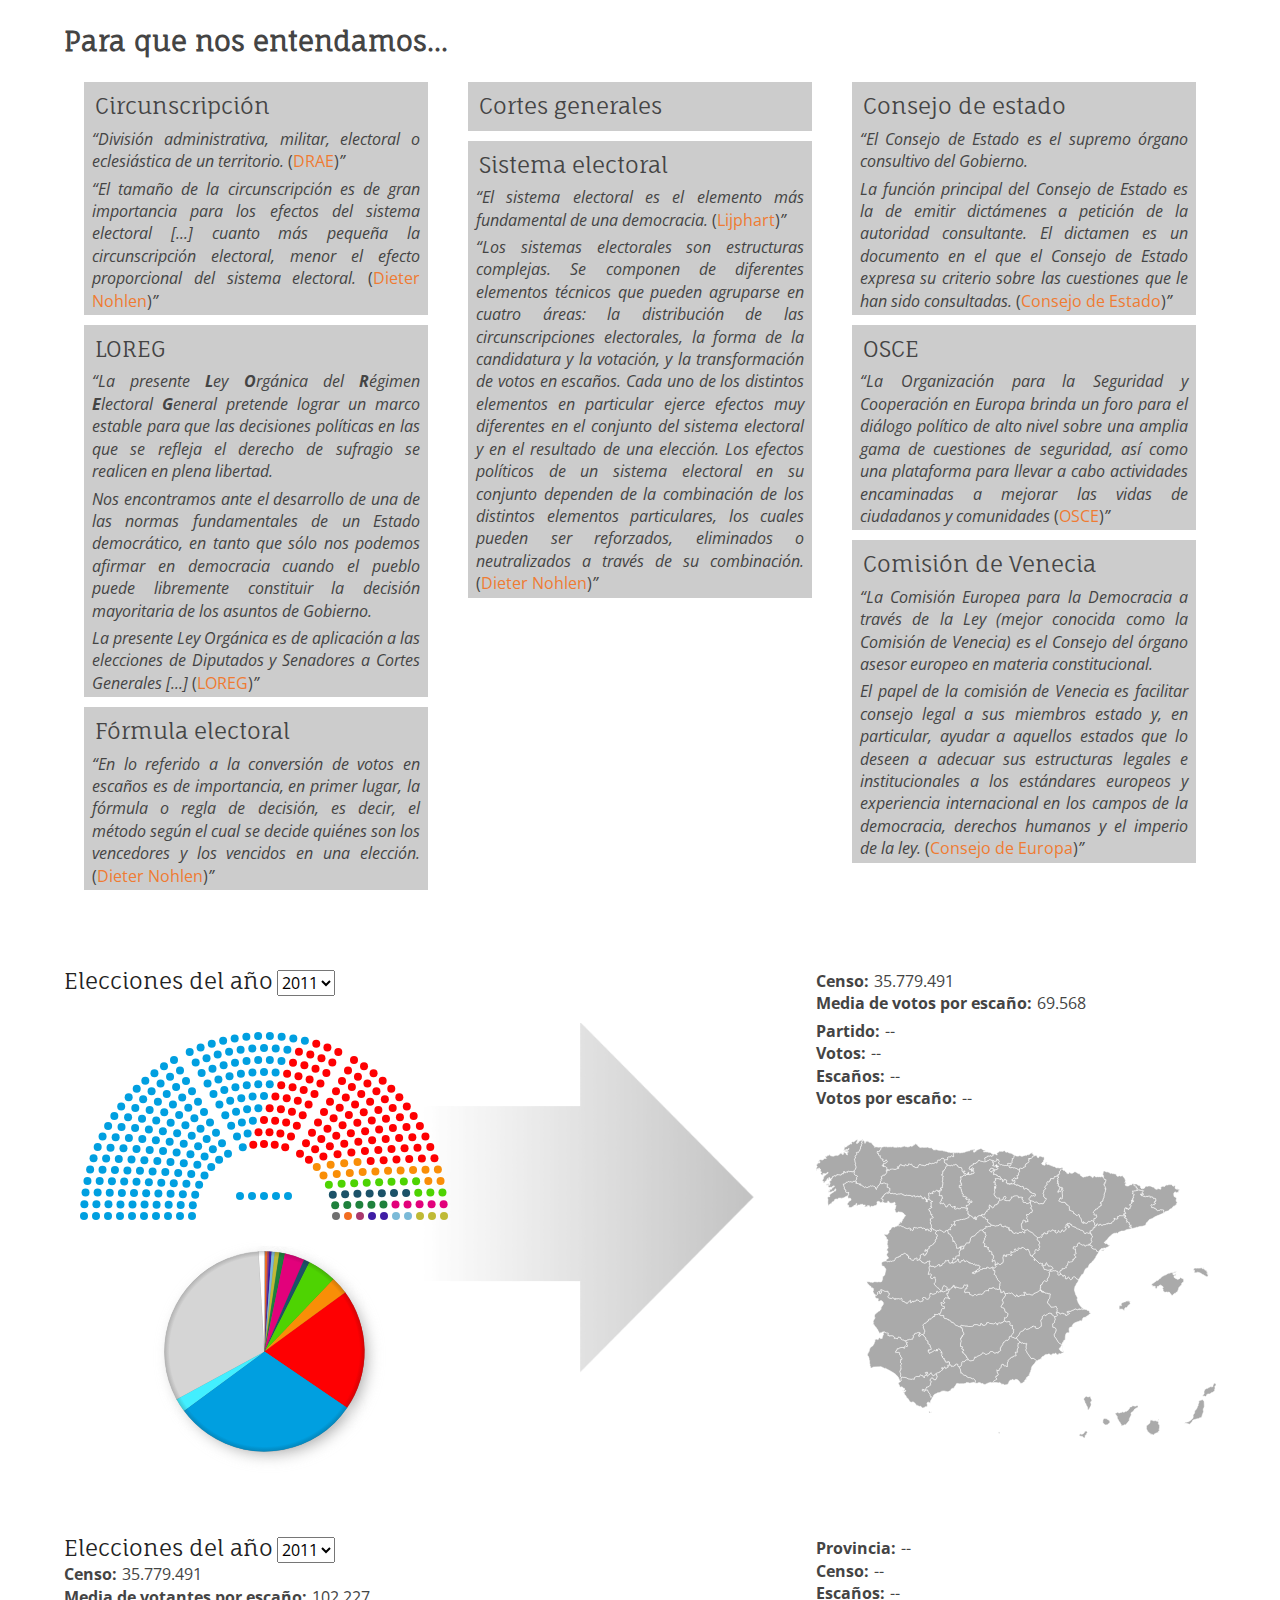
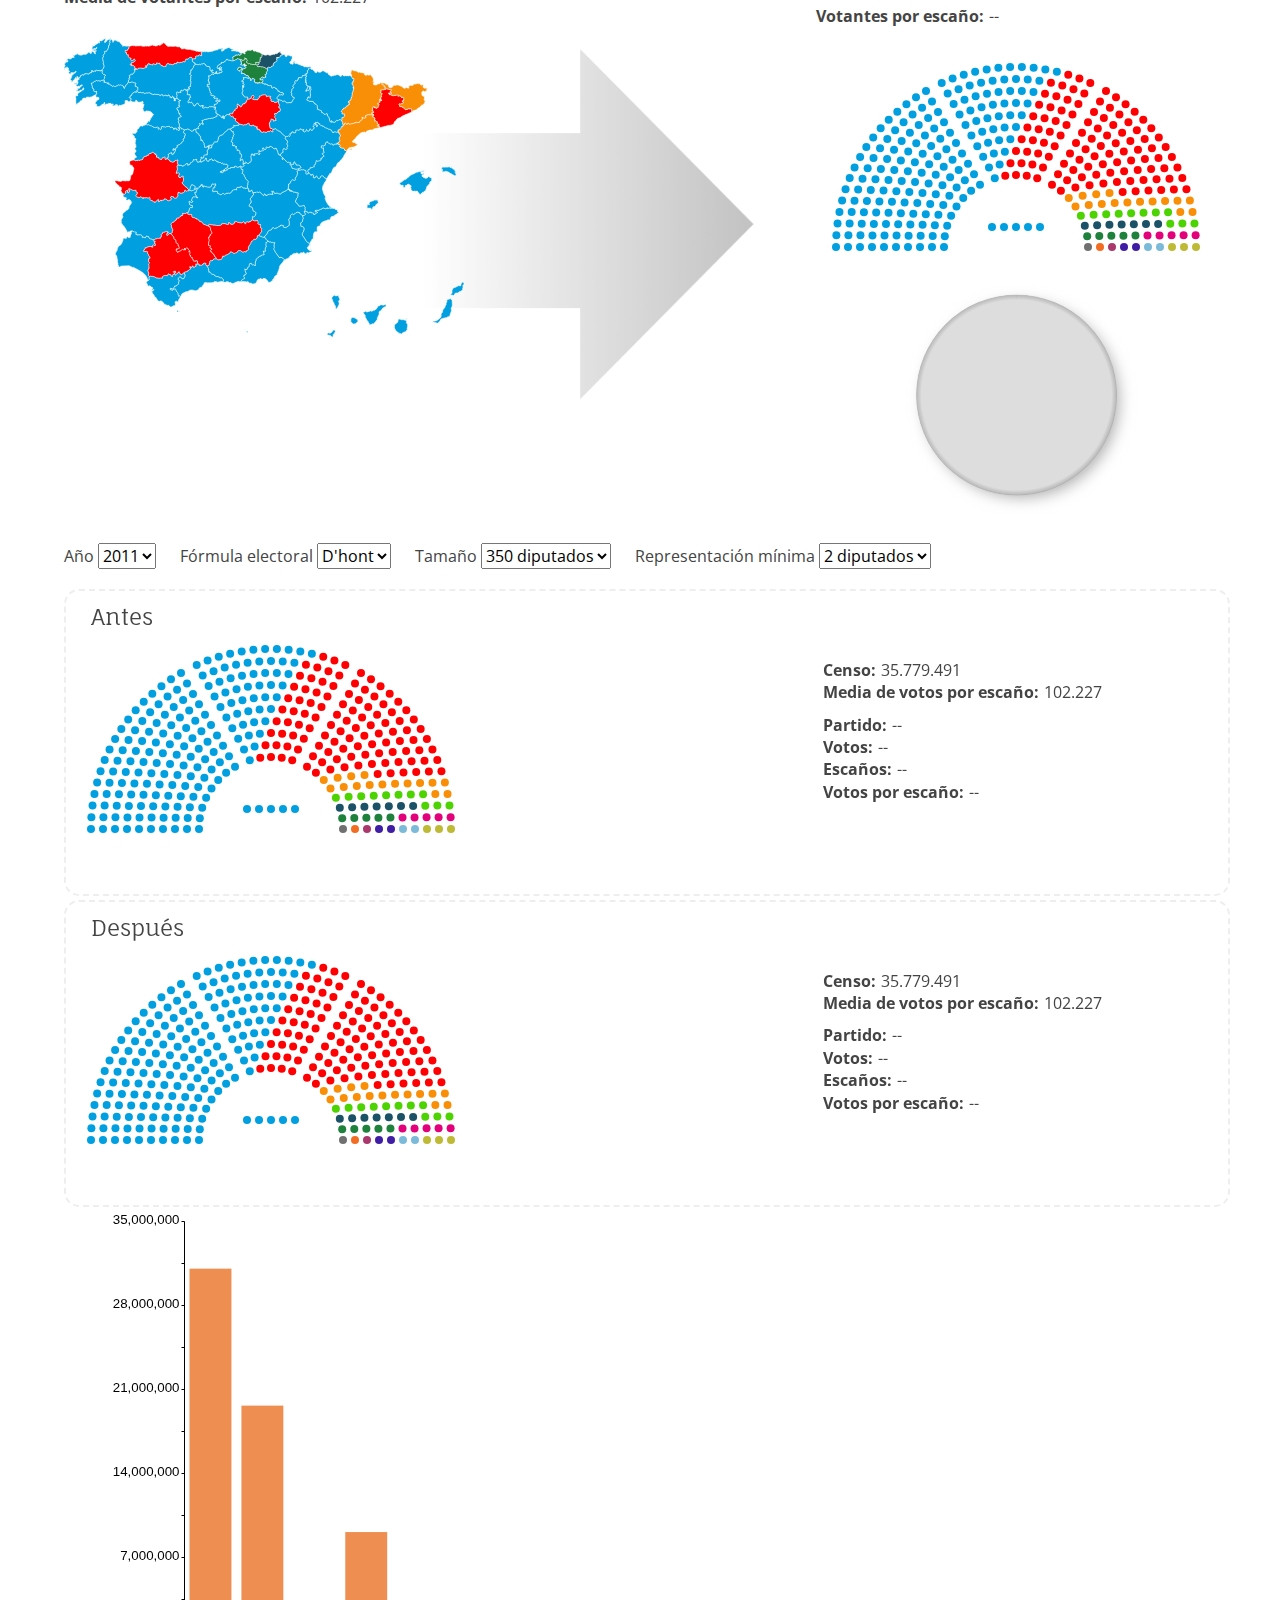
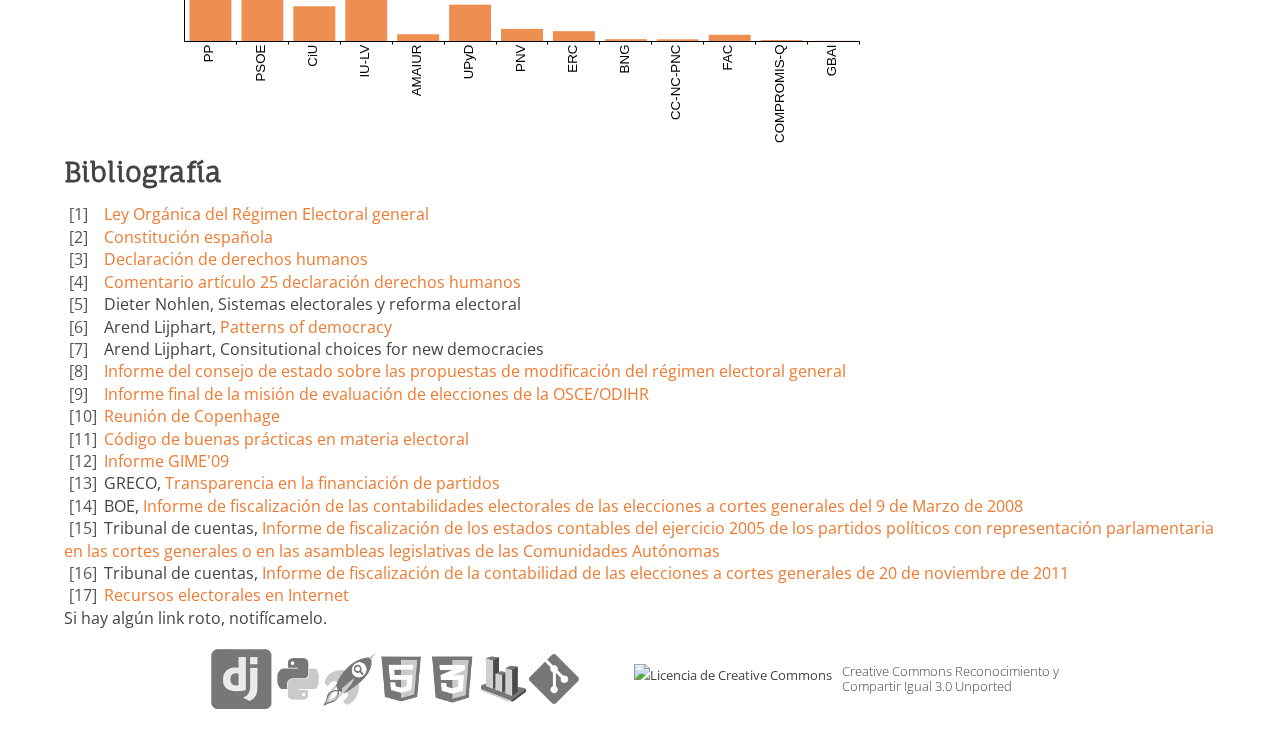
==== index.html @ 12ca4803 "Definitions and bibliography done" ====
<!DOCTYPE html>
<html lang="es">
    <head>
        <title>LOREG</title>
        <meta charset="utf-8">
        <!--<link rel="stylesheet" href="css/GGS.css">-->
        <link rel="stylesheet" href="css/normalize.css">
        <link rel="stylesheet" href="css/base.css">
        <link href='http://fonts.googleapis.com/css?family=Open+Sans:400,700,400italic,300' rel='stylesheet' type='text/css'>
        <link href='http://fonts.googleapis.com/css?family=Fauna+One' rel='stylesheet' type='text/css'>
    </head>
    <body>
        <div class="warning hidden">
            <a class="close"><img src="images/aspa.png"></a>
            <p>
                El navegador que estás usando no parece ser lo suficientemente moderno, 
                te recomiendo que instales la última versión de 
                <a href="https://www.mozilla.org/es-ES/firefox/fx/"> Firefox </a>, 
                un navegador libre que te permitirá experimentar la web con su máxima expresión.
            </p>
        </div>
        <div class="wrapper">
            <article id="title">

            </article>

            <article>
                <h2>Para que nos entendamos...</h2>
                <div id="definitions">
                    <div id="column1" class="column">
                        <div id="circunscripcion" class="definition">
                            <h3>Circunscripción</h3>
                            <div class="paragraph">
                                <q>División administrativa, militar, electoral o eclesiástica de un territorio. <a href="http://buscon.rae.es/drae/srv/search?val=circunscripciones">DRAE</a></q>
                                <q>El tamaño de la circunscripción es de gran importancia para los efectos del sistema electoral [...] cuanto más pequeña la circunscripción electoral, menor el efecto proporcional del sistema electoral. <a href="#bnohlen">Dieter Nohlen</a></q>
                            </div>
                        </div>
                        <div id="loreg" class="definition">
                            <h3>LOREG</h3>
                            <div class="paragraph reset">
                                <blockquote>
                                    <p>La presente <b>L</b>ey <b>O</b>rgánica del <b>R</b>égimen <b>E</b>lectoral <b>G</b>eneral pretende lograr un marco estable para que las decisiones políticas en las que se refleja el derecho de sufragio se realicen en plena libertad.</p>
                                    <p>Nos encontramos ante el desarrollo de una de las normas fundamentales de un Estado democrático, en tanto que sólo nos podemos afirmar en democracia cuando el pueblo puede libremente constituir la decisión mayoritaria de los asuntos de Gobierno.</p>
                                    <p>La presente Ley Orgánica es de aplicación a las elecciones de Diputados y Senadores a Cortes Generales [...] <a href="#bloreg">LOREG</a></p>
                                </blockquote>
                            </div>
                        </div>
                        <div id="felectoral" class="definition reset">
                            <h3>Fórmula electoral</h3>
                            <div class="paragraph">
                                <q>En lo referido a la conversión de votos en escaños es de importancia, en primer lugar, la fórmula o regla de decisión, es decir, el método según el cual se decide quiénes son los vencedores y los vencidos en una elección. <a href="#bnohlen">Dieter Nohlen</a></q>
                            </div>
                        </div>
                    </div>
                    <div id="column2" class="column">
                        <div id="cortes" class="definition">
                            <h3>Cortes generales</h3>
                            <div class="paragraph closed">
                                <blockquote>
                                    <p>Las Cortes Generales representan al pueblo español y están formadas por el Congreso de los Diputados y el Senado.</p>
                                    <p>Las Cortes Generales ejercen la potestad legislativa del Estado, aprueban sus Presupuestos, controlan la acción del Gobierno y tienen las demás competencias que les atribuya la Constitución. <a href="#bconstitucion">Constitución española</a></p>
                                </blockquote>
                            </div>
                        </div>
                        <div id="selectoral" class="definition">
                            <h3>Sistema electoral</h3>
                            <div class="paragraph">
                                <q>El sistema electoral es el elemento más fundamental de una democracia. <a href="#blijphart">Lijphart</a></q>
                                <q>Los sistemas electorales son estructuras complejas. Se componen de diferentes elementos técnicos que pueden agruparse en cuatro áreas: la distribución de las circunscripciones electorales, la forma de la candidatura y la votación, y la transformación de votos en escaños. Cada uno de los distintos elementos en particular ejerce efectos muy diferentes en el conjunto del sistema electoral y en el resultado de una elección. Los efectos políticos de un sistema electoral en su conjunto dependen de la combinación de los distintos elementos particulares, los cuales pueden ser reforzados, eliminados o neutralizados a través de su combinación. <a href="#bnohlen">Dieter Nohlen</a></q>
                            </div>
                        </div>
                    </div>
                    <div id="column3" class="column">
                        <div id="consejo" class="definition">
                            <h3>Consejo de estado</h3>
                            <div class="paragraph">
                                <blockquote>
                                    <p>El Consejo de Estado es el supremo órgano consultivo del Gobierno.</p>
                                    <p>La función principal del Consejo de Estado es la de emitir dictámenes a petición de la autoridad consultante. El dictamen es un documento en el que el Consejo de Estado expresa su criterio sobre las cuestiones que le han sido consultadas. <a href="#bconsejo">Consejo de Estado</a></p>
                                </blockquote>
                            </div>
                        </div>
                        <div id="osce" class="definition">
                            <h3>OSCE</h3>
                            <div class="paragraph">
                                <q>La Organización para la Seguridad y Cooperación en Europa brinda un foro para el diálogo político de alto nivel sobre una amplia gama de cuestiones de seguridad, así como una plataforma para llevar a cabo actividades encaminadas a mejorar las vidas de ciudadanos y comunidades <a href="#bosce">OSCE</a></q>
                            </div>
                        </div>
                        <div id="venecia" class="definition">
                            <h3>Comisión de Venecia</h3>
                            <div class="paragraph">
                                <blockquote>
                                    <p>La Comisión Europea para la Democracia a través de la Ley (mejor conocida como la Comisión de Venecia) es el Consejo del órgano asesor europeo en materia constitucional.</p>
                                    <p>El papel de la comisión de Venecia es facilitar consejo legal a sus miembros estado y, en particular, ayudar a aquellos estados que lo deseen a adecuar sus estructuras legales e institucionales a los estándares europeos y experiencia internacional en los campos de la democracia, derechos humanos y el imperio de la ley. <a href="#bvenecia">Consejo de Europa</a></p>
                                </blockquote>
                            </div>
                        </div>
                    </div>
                </div>
            </article>

            <article id="developmentNation" class="clearfix">
                <div class="left">
                    <div class="text">
                        <h3 class="title">Elecciones del año</h3>
                        <select class="year">
                            <option value="2011">2011</option>
                            <option value="2008">2008</option>
                            <option value="2004">2004</option>
                            <option value="2000">2000</option>
                            <option value="1996">1996</option>
                            <option value="1993">1993</option>
                            <option value="1989">1989</option>
                            <option value="1986">1986</option>
                            <option value="1982">1982</option>
                            <option value="1979">1979</option>
                            <option value="1977">1977</option>
                        </select>
                    </div>
                    <canvas class="congress"></canvas>
                    <canvas class="pie" id="developmentNationPie" width=400 height=250></canvas>
                </div>
                <div class="right">
                    <div class="text">
                        <h4>Censo:<span class="census">--</span></h4>
                        <h4 style="margin-bottom: 5px">Media de votos por escaño:<span class="average">--</span></h4>
                        <h4>Partido:<span class="party">--</span></h4>
                        <h4>Votos:<span class="votes">--</span></h4>
                        <h4>Escaños:<span class="seats">--</span></h4>
                        <h4>Votos por escaño:<span class="votesxseats">--</span></h4>
                    </div>
                    <canvas class="map"></canvas>
                </div>
            </article>

            <article id="developmentProvinces" class="clearfix">
                <div class="left">
                    <div class="text">
                        <h3 class="title">Elecciones del año</h3>
                        <select class="year">
                            <option value="2011">2011</option>
                            <option value="2008">2008</option>
                            <option value="2004">2004</option>
                            <option value="2000">2000</option>
                            <option value="1996">1996</option>
                            <option value="1993">1993</option>
                            <option value="1989">1989</option>
                            <option value="1986">1986</option>
                            <option value="1982">1982</option>
                            <option value="1979">1979</option>
                            <option value="1977">1977</option>
                        </select>
                        <h4>Censo:<span class="census">--</span></h4>
                        <h4 style="margin-bottom: 5px">Media de votantes por escaño:<span class="average">--</span></h4>
                    </div>
                    <canvas class="map"></canvas>
                </div>
                <div class="right">
                    <div class="text">
                        <h4>Provincia:<span class="province">--</span></h4>
                        <h4>Censo:<span class="pcensus">--</span></h4>
                        <h4>Escaños:<span class="seats">--</span></h4>
                        <h4>Votantes por escaño:<span class="votesxseats">--</span></h4>
                    </div>
                    <canvas class="congress"></canvas>
                    <canvas class="pie" id="developmentProvincesPie" width=400 height=275></canvas>
                </div>
            </article>

            <article id="alternatives">
                <form>
                    <span>
                        <label>Año</label>
                        <select class="year">
                            <option value="2011">2011</option>
                            <option value="2008">2008</option>
                            <option value="2004">2004</option>
                            <option value="2000">2000</option>
                            <option value="1996">1996</option>
                            <option value="1993">1993</option>
                            <option value="1989">1989</option>
                            <option value="1986">1986</option>
                            <option value="1982">1982</option>
                            <option value="1979">1979</option>
                            <option value="1977">1977</option>
                        </select>
                    </span>
                    <span>
                        <label>Fórmula electoral</label>
                        <select class="formula">
                            <option value="dhont">D'hont</option>
                            <option value="hare">Hare</option>
                            <option value="ugr">UGR</option>
                        </select>
                    </span>
                    <span>
                        <label>Tamaño</label>
                        <select class="size">
                            <option value="350">350 diputados</option>
                            <option value="400">400 diputados</option>
                        </select>
                    </span>
                    <span>
                        <label for="prueba">Representación mínima</label>
                        <select id="prueba" class="min">
                            <option value="2">2 diputados</option>
                            <option value="1">1 diputado</option>
                        </select>
                    </span>
                </form>
                <div class="before clearfix">
                    <h3>Antes</h3>
                    <canvas class="before"></canvas>
                    <div class="text">
                        <h4>Censo:<span class="census">--</span></h4>
                        <h4 style="margin-bottom: 10px">Media de votos por escaño:<span class="average">--</span></h4>
                        <h4>Partido:<span class="party">--</span></h4>
                        <h4>Votos:<span class="votes">--</span></h4>
                        <h4>Escaños:<span class="seats">--</span></h4>
                        <h4>Votos por escaño:<span class="votesxseat">--</span></h4>
                    </div>
                </div>
                <div class="after clearfix">
                    <h3>Después</h3>
                    <canvas class="after"></canvas>
                    <div class="text">
                        <h4>Censo:<span class="census">--</span></h4>
                        <h4 style="margin-bottom: 10px">Media de votos por escaño:<span class="average">--</span></h4>
                        <h4>Partido:<span class="party">--</span></h4>
                        <h4>Votos:<span class="votes">--</span></h4>
                        <h4>Escaños:<span class="seats">--</span></h4>
                        <h4>Votos por escaño:<span class="votesxseat">--</span></h4>
                    </div>
                </div>
            </article>

            <article>
                <canvas id="subsidy" width=800 height=550></canvas>
            </article>

            <h2 class="bibliography">Bibliografía</h2>
            <ol class="bibliography">
                <li id="bloreg"><span></span><a href="http://www.juntaelectoralcentral.es/jelect/normativa/LOREG2011-01-29.pdf">Ley Orgánica del Régimen Electoral general</a></li>
                <li id="bconstitucion"><span></span><a href="http://www.congreso.es/consti/constitucion/indice/">Constitución española</a></li>
                <li id="bdhumanos"><span></span><a href="http://www.un.org/es/documents/udhr/">Declaración de derechos humanos</a></li>
                <li id="bart25"><span></span><a href="http://www.unhchr.ch/tbs/doc.nsf/0/d0b7f023e8d6d9898025651e004bc0eb">Comentario artículo 25 declaración derechos humanos</a></li>
                <li id="bnohlen"><span></span><p>Dieter Nohlen, Sistemas electorales y reforma electoral</p></li>
                <li id="blijphart"><span></span><p style="display: inline">Arend Lijphart, </p><a href="http://wikisum.com/w/Lijphart:_Patterns_of_democracy">Patterns of democracy</a></li>
                <li><span></span><p>Arend Lijphart, Consitutional choices for new democracies</p></a></li>
                <li id="bconsejo"><span></span><a href="http://www.consejo-estado.es/pdf/REGIMEN-ELECTORAL.PDF">Informe del consejo de estado sobre las propuestas de modificación del régimen electoral general</a></li>
                <li id="bosce"><span></span><a href="http://www.osce.org/es/odihr/88488">Informe final de la misión de evaluación de elecciones de la OSCE/ODIHR</a></li>
                <li id="bcophenague"><span></span><a href="http://www.osce.org/es/odihr/elections/14304">Reunión de Copenhage</a></li>
                <li id="bvenecia"><span></span><a href="http://www.venice.coe.int/webforms/documents/?pdf=CDL-AD%282002%29023rev-spa">Código de buenas prácticas en materia electoral</a></li>
                <li id="bugr"><span></span><a href="http://www.ugr.es/~sistemaelectoral/documentos/InformeGIME09.pdf">Informe GIME'09</a></li>
                <li id="bgreco"><span></span><p style="display:inline">GRECO, </p><a href="http://www.coe.int/t/dghl/monitoring/greco/evaluations/round3/GrecoRC3%282011%295_Spain_EN.pdf">Transparencia en la financiación de partidos</a></li>
                <li id="bboe"><span></span><p style="display:inline">BOE, </p><a href="https://www.boe.es/boe/dias/2010/06/02/pdfs/BOE-A-2010-8806.pdf">Informe de fiscalización de las contabilidades electorales de las elecciones a cortes generales del 9 de Marzo de 2008</a></li>
                <li id="b2008"><span></span><p style="display:inline">Tribunal de cuentas, </p><a href="http://www.tcu.es/uploads/I785.pdf">Informe de fiscalización de los estados contables del ejercicio 2005 de los partidos políticos con representación parlamentaria en las cortes generales o en las asambleas legislativas de las Comunidades Autónomas</a></li>
                <li id="b22N"><span></span><p style="display: inline">Tribunal de cuentas, </p><a href="http://www.tcu.es/uploads/I967.pdf">Informe de fiscalización de la contabilidad de las elecciones a cortes generales de 20 de noviembre de 2011</a></li>
                <li id="elecciones"><span></span><a href="http://electionresources.org/">Recursos electorales en Internet</a></li>
            </ol>

            Si hay algún link roto, notifícamelo.

            <div class="footer">
                <img id="powered" src="images/powered.png" />
                <a rel="license" href="http://creativecommons.org/licenses/by-sa/3.0/deed.es_ES">
                    <img alt="Licencia de Creative Commons" src="http://i.creativecommons.org/l/by-sa/3.0/88x31.png" />
                    <span>Creative Commons Reconocimiento y Compartir Igual 3.0 Unported</span>
                </a>
            </div>
        </div>
        <script src="js/tinyColor.js"></script>
        <script src="js/RGraph.common.core.js"></script>
        <script src="js/RGraph.common.dynamic.js"></script>
        <script src="js/RGraph.common.tooltips.js"></script>
        <script src="js/RGraph.pie.js"></script>
        <script src="js/RGraph.bar.js"></script>
        <script src="js/events.js"></script>
        <script src="js/graphics.js"></script>
        <script src="js/base.js"></script>
        <!--<script src="/js/GGS.js"></script>-->
    </body>
</html>
---- css/GGS.css ----
/*
*
*  Golden Grid System (1.01)	<http://goldengridsystem.com/>
*  by Joni Korpi 				<http://jonikorpi.com/>
*  licensed under MIT			<http://opensource.org/licenses/mit-license.php>
*	
*/
/*
*
*  Margin, padding, and border resets
*  except for form elements
*
*/
body,
div,
h1,
h2,
h3,
h4,
h5,
h6,
p,
blockquote,
pre,
dl,
dt,
dd,
ol,
ul,
li,
fieldset,
form,
label,
legend,
th,
td,
article,
aside,
figure,
footer,
header,
hgroup,
menu,
nav,
section {
  margin: 0;
  padding: 0;
  border: 0;
}
/*
*
*  Consistency fixes
*  adopted from http://necolas.github.com/normalize.css/
*
*/
html {
  height: 100%;
  -webkit-text-size-adjust: 100%;
  -ms-text-size-adjust: 100%;
}
body {
  min-height: 100%;
  font-size: 100%;
  position: absolute;
}
article,
aside,
details,
figcaption,
figure,
footer,
header,
hgroup,
nav,
section,
audio,
canvas,
video {
  display: block;
}
sub, sup {
  font-size: 75%;
  line-height: 0;
  position: relative;
  vertical-align: baseline;
}
sup {
  top: -0.5em;
}
sub {
  bottom: -0.25em;
}
pre {
  white-space: pre;
  white-space: pre-wrap;
  word-wrap: break-word;
}
b, strong {
  font-weight: bold;
}
abbr[title] {
  border-bottom: 1px dotted;
}
input,
textarea,
button,
select {
  margin: 0;
  font-size: 100%;
  line-height: normal;
  vertical-align: baseline;
}
button,
html input[type="button"],
input[type="reset"],
input[type="submit"] {
  cursor: pointer;
  -webkit-appearance: button;
}
input[type="checkbox"], input[type="radio"] {
  -webkit-box-sizing: border-box;
  -moz-box-sizing: border-box;
  -o-box-sizing: border-box;
  -ms-box-sizing: border-box;
  box-sizing: border-box;
}
textarea {
  overflow: auto;
}
table {
  border-collapse: collapse;
  border-spacing: 0;
}
/*
*
*  Simple fluid media
*
*/
figure {
  position: relative;
}
figure img,
figure object,
figure embed,
figure video {
  max-width: 100%;
  display: block;
}
img {
  border: 0;
  -ms-interpolation-mode: bicubic;
}
/*
*
*	Zoomable baseline grid
*	type size presets
*
*/
body {
  /* 16px / 24px */

  font-size: 1em;
  line-height: 1.5em;
}
.small {
  /* 13px / 18px */

  font-size: 0.8125em;
  line-height: 1.3846153846153846em;
}
.normal, h3 {
  /* 16px / 24px */

  font-size: 1em;
  line-height: 1.5em;
  /* 24 */

}
.large, h2, h1 {
  /* 26 / 36px */

  font-size: 1.625em;
  line-height: 1.3846153846153846em;
}
.huge {
  /* 42px / 48px */

  font-size: 2.625em;
  line-height: 1.1428571428571428em;
}
.massive {
  /* 68px / 72px */

  font-size: 4.25em;
  line-height: 1.0588235294117647em;
}
.gigantic {
  /* 110px / 120px */

  font-size: 6.875em;
  line-height: 1.0909090909090908em;
}
/*
*
*  Four-column grid active
*  ----------------------------------------
*  Margin   | #  1   2   3   4   |   Margin
*  5.55555% | %  25  50  75  100 | 5.55555%
*
*/
header, #twoway {
  margin: 0 5.555555555555555%;
}
h1, h2 {
  margin: 0.9230769230769231em 0 1.3846153846153846em;
}
h2 {
  font-weight: normal;
}
h3 {
  margin: 1.5em 0 1.5em;
}
/*
*  Simple elastic gutters
*  Note: box-sizing will not work in IE6-7
*/
.wrapper {
  padding: 0 0.75em;
  -webkit-box-sizing: border-box;
  -moz-box-sizing: border-box;
  box-sizing: border-box;
}
/*
*
*  Fixes for IE6-8
*  http://jonikorpi.com/leaving-old-IE-behind/
*
*/
.ie body {
  width: 40em;
  margin: 0 auto;
  font-size: 1.0625em;
}
.ie h1 {
  /* 42px / 48px */

  font-size: 2.625em;
  line-height: 1.1428571428571428em;
  margin: 1.1428571428571428em 0 0.5714285714285714em;
}
/* @media screen and (min-width: 640px) */
@media screen and (min-width: 40em) {
  body {
    /* Zoom baseline grid to 17/16 = 1.0625 */
  
    font-size: 1.0625em;
  }
  h1 {
    /* 42px / 48px */
  
    font-size: 2.625em;
    line-height: 1.1428571428571428em;
    margin: 1.1428571428571428em 0 0.5714285714285714em;
  }
}
/*
*
*  Eight-column grid active
*  ----------------------------------------------------------------------
*  Margin   | #  1     2     3     4     5     6     7     8   |   Margin
*  5.55555% | %  12.5  25.0  37.5  50.0  62.5  75.0  87.5  100 | 5.55555%
*	
*
*/
/* @media screen and (min-width: 720px) */
@media screen and (min-width: 45em) {
  body {
    /* Reset baseline grid to 16/16 = 1 */
  
    font-size: 1em;
  }
  #twoway .wrapper {
    float: left;
    width: 50%;
  }
}
/* @media screen and (min-width: 888px) */
@media screen and (min-width: 55.5em) {
  body {
    /* Zoom baseline grid to 17/16 = 1.0625 */
  
    font-size: 1.0625em;
  }
}
/* @media screen and (min-width: 984px) */
@media screen and (min-width: 61.5em) {
  body {
    /* Reset baseline grid to 16/16 = 1.0 */
  
    font-size: 1em;
  }
  header, #twoway {
    margin: 0 16.666666666666664%;
  }
}
/* @media screen and (min-width: 1200px) */
@media screen and (min-width: 75em) {
  body {
    /* Zoom baseline grid to 17/16 = 1.0625 */
  
    font-size: 1.0625em;
  }
}
/* @media screen and (min-width: 1392px) */
@media screen and (min-width: 87em) {
  body {
    /* Reset baseline grid to 16/16 = 1.0 */
  
    font-size: 1em;
  }
  header, #twoway {
    margin: 0 27.77777777777778%;
  }
}
/* @media screen and (min-width: 1680px) */
@media screen and (min-width: 105em) {
  body {
    /* Zoom baseline grid to 17/16 = 1.0625 */
  
    font-size: 1.0625em;
  }
}
/*
*
*  Sixteen-column grid active
*  ----------------------------------------------------------------------------------------------------------------------
*  Margin   | #  1     2     3     4     5     6     7     8     9     10    11    12    13    14    15    16  |   Margin
*  5.55555% | %  6.25  12.5  18.75 25.0  31.25 37.5  43.75 50.0  56.25 62.5  68.75 75.0  81.25 87.5  93.75 100 | 5.55555%
*	
*
*/
/* @media screen and (min-width: 1872px) */
@media screen and (min-width: 117em) {
  header, #twoway {
    margin: 0 5.555555555555555%;
  }
  header .wrapper {
    width: 37.5%;
    margin-left: 25%;
  }
  #twoway .wrapper {
    width: 25%;
  }
  #twoway .wrapper:first-child {
    margin-left: 25%;
  }
}
/* @media screen and (min-width: 2080px) */
@media screen and (min-width: 130em) {
  body {
    /* Zoom baseline grid to 18/16 = 1.125 */
  
    font-size: 1.125em;
    max-width: 160em;
  }
}
---- css/base.css ----
@font-face{
    font-family:Round;
    src: url('fonts/RoundStyleBasic.ttf');
}

*::-moz-selection{
    background: #F27627;
    color: white;
}

::selection{
    background: #F27627;
    color: white;
}

.clearfix:after {
    content: ".";
    display: block;
    clear: both;
    visibility: hidden;
    line-height: 0;
    height: 0;
}

.clearfix {
    display: inline-block;
}

body, h1, h2, h3, h4, h5, h6, p, blockquote, pre, a, abbr, acronym, address, cite, 
code, del, dfn, em, img, q, s, samp, small, strike, strong, sub, sup, tt, var, 
dd, dl, dt, li, ol, ul, fieldset, form, label, legend, button, table, caption, 
tbody, tfoot, thead, tr, th, td{
    font-family: 'Open Sans', sans-serif;
}

p, div, span, strong, mark, pre, input, textarea, h1, h2, h3, h4, h5, h6, h7, article h2 a, summary, .definition a:before, .definition a:after{
    color: #444;
    font-weight: normal;
}

.hidden{
    display: none;
}

body{
    line-height: 1.2em;
    position: absolute;
    font-size: 0.9em;
    width: 100%;
}

p{
    margin: 5px 0 0 0;
    text-indent: 30px;
}

blockquote, q{
    display: block;
    font-style: italic;
}

button{
    display: block;
    margin-top: 10px;
    border-radius: 15px;
    padding: 5px 10px;
    background: linear-gradient(to bottom, #EEE, #CCC) repeat scroll 0 0 transparent;
    box-shadow: 0 0 5px #aaa;
    border: none;
}

button:hover{
    background: linear-gradient(to bottom, #EEE, #BBB) repeat scroll 0 0 transparent;
    box-shadow: 0 0 5px #aaa inset;
}

button:active{
    background: #ddd;
}

textarea{
    resize: none;
}

a{
    text-decoration: none;
    color: #ef7b32;
    cursor: pointer;
}

a:hover{
    color: #734D35;
}

bold{
    font-weight: bold;
}

h1, h2, h3, h4, h5, h6, h7, article h2 a{
    font-weight: bold;
}

h2, h3, h2 a{
    font-family: 'Fauna One', serif;
}

h2{
    font-size: 1.4em;
    text-align: left;
}

h3{
    font-size: 1.2em;
    margin: 10px 0;
    font-weight: normal;
}

h3 a{
    color: #444;
}

h5{
    font-size: 1em;
}

ul{
    list-style: circle inside;
    margin: 0;
}

.wrapper{
    margin: 0 auto;
    width: 95%;
    position: static;
}

.text{
    margin: 10px 0;
}

.title{
    display: inline;
    margin-bottom: 5px;
    color: #222;
}

.text h4 span{
    padding-left: 5px;
}

#definitions{
    display: flex;
    display: -webkit-flex;
    flex-direction: row;
    -webkit-flex-direction: row;
    justify-content: center;
    -webkit-justify-content: center;
}

#definitions .column{
    width: 100%;
    margin: 20px;
}

#definitions .definition{
    background: #ccc;
    text-align: justify;
    padding: 3px;
    margin: 10px 0;
    overflow: hidden;
    cursor: pointer;
}

.definition p{
    text-indent: 0;
    text-margin: 4px;
}

.definition a:before{
    content: "(";
}

.definition a:after{
    content: ")";
}

.definition a{
    font-style: normal;
}

blockquote p{
    text-margin: 0;
}

blockquote p:first-child:before{
    content: open-quote;
}

blockquote p:last-child:after{
    content: close-quote;
}

#definitions .definition:hover{
    background: #bbb;
}

#definitions .definition:active{
    background: #999;
}

#definitions h3{
    padding-left: 8px;
}

/* For the transition i've to use max-height */
#definitions .paragraph{
    height: 100%;
    text-indent: 0;
    padding: 0 5px 0 5px;
    max-height: 250px;
    transition: max-height 2s;
}

#definitions #loreg .paragraph{
    max-height: 420px;
}

#definitions #venecia .paragraph{
    max-height: 460px;
}

#definitions #selectoral .paragraph{
    max-height: 500px;
}

#definitions .closed, #definitions #loreg .closed, #definitions #selectoral .closed, #definitions #venecia .closed{
    max-height: 0;
    transition: max-height 2s;
}

.definition q{
    margin-top: 5px;
}

#developmentNation, #developmentProvinces{
    width: 100%;
}

#developmentProvinces{
    clear: both;
    margin-top: 30px;
}

#alternatives form{
    text-align: left;
    margin-bottom: 20px;
}

#alternatives form span{
    display: block;
    width: 100%;
    position:relative;
    line-height: 2em;
}

#alternatives select{
    margin-right: 20px;
    position: absolute;
    top: 0;
    right: 0;
}

#alternatives h3{
    text-align: left;
    margin-left: 20px;
}

#alternatives > div{
    width: 100%;
    border: 2px dashed #EEE;
    padding: 5px;
    border-radius: 15px;
}

#alternatives > div:hover{
    border: 2px dashed #CCC;
}

h2.bibliography{
    margin-bottom: 20px;
}

ol.bibliography{
    list-style: inside none;
    counter-reset: item 0;
}

.bibliography li:target{
    background: #FAFFAD;
}

.bibliography span{
    color: #555;
    position: absolute;
    padding-left: 5px;
}

.bibliography span:before{
    content: "[" counter(item) "] ";
    counter-increment: item 1;
}

.bibliography li :nth-child(2){
    padding-left: 40px;
    text-indent: 0;
    margin: 0;
}

div.footer{
    clear: both;
    margin: 0;
    text-align: left;
    display: flex;
    display: -webkit-flex;
    flex-direction: column;
    -webkit-flex-direction: column;
    justify-content: center;
    -webkit-justify-content: center;
    align-items: center;
    -webkit-align-items: center;
}

div.footer a{
    color: #444;
    font-size: 13px;
    text-align: left;
    display: flex;
    display: -webkit-flex;
    flex-direction: row;
    -webkit-flex-direction: row;
    justify-content: center;
    -webkit-justify-content: center;
}

div.footer a span{
    width: 230px;
    padding-left: 10px;
    line-height: 1.2em;
    font-weight: 300;
}

div.footer a img{
    height: 31px;
}

div.footer #powered{
    height: 60px;
    margin: 0 0 30px 0;
}

@media all and (min-width: 500px){
    .wrapper{
        margin-top: 30px;
        padding: 0 20px;
    }

    div.footer{
        margin: 20px;
    }
}

@media all and (min-width: 650px){
    #alternatives .text{
        text-align: left;
    }

    #alternatives canvas{
        float: left;
        clear: both;
    }
}

@media all and (min-width: 800px){
    h2{
        font-size: 1.7em;
    }

    h3{
        font-size: 1.4em;
    }

    body, h5 {
        line-height: 1.4em;
        font-size: 1em;
    }

    h5{
        font-size: 1.1em;
    }

    div.footer{
        flex-direction: row;
        -webkit-flex-direction: row;
    }

    div.footer #powered{
        margin: 0 50px 0 0;
    }
}

@media all and (min-width: 880px){
    #developmentNation, #developmentProvinces{
        background: url("../images/arrow.png") 70% 60% no-repeat;
        background-size: auto 250px;
    }

    .left{
        float: left;
    }

    .right{
        float: right;
    }

    .text{
        margin-bottom: 30px;
        text-align: left;
        margin-top: 20px;
        display: block;
    }

    article canvas{
        display: block;
    }

    #developmentNation .text{
        margin-top: 50px;
    }

    #alternatives .text{
        display: inline;
        float: right;
        width: 400px;
    }

    #alternatives form span{
        display: inline;
        width: 100%;
        position:relative;
        line-height: 1em;
    }

    #alternatives select{
        margin-right: 20px;
        position: static;
    }
}

@media all and (min-width: 1025px){
    .wrapper{
        width: 86%;
    }
}

@media all and (min-width: 1200px){
    .wrapper{
       width: 90%
    }

    #developmentNation, #developmentProvinces{
        background: url("../images/arrow.png") 60% 50% no-repeat;
        background-size: auto 350px;
    }
}

@media all and (min-width: 1600px){
    .wrapper{
       width: 70%;
    }
}
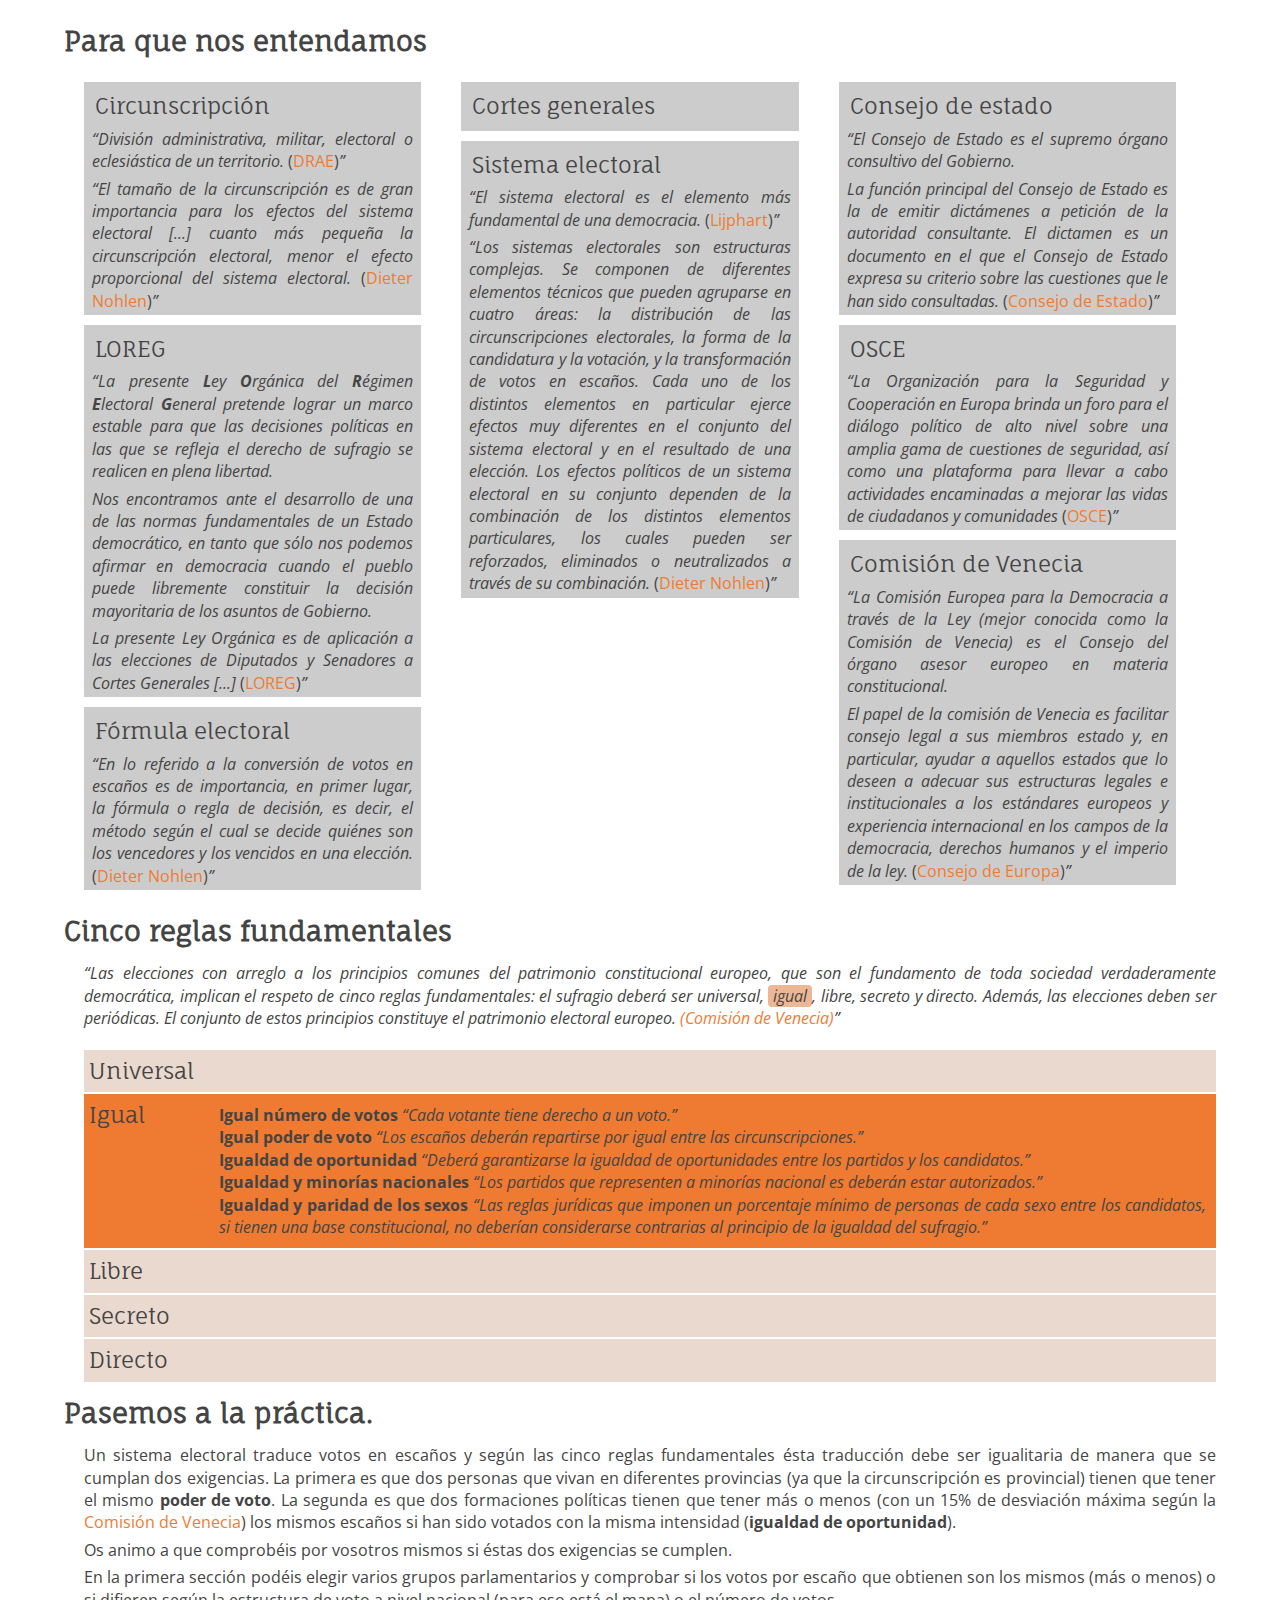
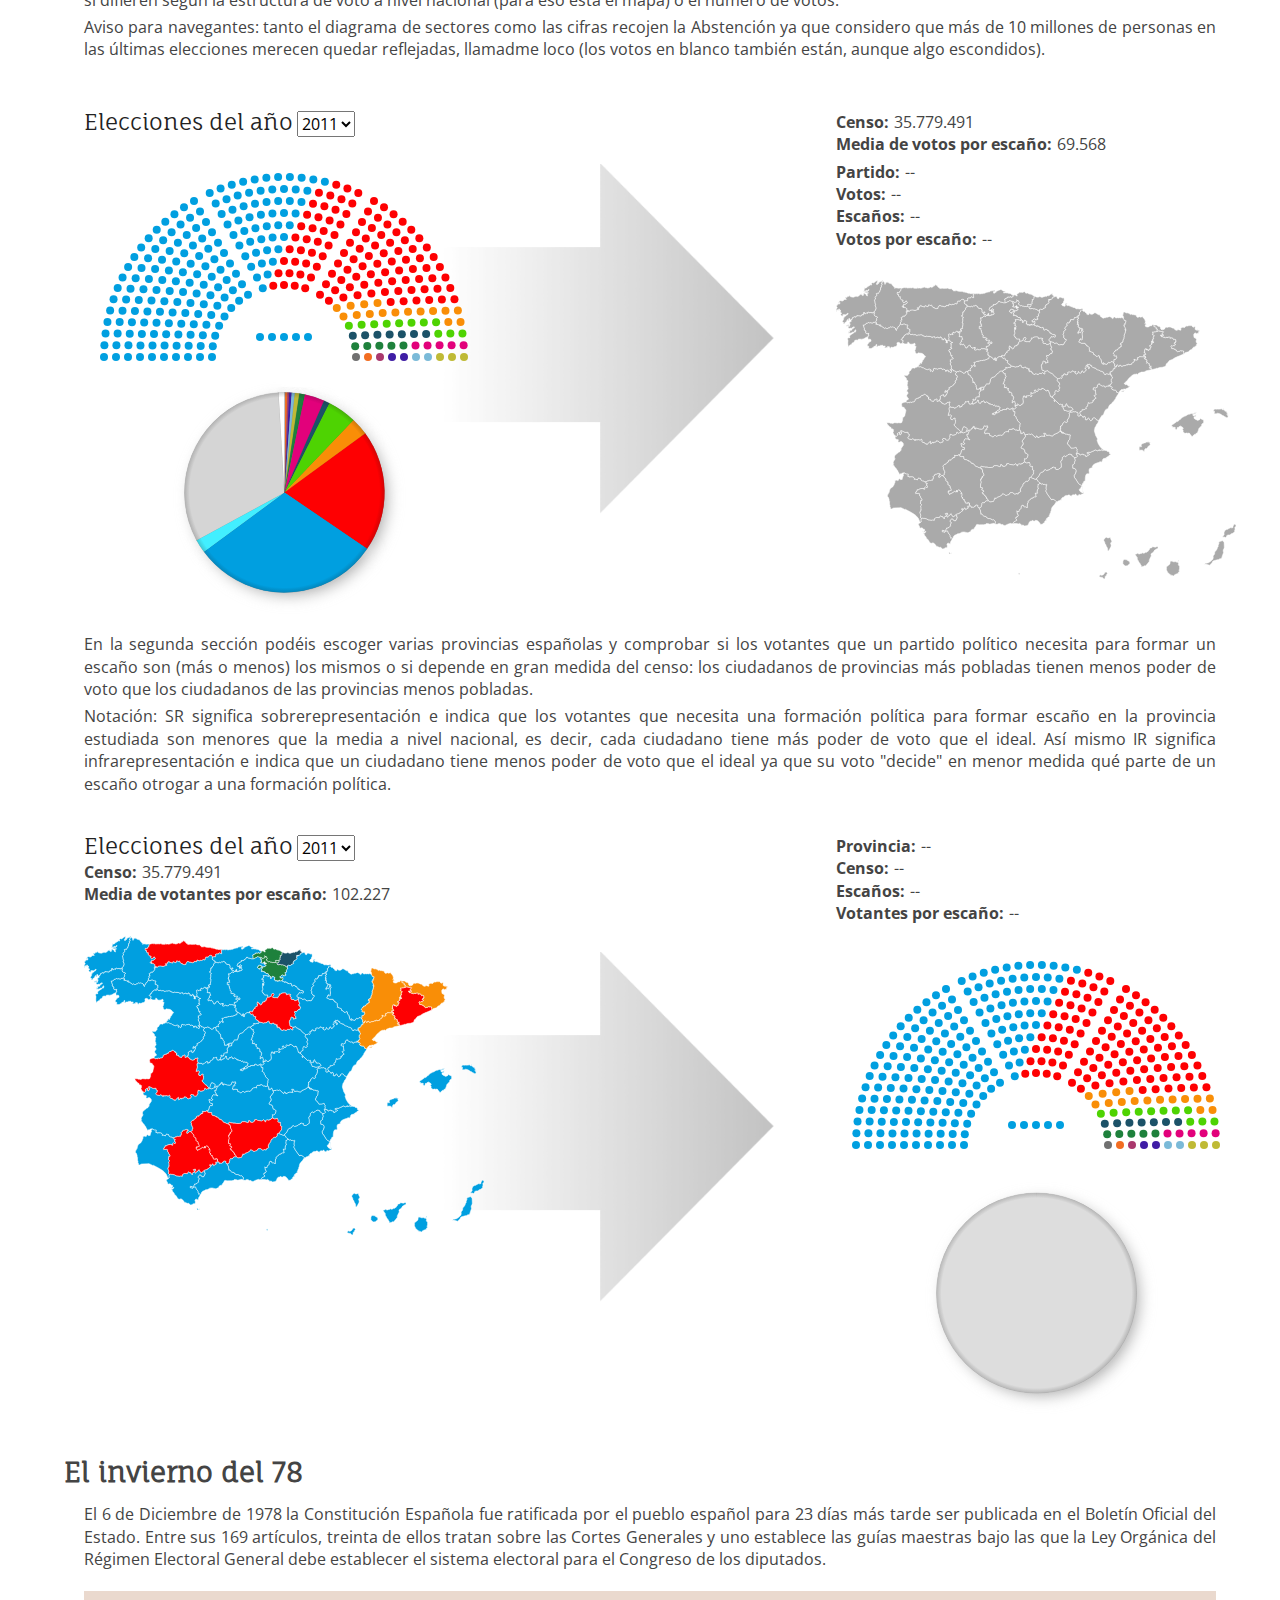
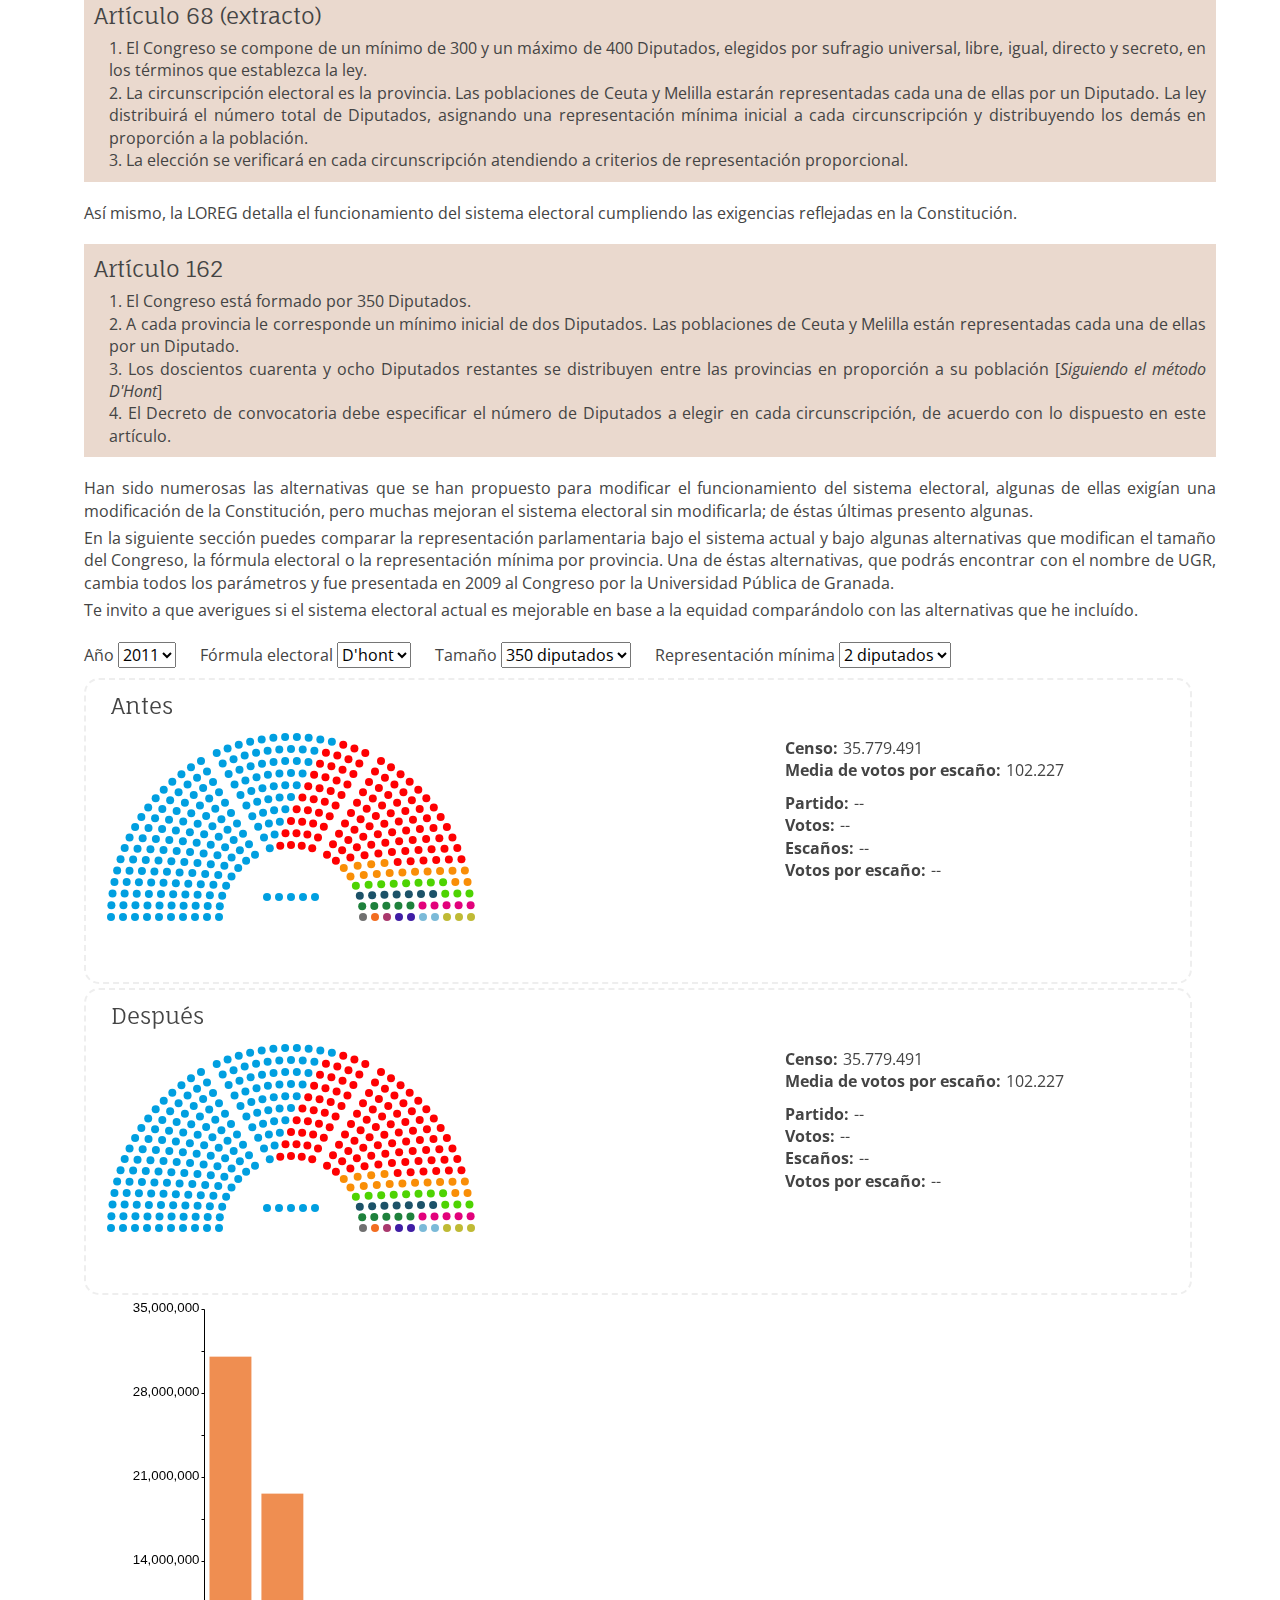
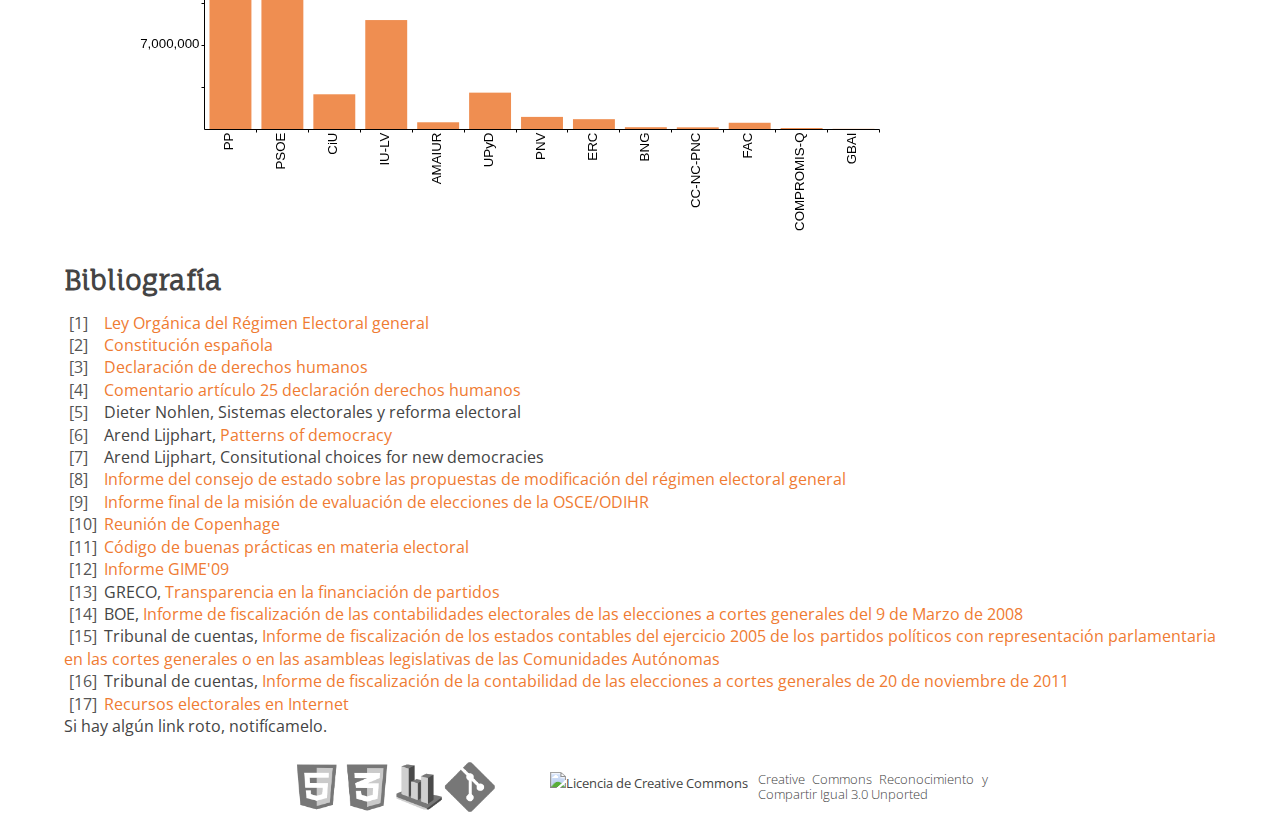
==== commit a2a57cf7: "Show me the data completed plus a unified function to setup the canvases" ====
--- a/index.html
+++ b/index.html
@@ -20,12 +20,12 @@
             </p>
         </div>
         <div class="wrapper">
-            <article id="title">
-
-            </article>
-
-            <article>
-                <h2>Para que nos entendamos...</h2>
+            <section id="title">
+
+            </section>
+
+            <section style="clear: both">
+                <h2>Para que nos entendamos</h2>
                 <div id="definitions">
                     <div id="column1" class="column">
                         <div id="circunscripcion" class="definition">
@@ -97,77 +97,145 @@
                         </div>
                     </div>
                 </div>
-            </article>
-
-            <article id="developmentNation" class="clearfix">
-                <div class="left">
-                    <div class="text">
-                        <h3 class="title">Elecciones del año</h3>
-                        <select class="year">
-                            <option value="2011">2011</option>
-                            <option value="2008">2008</option>
-                            <option value="2004">2004</option>
-                            <option value="2000">2000</option>
-                            <option value="1996">1996</option>
-                            <option value="1993">1993</option>
-                            <option value="1989">1989</option>
-                            <option value="1986">1986</option>
-                            <option value="1982">1982</option>
-                            <option value="1979">1979</option>
-                            <option value="1977">1977</option>
-                        </select>
-                    </div>
-                    <canvas class="congress"></canvas>
-                    <canvas class="pie" id="developmentNationPie" width=400 height=250></canvas>
-                </div>
-                <div class="right">
-                    <div class="text">
-                        <h4>Censo:<span class="census">--</span></h4>
-                        <h4 style="margin-bottom: 5px">Media de votos por escaño:<span class="average">--</span></h4>
-                        <h4>Partido:<span class="party">--</span></h4>
-                        <h4>Votos:<span class="votes">--</span></h4>
-                        <h4>Escaños:<span class="seats">--</span></h4>
-                        <h4>Votos por escaño:<span class="votesxseats">--</span></h4>
-                    </div>
-                    <canvas class="map"></canvas>
-                </div>
-            </article>
-
-            <article id="developmentProvinces" class="clearfix">
-                <div class="left">
-                    <div class="text">
-                        <h3 class="title">Elecciones del año</h3>
-                        <select class="year">
-                            <option value="2011">2011</option>
-                            <option value="2008">2008</option>
-                            <option value="2004">2004</option>
-                            <option value="2000">2000</option>
-                            <option value="1996">1996</option>
-                            <option value="1993">1993</option>
-                            <option value="1989">1989</option>
-                            <option value="1986">1986</option>
-                            <option value="1982">1982</option>
-                            <option value="1979">1979</option>
-                            <option value="1977">1977</option>
-                        </select>
-                        <h4>Censo:<span class="census">--</span></h4>
-                        <h4 style="margin-bottom: 5px">Media de votantes por escaño:<span class="average">--</span></h4>
-                    </div>
-                    <canvas class="map"></canvas>
-                </div>
-                <div class="right">
-                    <div class="text">
-                        <h4>Provincia:<span class="province">--</span></h4>
-                        <h4>Censo:<span class="pcensus">--</span></h4>
-                        <h4>Escaños:<span class="seats">--</span></h4>
-                        <h4>Votantes por escaño:<span class="votesxseats">--</span></h4>
-                    </div>
-                    <canvas class="congress"></canvas>
-                    <canvas class="pie" id="developmentProvincesPie" width=400 height=275></canvas>
-                </div>
-            </article>
-
-            <article id="alternatives">
+            </section>
+
+            <section id="rules">
+                <h2>Cinco reglas fundamentales</h2>
+                <q>Las elecciones con arreglo a los principios comunes del patrimonio constitucional europeo, que son el fundamento de toda sociedad verdaderamente democrática, implican el respeto de cinco reglas fundamentales: el sufragio deberá ser <span>universal</span>, <span class="selected">igual</span>, <span>libre</span>, <span>secreto</span> y <span>directo</span>. Además, las elecciones deben ser periódicas. El conjunto de estos principios constituye el patrimonio electoral europeo. <a href="#bvenecia">Comisión de Venecia</a></q>
+
+                <ul>
+                    <li><h3>Universal</h3> <q>todo ser humano tiene el derecho a emitir su voto y a presentarse como candidato.</q></li>
+                    <li class="selected"> <h3>Igual</h3> 
+                        <ul>
+                            <li><h4>Igual número de votos</h4> <q>Cada votante tiene derecho a un voto.</q></li>
+                            <li><h4>Igual poder de voto</h4> <q>Los escaños deberán repartirse por igual entre las circunscripciones.</q></li>
+                            <li><h4>Igualdad de oportunidad</h4> <q>Deberá garantizarse la igualdad de oportunidades entre los partidos y los candidatos.</q></li>
+                            <li><h4>Igualdad y minorías nacionales</h4> <q>Los partidos que representen a minorías nacional es deberán estar autorizados.</q></li>
+                            <li><h4>Igualdad y paridad de los sexos</h4> <q>Las reglas jurídicas que imponen un porcentaje mínimo de personas de cada sexo entre los candidatos, si tienen una base constitucional, no deberían considerarse contrarias al principio de la igualdad del sufragio.</q></li>
+                        </ul>
+                    </li>
+                    <li><h3>Libre</h3> <q>el votante es libre tanto de formarse su propia opinión como de expresarla libremente.</q></li>
+                    <li><h3>Secreto</h3> <q>se debe asegurar el secreto en el ejercicio del voto para garantizar la libre decisión del votante.</q></li>
+                    <li><h3>Directo</h3> <q>el voto debe ser efectuado por cada ciudadano de forma directa, sin intermediarios, porque cada miembro de la sociedad está capacitado para tomar sus propias decisiones de acuerdo con sus propias preferencias.</q></li>
+                </ul>
+            </section>
+
+            <section>
+                <h2>Pasemos a la práctica.</h2>
+
+                <p>Un sistema electoral traduce votos en escaños y según las cinco reglas fundamentales ésta traducción debe ser igualitaria de manera que se cumplan dos exigencias. La primera es que dos personas que vivan en diferentes provincias (ya que la circunscripción es provincial) tienen que tener el mismo <bold>poder de voto</bold>. La segunda es que dos formaciones políticas tienen que tener más o menos (con un 15% de desviación máxima según la <a href="#bvenecia">Comisión de Venecia</a>) los mismos escaños si han sido votados con la misma intensidad (<bold>igualdad de oportunidad</bold>).</p>
+                <p>Os animo a que comprobéis por vosotros mismos si éstas dos exigencias se cumplen.</p>
+
+                <p>En la primera sección podéis elegir varios grupos parlamentarios y comprobar si los votos por escaño que obtienen son los mismos (más o menos) o si difieren según la estructura de voto a nivel nacional (para eso está el mapa) o el número de votos.</p>
+
+                <p>Aviso para navegantes: tanto el diagrama de sectores como las cifras recojen la Abstención ya que considero que más de 10 millones de personas en las últimas elecciones merecen quedar reflejadas, llamadme loco (los votos en blanco también están, aunque algo escondidos).</p>
+
+                <section id="developmentNation" class="clearfix">
+                    <div class="left">
+                        <div class="text">
+                            <h3 class="title">Elecciones del año</h3>
+                            <select class="year">
+                                <option value="2011">2011</option>
+                                <option value="2008">2008</option>
+                                <option value="2004">2004</option>
+                                <option value="2000">2000</option>
+                                <option value="1996">1996</option>
+                                <option value="1993">1993</option>
+                                <option value="1989">1989</option>
+                                <option value="1986">1986</option>
+                                <option value="1982">1982</option>
+                                <option value="1979">1979</option>
+                                <option value="1977">1977</option>
+                            </select>
+                        </div>
+                        <canvas class="congress"></canvas>
+                        <canvas class="pie" id="developmentNationPie" width=400 height=250></canvas>
+                    </div>
+                    <div class="right">
+                        <div class="text">
+                            <h4>Censo:<span class="census">--</span></h4>
+                            <h4 style="margin-bottom: 5px">Media de votos por escaño:<span class="average">--</span></h4>
+                            <h4>Partido:<span class="party">--</span></h4>
+                            <h4>Votos:<span class="votes">--</span></h4>
+                            <h4>Escaños:<span class="seats">--</span></h4>
+                            <h4>Votos por escaño:<span class="votesxseats">--</span></h4>
+                        </div>
+                        <canvas class="map"></canvas>
+                    </div>
+                </section>
+
+                <p>En la segunda sección podéis escoger varias provincias españolas y comprobar si los votantes que un partido político necesita para formar un escaño son (más o menos) los mismos o si depende en gran medida del censo: los ciudadanos de provincias más pobladas tienen menos poder de voto que los ciudadanos de las provincias menos pobladas.</p>
+
+                <p>Notación: SR significa sobrerepresentación e indica que los votantes que necesita una formación política para formar escaño en la provincia estudiada son menores que la media a nivel nacional, es decir, cada ciudadano tiene más poder de voto que el ideal. Así mismo IR significa infrarepresentación e indica que un ciudadano tiene menos poder de voto que el ideal ya que su voto "decide" en menor medida qué parte de un escaño otrogar a una formación política.
+
+                <section id="developmentProvinces" class="clearfix">
+                    <div class="left">
+                        <div class="text">
+                            <h3 class="title">Elecciones del año</h3>
+                            <select class="year">
+                                <option value="2011">2011</option>
+                                <option value="2008">2008</option>
+                                <option value="2004">2004</option>
+                                <option value="2000">2000</option>
+                                <option value="1996">1996</option>
+                                <option value="1993">1993</option>
+                                <option value="1989">1989</option>
+                                <option value="1986">1986</option>
+                                <option value="1982">1982</option>
+                                <option value="1979">1979</option>
+                                <option value="1977">1977</option>
+                            </select>
+                            <h4>Censo:<span class="census">--</span></h4>
+                            <h4 style="margin-bottom: 5px">Media de votantes por escaño:<span class="average">--</span></h4>
+                        </div>
+                        <canvas class="map"></canvas>
+                    </div>
+                    <div class="right">
+                        <div class="text">
+                            <h4>Provincia:<span class="province">--</span></h4>
+                            <h4>Censo:<span class="pcensus">--</span></h4>
+                            <h4>Escaños:<span class="seats">--</span></h4>
+                            <h4>Votantes por escaño:<span class="votesxseats">--</span></h4>
+                        </div>
+                        <canvas class="congress"></canvas>
+                        <canvas class="pie" id="developmentProvincesPie" width=400 height=275></canvas>
+                    </div>
+                </section>
+            </section>
+
+            <section class="inv78">
+                <h2>El invierno del 78</h2>
+                <p>El 6 de Diciembre de 1978 la Constitución Española fue ratificada por el pueblo español para 23 días más tarde ser publicada en el Boletín Oficial del Estado. Entre sus 169 artículos, treinta de ellos tratan sobre las Cortes Generales y uno establece las guías maestras bajo las que la Ley Orgánica del Régimen Electoral General debe establecer el sistema electoral para el Congreso de los diputados.</p>
+
+                <article>
+                    <h3>Artículo 68 (extracto)</h3>
+                    <ol>
+                        <li>El Congreso se compone de un mínimo de 300 y un máximo de 400 Diputados, elegidos por sufragio universal, libre, igual, directo y secreto, en los términos que establezca la ley.</li>
+                        <li>La circunscripción electoral es la provincia. Las poblaciones de Ceuta y Melilla estarán representadas cada una de ellas por un Diputado. La ley distribuirá el número total de Diputados, asignando una representación mínima inicial a cada circunscripción y distribuyendo los demás en proporción a la población.</li>
+                        <li>La elección se verificará en cada circunscripción atendiendo a criterios de representación proporcional.</li>
+                    </ol>
+                </article>
+
+                <p>Así mismo, la LOREG detalla el funcionamiento del sistema electoral cumpliendo las exigencias reflejadas en la Constitución.</p>
+
+                <article>
+                    <h3>Artículo 162</h3>
+                    <ol>
+                        <li>El Congreso está formado por 350 Diputados.</li>
+                        <li>A cada provincia le corresponde un mínimo inicial de dos Diputados. Las poblaciones de Ceuta y Melilla están representadas cada una de ellas por un Diputado.</li>
+                        <li>Los doscientos cuarenta y ocho Diputados restantes se distribuyen entre las provincias en proporción a su población [<em>Siguiendo el método D'Hont</em>] </li>
+                        <li>El Decreto de convocatoria debe especificar el número de Diputados a elegir en cada circunscripción, de acuerdo con lo dispuesto en este artículo.</li>
+                    </ol>
+                </article>
+
+                <p>Han sido numerosas las alternativas que se han propuesto para modificar el funcionamiento del sistema electoral, algunas de ellas exigían una modificación de la Constitución, pero muchas mejoran el sistema electoral sin modificarla; de éstas últimas presento algunas.</p>
+
+                <p>En la siguiente sección puedes comparar la representación parlamentaria bajo el sistema actual y bajo algunas alternativas que modifican el tamaño del Congreso, la fórmula electoral o la representación mínima por provincia. Una de éstas alternativas, que podrás encontrar con el nombre de UGR, cambia todos los parámetros y fue presentada en 2009 al Congreso por la Universidad Pública de Granada.</p>
+
+                <p>Te invito a que averigues si el sistema electoral actual es mejorable en base a la equidad comparándolo con las alternativas que he incluído.</p>
+            </section>
+
+            <section id="alternatives">
                 <form>
                     <span>
                         <label>Año</label>
@@ -232,11 +300,11 @@
                         <h4>Votos por escaño:<span class="votesxseat">--</span></h4>
                     </div>
                 </div>
-            </article>
-
-            <article>
+            </section>
+
+            <section>
                 <canvas id="subsidy" width=800 height=550></canvas>
-            </article>
+            </section>
 
             <h2 class="bibliography">Bibliografía</h2>
             <ol class="bibliography">
--- a/css/base.css
+++ b/css/base.css
@@ -33,9 +33,10 @@
     font-family: 'Open Sans', sans-serif;
 }
 
-p, div, span, strong, mark, pre, input, textarea, h1, h2, h3, h4, h5, h6, h7, article h2 a, summary, .definition a:before, .definition a:after{
+q, p, div, span, strong, mark, pre, input, textarea, h1, h2, h3, h4, h5, h6, h7, article h2 a, summary, .definition a:before, .definition a:after{
     color: #444;
     font-weight: normal;
+    text-align: justify;
 }
 
 .hidden{
@@ -51,7 +52,6 @@
 
 p{
     margin: 5px 0 0 0;
-    text-indent: 30px;
 }
 
 blockquote, q{
@@ -107,6 +107,7 @@
 h2{
     font-size: 1.4em;
     text-align: left;
+    margin: 20px 0;
 }
 
 h3{
@@ -144,8 +145,82 @@
     color: #222;
 }
 
+.wrapper > section > *{
+    margin-left: 20px;
+}
+
+.wrapper > section > h2{
+    margin-left: 0;
+}
+
 .text h4 span{
     padding-left: 5px;
+}
+
+#rules span{
+    cursor: pointer;
+}
+
+#rules span.selected, #rules span:hover{
+    padding: 0 5px;
+    border-radius: 4px;
+}
+
+#rules span:hover{
+    background: #EAD9CE;
+}
+
+#rules span.selected{
+    background: #EDB795;
+}
+
+#rules span.selected:hover{
+    background: #EF7B32;
+}
+
+#rules ul{
+    list-style: none;
+    position: relative;
+}
+
+#rules > ul{
+    margin-top: 20px;
+}
+
+#rules h3{
+    display: inline;
+    margin: 0;
+    padding-left: 5px;
+    min-width: 130px;
+}
+
+#rules h4{
+    display: inline;
+}
+
+#rules > ul > li{
+    padding: 10px 10px 10px 0;
+    margin: 2px 0;
+    display: flex;
+    flex-direction: row;
+    background: #EAD9CE;
+    cursor: pointer;
+}
+
+#rules > ul > li:hover{
+    background: #EDB795;
+}
+
+#rules > ul > li.selected{
+    background: #EF7B32;
+}
+
+#rules .selected q, #rules .selected ul{
+    display: inline;
+}
+
+#rules ul q, #rules ul ul{
+    display: none;
 }
 
 #definitions{
@@ -159,7 +234,7 @@
 
 #definitions .column{
     width: 100%;
-    margin: 20px;
+    margin: 0 40px 0 0;
 }
 
 #definitions .definition{
@@ -172,15 +247,14 @@
 }
 
 .definition p{
-    text-indent: 0;
     text-margin: 4px;
 }
 
-.definition a:before{
+.definition a:before, q a:before{
     content: "(";
 }
 
-.definition a:after{
+.definition a:after, q a:after{
     content: ")";
 }
 
@@ -215,7 +289,6 @@
 /* For the transition i've to use max-height */
 #definitions .paragraph{
     height: 100%;
-    text-indent: 0;
     padding: 0 5px 0 5px;
     max-height: 250px;
     transition: max-height 2s;
@@ -242,6 +315,20 @@
     margin-top: 5px;
 }
 
+.inv78 p{
+}
+
+.inv78 article{
+    margin: 20px 0 20px 20px;
+    padding: 4px 10px 10px;
+    background: #EAD9CE;
+}
+
+.inv78 ol{
+    list-style: decimal inside;
+    margin-left: 15px;
+}
+
 #developmentNation, #developmentProvinces{
     width: 100%;
 }
@@ -252,8 +339,9 @@
 }
 
 #alternatives form{
+    margin-top: 20px;
     text-align: left;
-    margin-bottom: 20px;
+    margin-bottom: 10px;
 }
 
 #alternatives form span{
@@ -276,7 +364,7 @@
 }
 
 #alternatives > div{
-    width: 100%;
+    width: 95%;
     border: 2px dashed #EEE;
     padding: 5px;
     border-radius: 15px;
@@ -312,7 +400,6 @@
 
 .bibliography li :nth-child(2){
     padding-left: 40px;
-    text-indent: 0;
     margin: 0;
 }
 
@@ -425,11 +512,10 @@
     .text{
         margin-bottom: 30px;
         text-align: left;
-        margin-top: 20px;
         display: block;
     }
 
-    article canvas{
+    section canvas{
         display: block;
     }
 
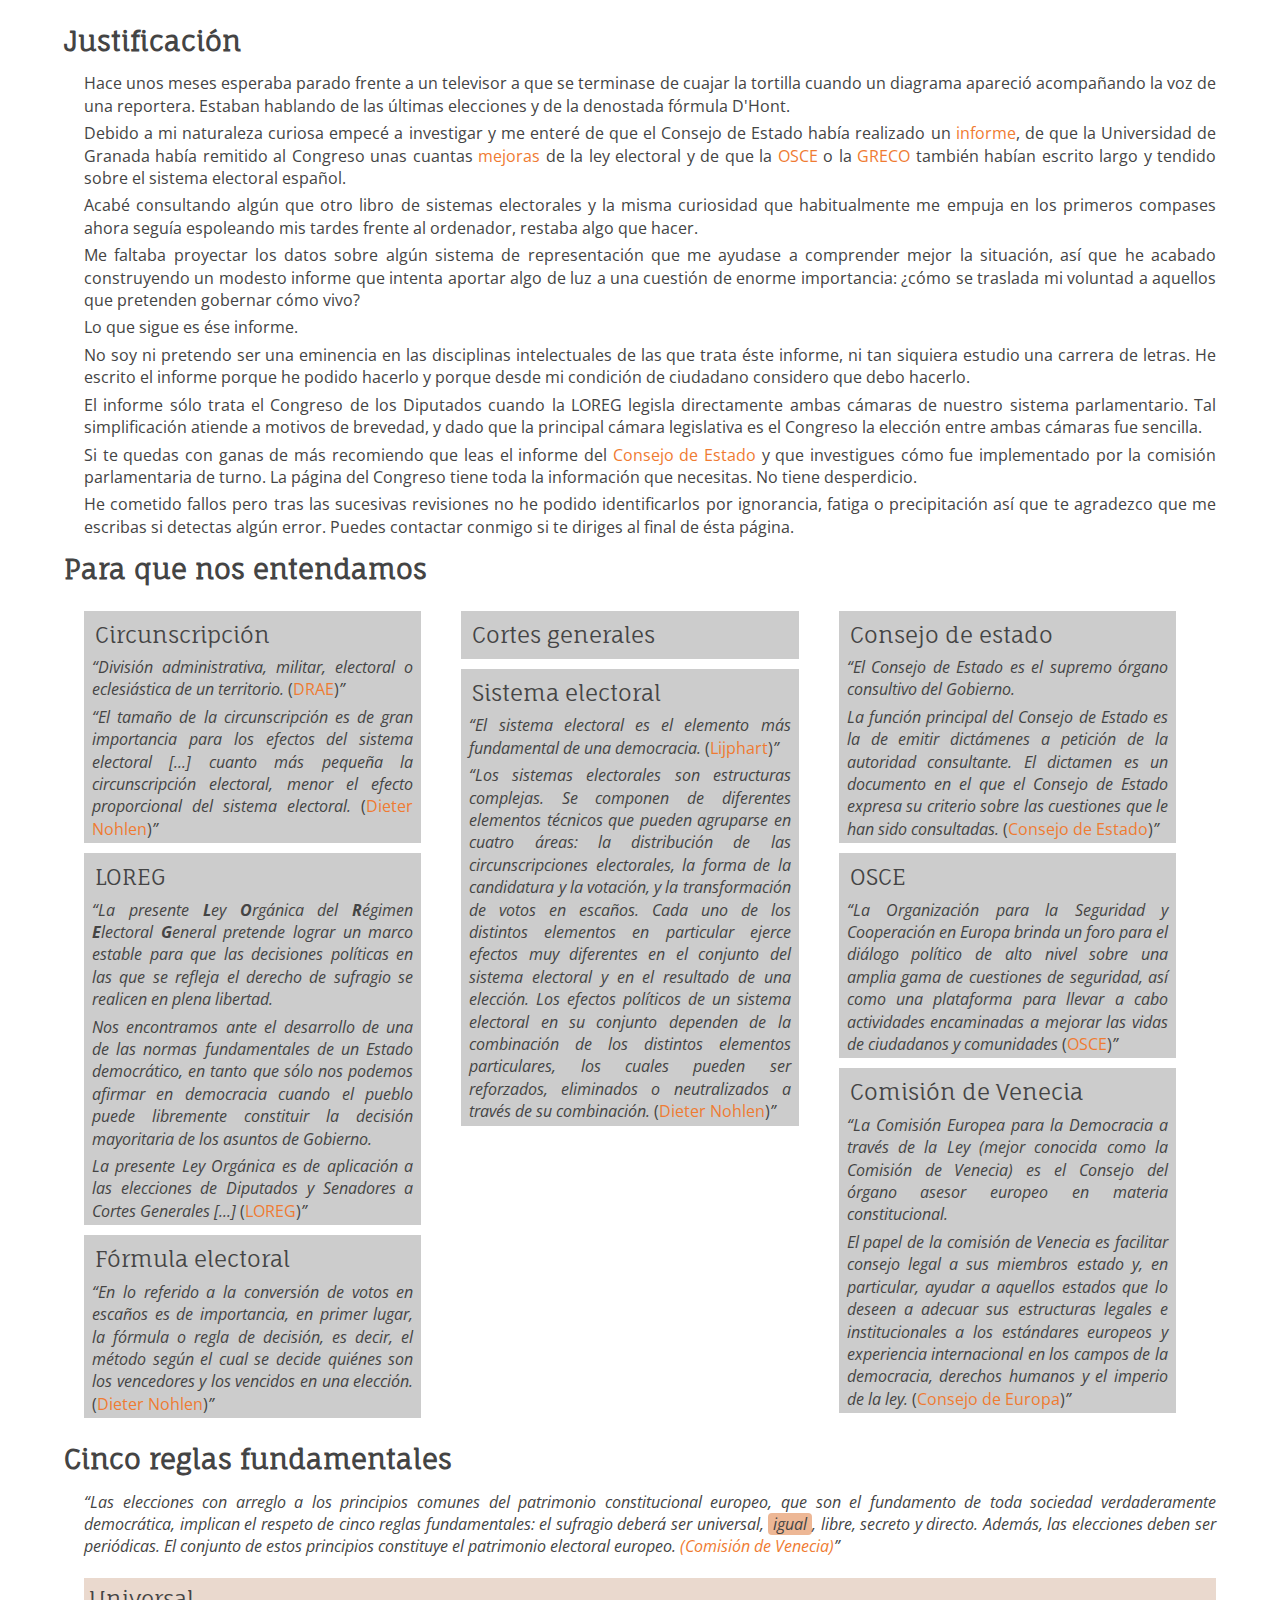
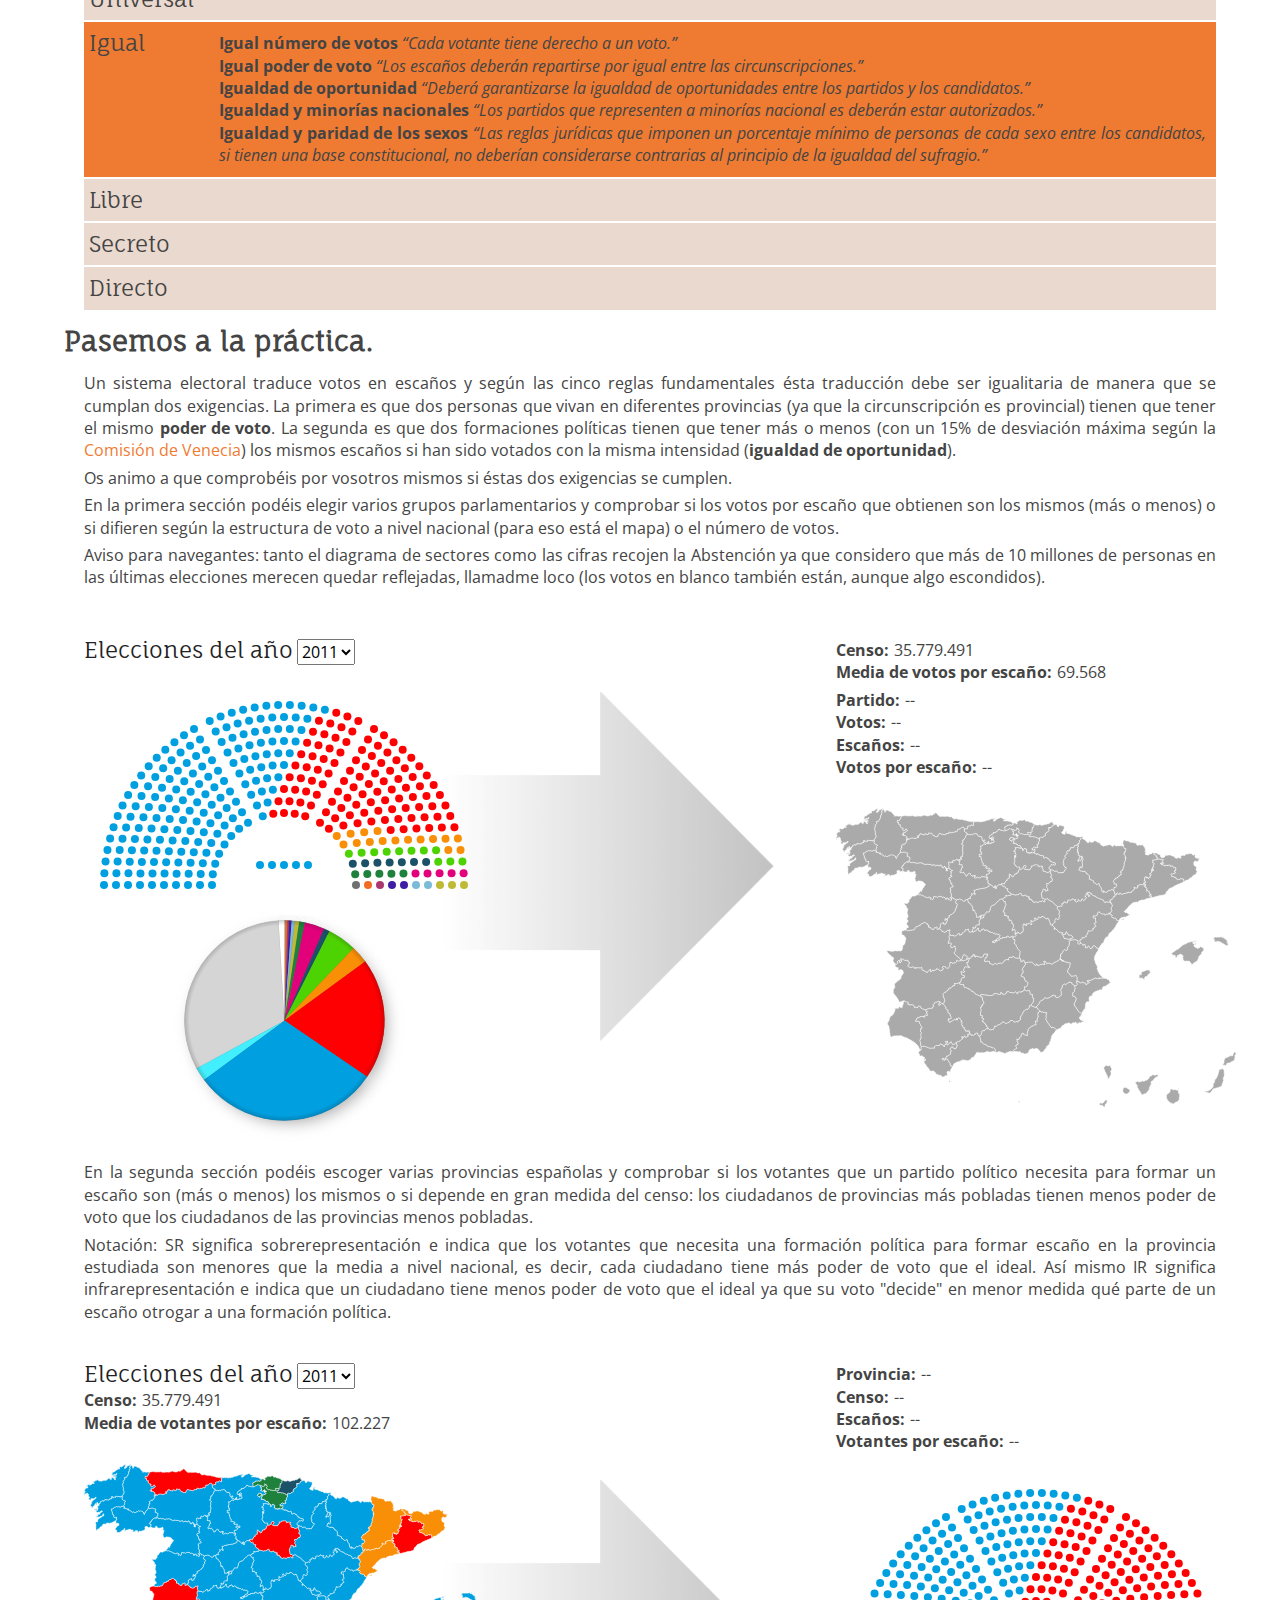
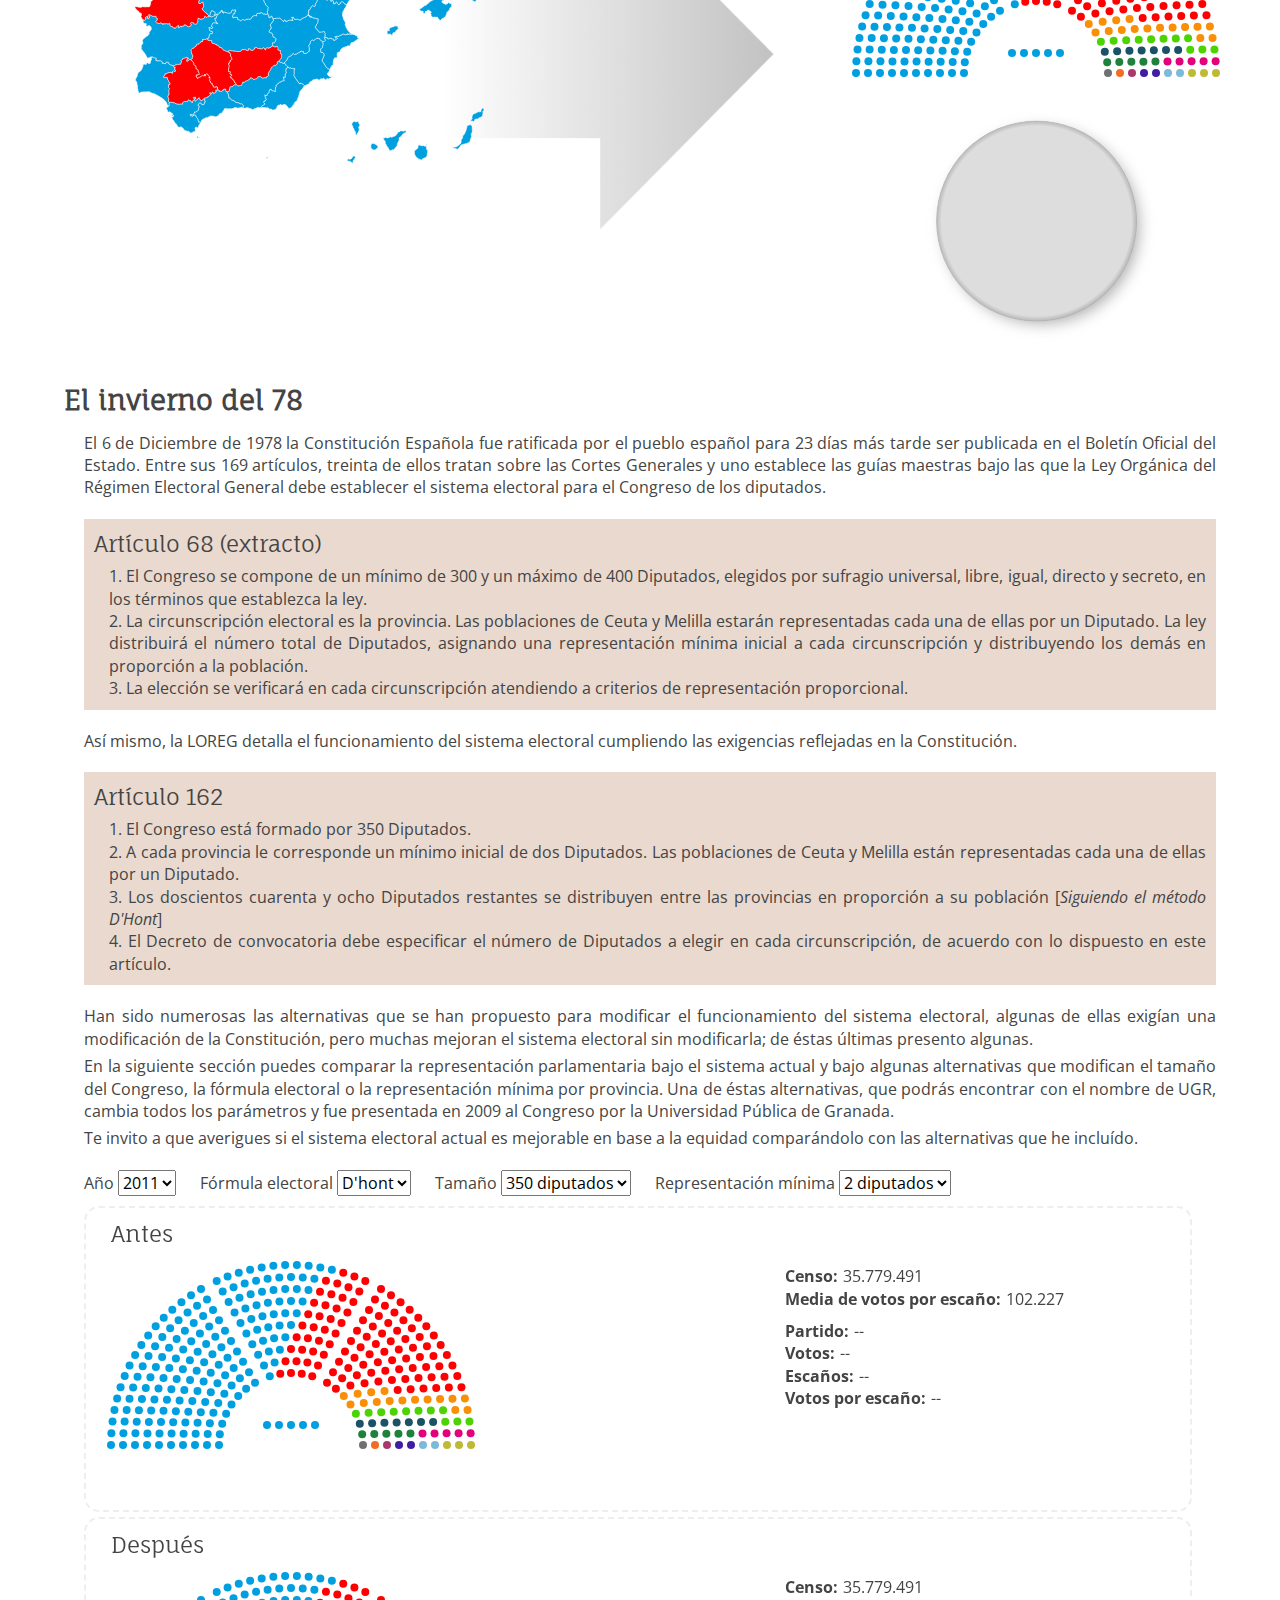
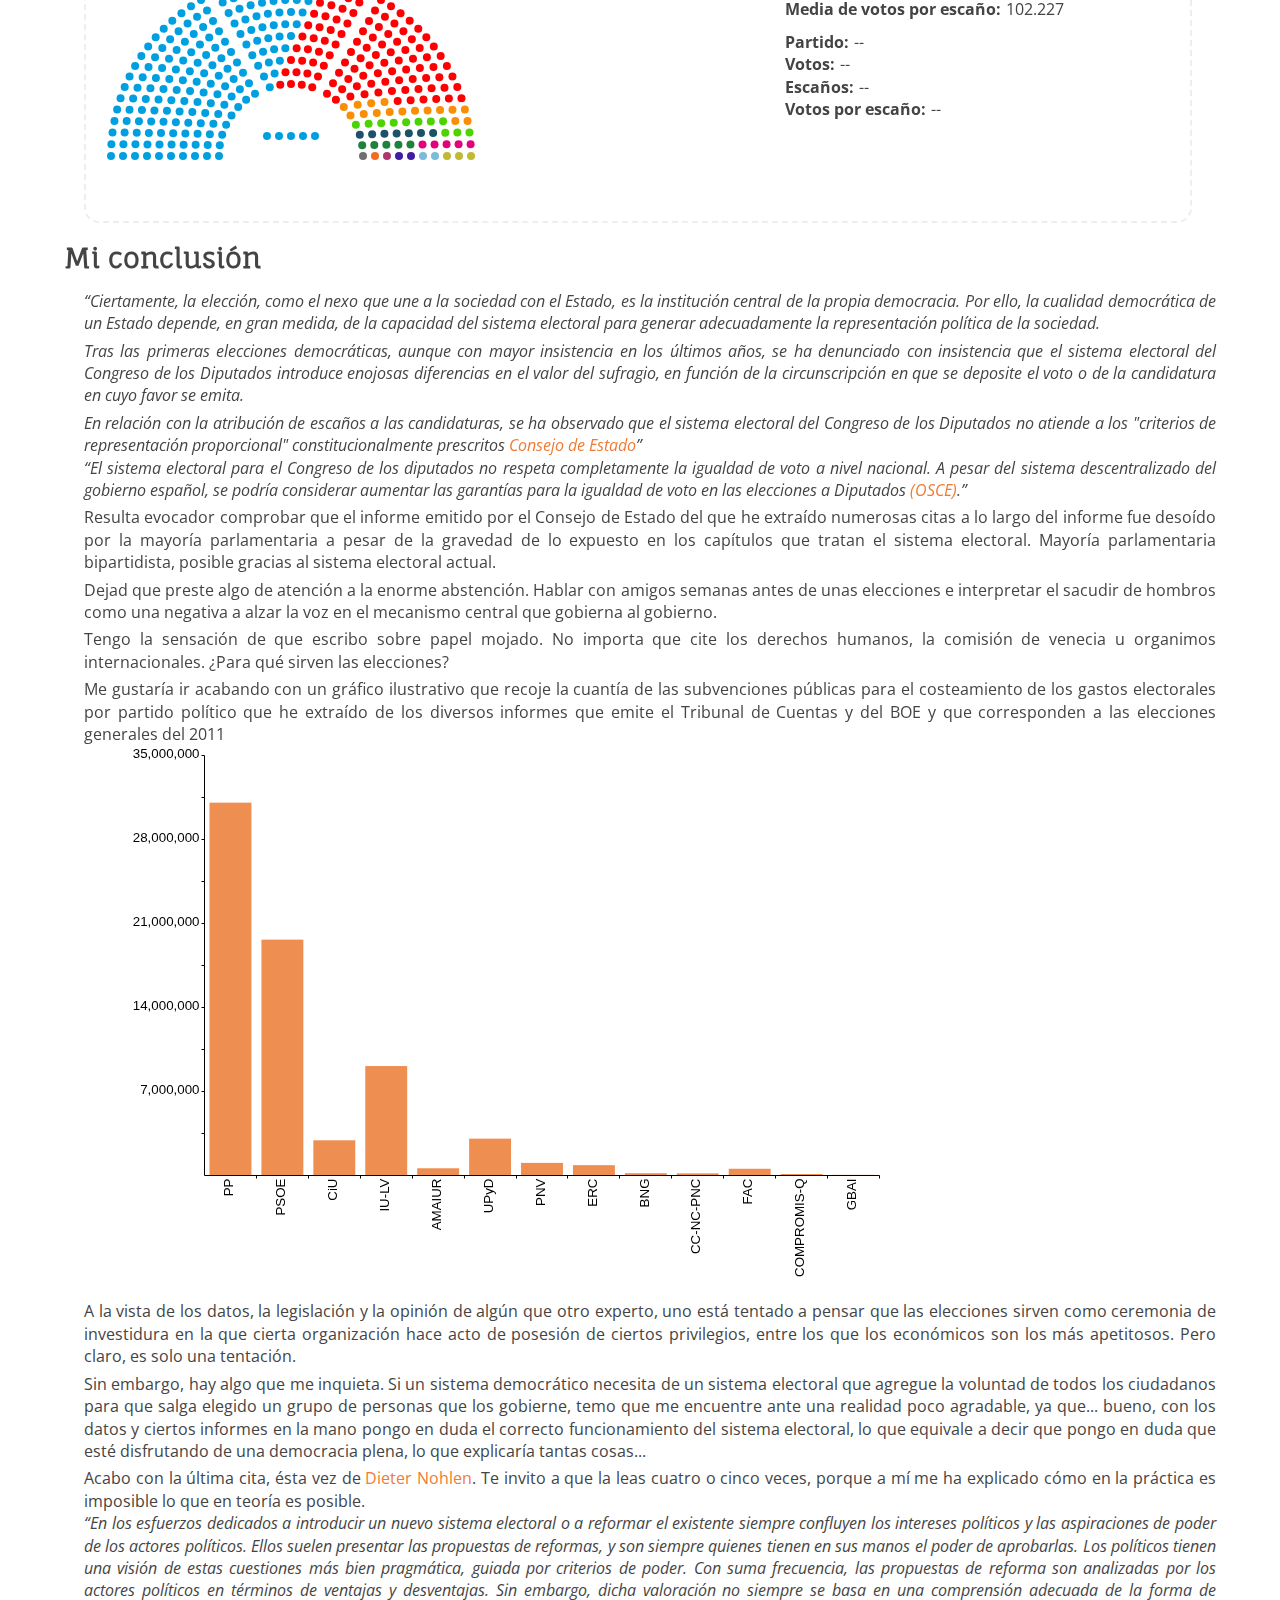
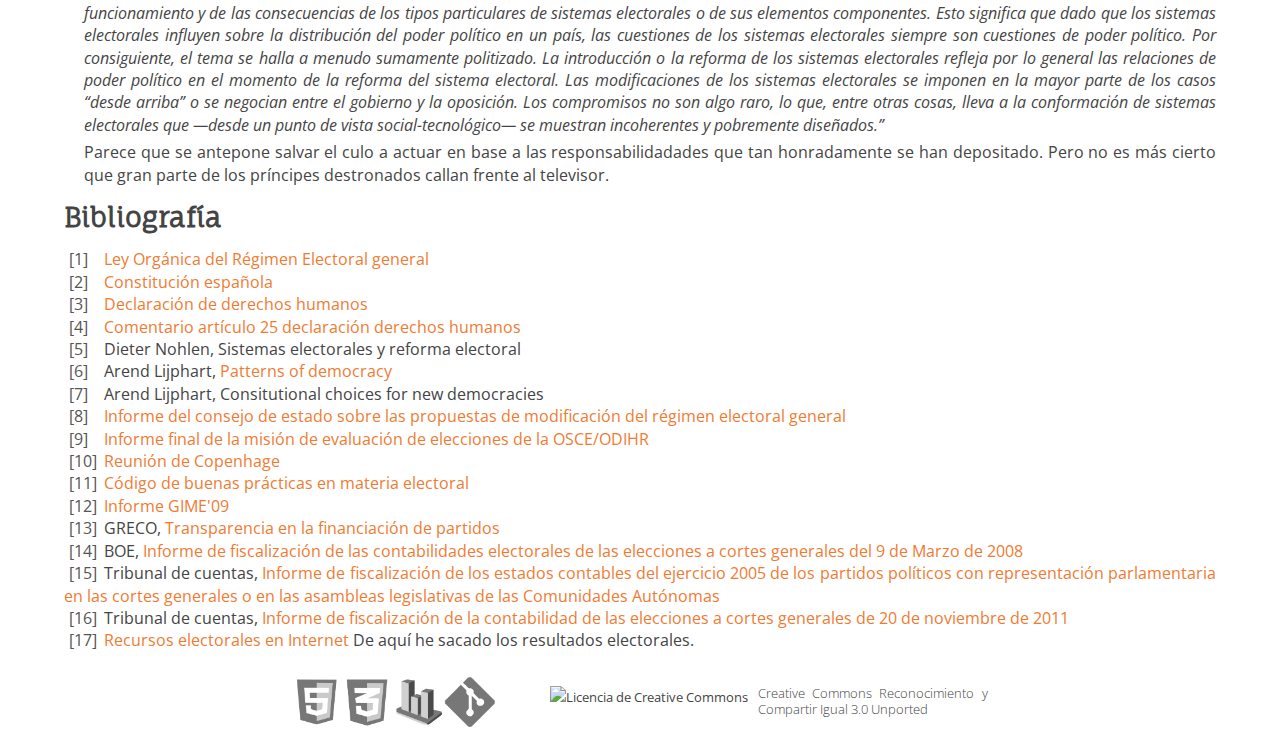
==== commit 1d86ec10: "Full explanation added" ====
--- a/index.html
+++ b/index.html
@@ -24,6 +24,18 @@
 
             </section>
 
+            <section>
+                <h2>Justificación</h2>
+                <p>Hace unos meses esperaba parado frente a un televisor a que se terminase de cuajar la tortilla cuando un diagrama apareció acompañando la voz de una reportera. Estaban hablando de las últimas elecciones y de la denostada fórmula D'Hont.</p>
+                <p>Debido a mi naturaleza curiosa empecé a investigar y me enteré de que el Consejo de Estado había realizado un <a href="#bconsejo">informe</a>, de que la Universidad de Granada había remitido al Congreso unas cuantas <a href="#bugr">mejoras</a> de la ley electoral y de que la <a href="#bosce">OSCE</a> o la <a href="#bgreco">GRECO</a> también habían escrito largo y tendido sobre el sistema electoral español.</p>
+                <p>Acabé consultando algún que otro libro de sistemas electorales y la misma curiosidad que habitualmente me empuja en los primeros compases ahora seguía espoleando mis tardes frente al ordenador, restaba algo que hacer.</p>
+                <p>Me faltaba proyectar los datos sobre algún sistema de representación que me ayudase a comprender mejor la situación, así que he acabado construyendo un modesto informe que intenta aportar algo de luz a una cuestión de enorme importancia: ¿cómo se traslada mi voluntad a aquellos que pretenden gobernar cómo vivo?</p>
+                <p>Lo que sigue es ése informe.</p>
+                <p>No soy ni pretendo ser una eminencia en las disciplinas intelectuales de las que trata éste informe, ni tan siquiera estudio una carrera de letras. He escrito el informe porque he podido hacerlo y porque desde mi condición de ciudadano considero que debo hacerlo.</p>
+                <p>El informe sólo trata el Congreso de los Diputados cuando la LOREG legisla directamente ambas cámaras de nuestro sistema parlamentario. Tal simplificación atiende a motivos de brevedad, y dado que la principal cámara legislativa es el Congreso la elección entre ambas cámaras fue sencilla.</p>
+                <p>Si te quedas con ganas de más recomiendo que leas el informe del <a href="#bconsejo">Consejo de Estado</a> y que investigues cómo fue implementado por la comisión parlamentaria de turno. La página del Congreso tiene toda la información que necesitas. No tiene desperdicio.</p>
+                <p>He cometido fallos pero tras las sucesivas revisiones no he podido identificarlos por ignorancia, fatiga o precipitación así que te agradezco que me escribas si detectas algún error. Puedes contactar conmigo si te diriges al final de ésta página.</p>
+            </section>
             <section style="clear: both">
                 <h2>Para que nos entendamos</h2>
                 <div id="definitions">
@@ -303,7 +315,26 @@
             </section>
 
             <section>
+                <h2>Mi conclusión</h2>
+                <blockquote>
+                    <p>Ciertamente, la elección, como el nexo que une a la sociedad con el Estado, es la institución central de la propia democracia. Por ello, la cualidad democrática de un Estado depende, en gran medida, de la capacidad del sistema electoral para generar adecuadamente la representación política de la sociedad.<p>
+                    <p>Tras las primeras elecciones democráticas, aunque con mayor insistencia en los últimos años, se ha denunciado con insistencia que el sistema electoral del Congreso de los Diputados introduce enojosas diferencias en el valor del sufragio, en función de la circunscripción en que se deposite el voto o de la candidatura en cuyo favor se emita.<p>
+                    <p>En relación con la atribución de escaños a las candidaturas, se ha observado que el sistema electoral del Congreso de los Diputados no atiende a los "criterios de representación proporcional" constitucionalmente prescritos <a href="#bconsejo">Consejo de Estado</a></p>
+                </blockquote>
+                <q>El sistema electoral para el Congreso de los diputados no respeta completamente la igualdad de voto a nivel nacional. A pesar del sistema descentralizado del gobierno español, se podría considerar aumentar las garantías para la igualdad de voto en las elecciones a Diputados <a href="#bosce">OSCE</a>.</q>
+
+                <p>Resulta evocador comprobar que el informe emitido por el Consejo de Estado del que he extraído numerosas citas a lo largo del informe fue desoído por la mayoría parlamentaria a pesar de la gravedad de lo expuesto en los capítulos que tratan el sistema electoral. Mayoría parlamentaria bipartidista, posible gracias al sistema electoral actual.</p>
+                <p>Dejad que preste algo de atención a la enorme abstención. Hablar con amigos semanas antes de unas elecciones e interpretar el sacudir de hombros como una negativa a alzar la voz en el mecanismo central que gobierna al gobierno. </p>
+                <p>Tengo la sensación de que escribo sobre papel mojado. No importa que cite los derechos humanos, la comisión de venecia u organimos internacionales. ¿Para qué sirven las elecciones?</p>
+                <p>Me gustaría ir acabando con un gráfico ilustrativo que recoje la cuantía de las subvenciones públicas para el costeamiento de los gastos electorales por partido político que he extraído de los diversos informes que emite el Tribunal de Cuentas y del BOE y que corresponden a las elecciones generales del 2011</p>
                 <canvas id="subsidy" width=800 height=550></canvas>
+                <p>A la vista de los datos, la legislación y la opinión de algún que otro experto, uno está tentado a pensar que las elecciones sirven como ceremonia de investidura en la que cierta organización hace acto de posesión de ciertos privilegios, entre los que los económicos son los más apetitosos. Pero claro, es solo una tentación.</p>
+                <p>Sin embargo, hay algo que me inquieta. Si un sistema democrático necesita de un sistema electoral que agregue la voluntad de todos los ciudadanos para que salga elegido un grupo de personas que los gobierne, temo que me encuentre ante una realidad poco agradable, ya que... bueno, con los datos y ciertos informes en la mano pongo en duda el correcto funcionamiento del sistema electoral, lo que equivale a decir que pongo en duda que esté disfrutando de una democracia plena, lo que explicaría tantas cosas...</p>
+                <p>Acabo con la última cita, ésta vez de <a href="#nohlen">Dieter Nohlen</a>. Te invito a que la leas cuatro o cinco veces, porque a mí me ha explicado cómo en la práctica es imposible lo que en teoría es posible.</p>
+
+                <!--¿Cuándo se ha visto que se anteponga el bienestar general frente al personal si uno está sentado en un escaño?-->
+                <q>En los esfuerzos dedicados a introducir un nuevo sistema electoral o a reformar el existente siempre confluyen los intereses políticos y las aspiraciones de poder de los actores políticos. Ellos suelen presentar las propuestas de reformas, y son siempre quienes tienen en sus manos el poder de aprobarlas. Los políticos tienen una visión de estas cuestiones más bien pragmática, guiada por criterios de poder. Con suma frecuencia, las propuestas de reforma son analizadas por los actores políticos en términos de ventajas y desventajas. Sin embargo, dicha valoración no siempre se basa en una comprensión adecuada de la forma de funcionamiento y de las consecuencias de los tipos particulares de sistemas electorales o de sus elementos componentes. Esto significa que dado que los sistemas electorales influyen sobre la distribución del poder político en un país, las cuestiones de los sistemas electorales siempre son cuestiones de poder político. Por consiguiente, el tema se halla a menudo sumamente politizado. La introducción o la reforma de los sistemas electorales refleja por lo general las relaciones de poder político en el momento de la reforma del sistema electoral.  Las modificaciones de los sistemas electorales se imponen en la mayor parte de los casos “desde arriba” o se negocian entre el gobierno y la oposición. Los compromisos no son algo raro, lo que, entre otras cosas, lleva a la conformación de sistemas electorales que —desde un punto de vista social-tecnológico— se muestran incoherentes y pobremente diseñados.</q>
+                <p>Parece que se antepone salvar el culo  a actuar en base a las responsabilidadades que tan honradamente se han depositado. Pero no es más cierto que gran parte de los príncipes destronados callan frente al televisor.</p>
             </section>
 
             <h2 class="bibliography">Bibliografía</h2>
@@ -324,10 +355,8 @@
                 <li id="bboe"><span></span><p style="display:inline">BOE, </p><a href="https://www.boe.es/boe/dias/2010/06/02/pdfs/BOE-A-2010-8806.pdf">Informe de fiscalización de las contabilidades electorales de las elecciones a cortes generales del 9 de Marzo de 2008</a></li>
                 <li id="b2008"><span></span><p style="display:inline">Tribunal de cuentas, </p><a href="http://www.tcu.es/uploads/I785.pdf">Informe de fiscalización de los estados contables del ejercicio 2005 de los partidos políticos con representación parlamentaria en las cortes generales o en las asambleas legislativas de las Comunidades Autónomas</a></li>
                 <li id="b22N"><span></span><p style="display: inline">Tribunal de cuentas, </p><a href="http://www.tcu.es/uploads/I967.pdf">Informe de fiscalización de la contabilidad de las elecciones a cortes generales de 20 de noviembre de 2011</a></li>
-                <li id="elecciones"><span></span><a href="http://electionresources.org/">Recursos electorales en Internet</a></li>
+                <li id="elecciones"><span></span><a href="http://electionresources.org/">Recursos electorales en Internet</a> De aquí he sacado los resultados electorales.</li>
             </ol>
-
-            Si hay algún link roto, notifícamelo.
 
             <div class="footer">
                 <img id="powered" src="images/powered.png" />
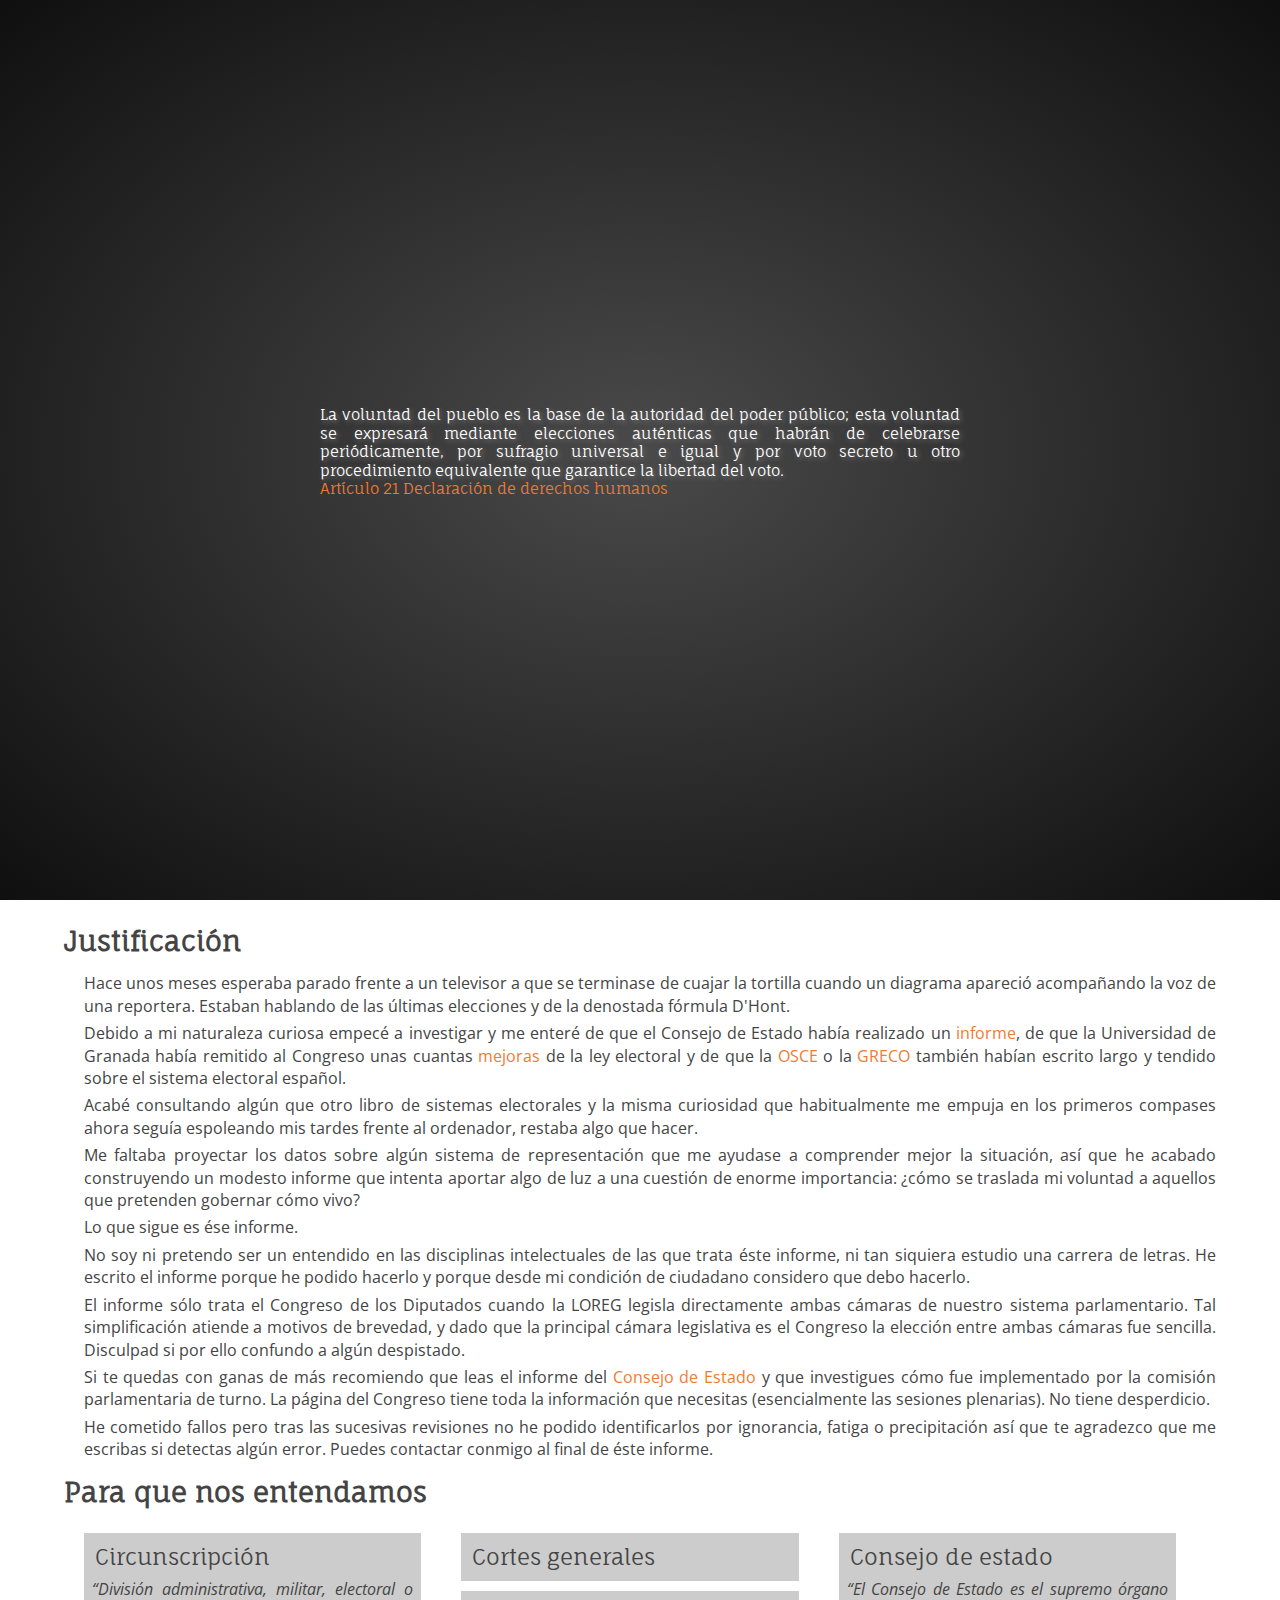
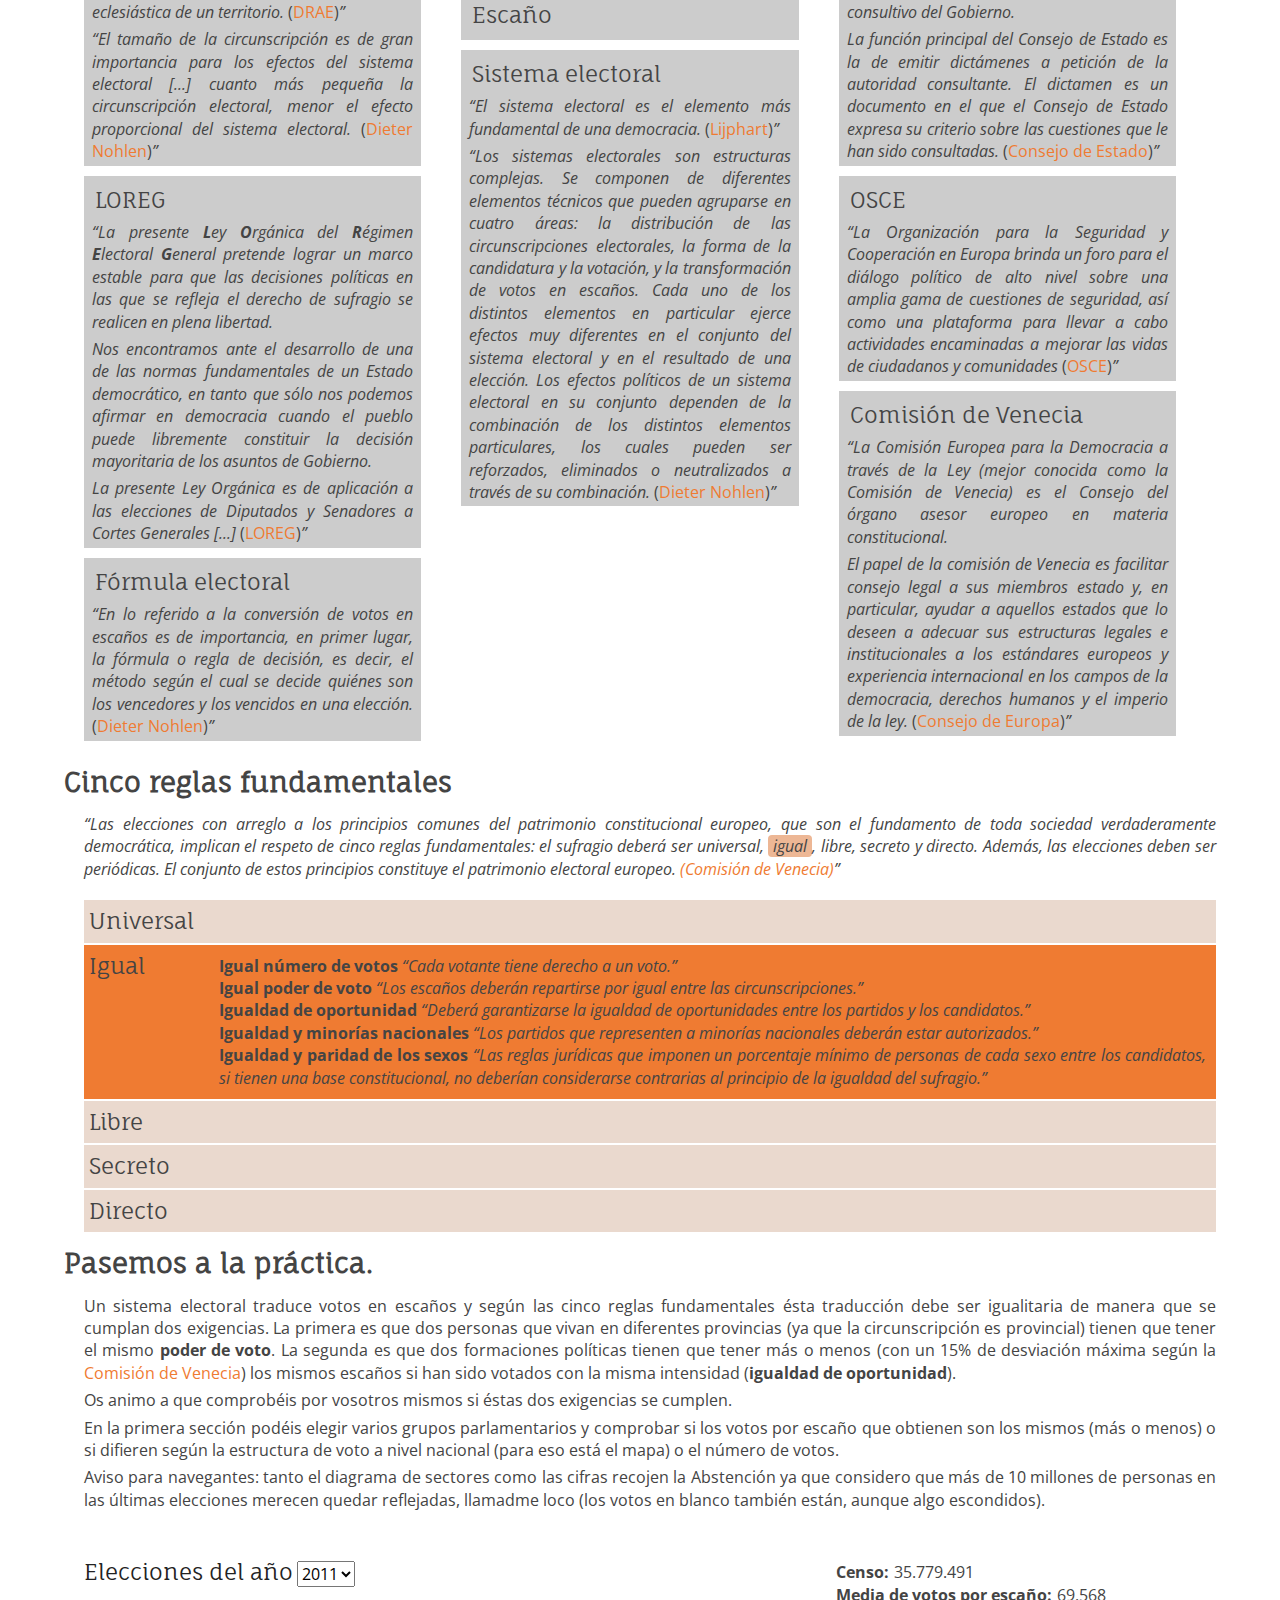
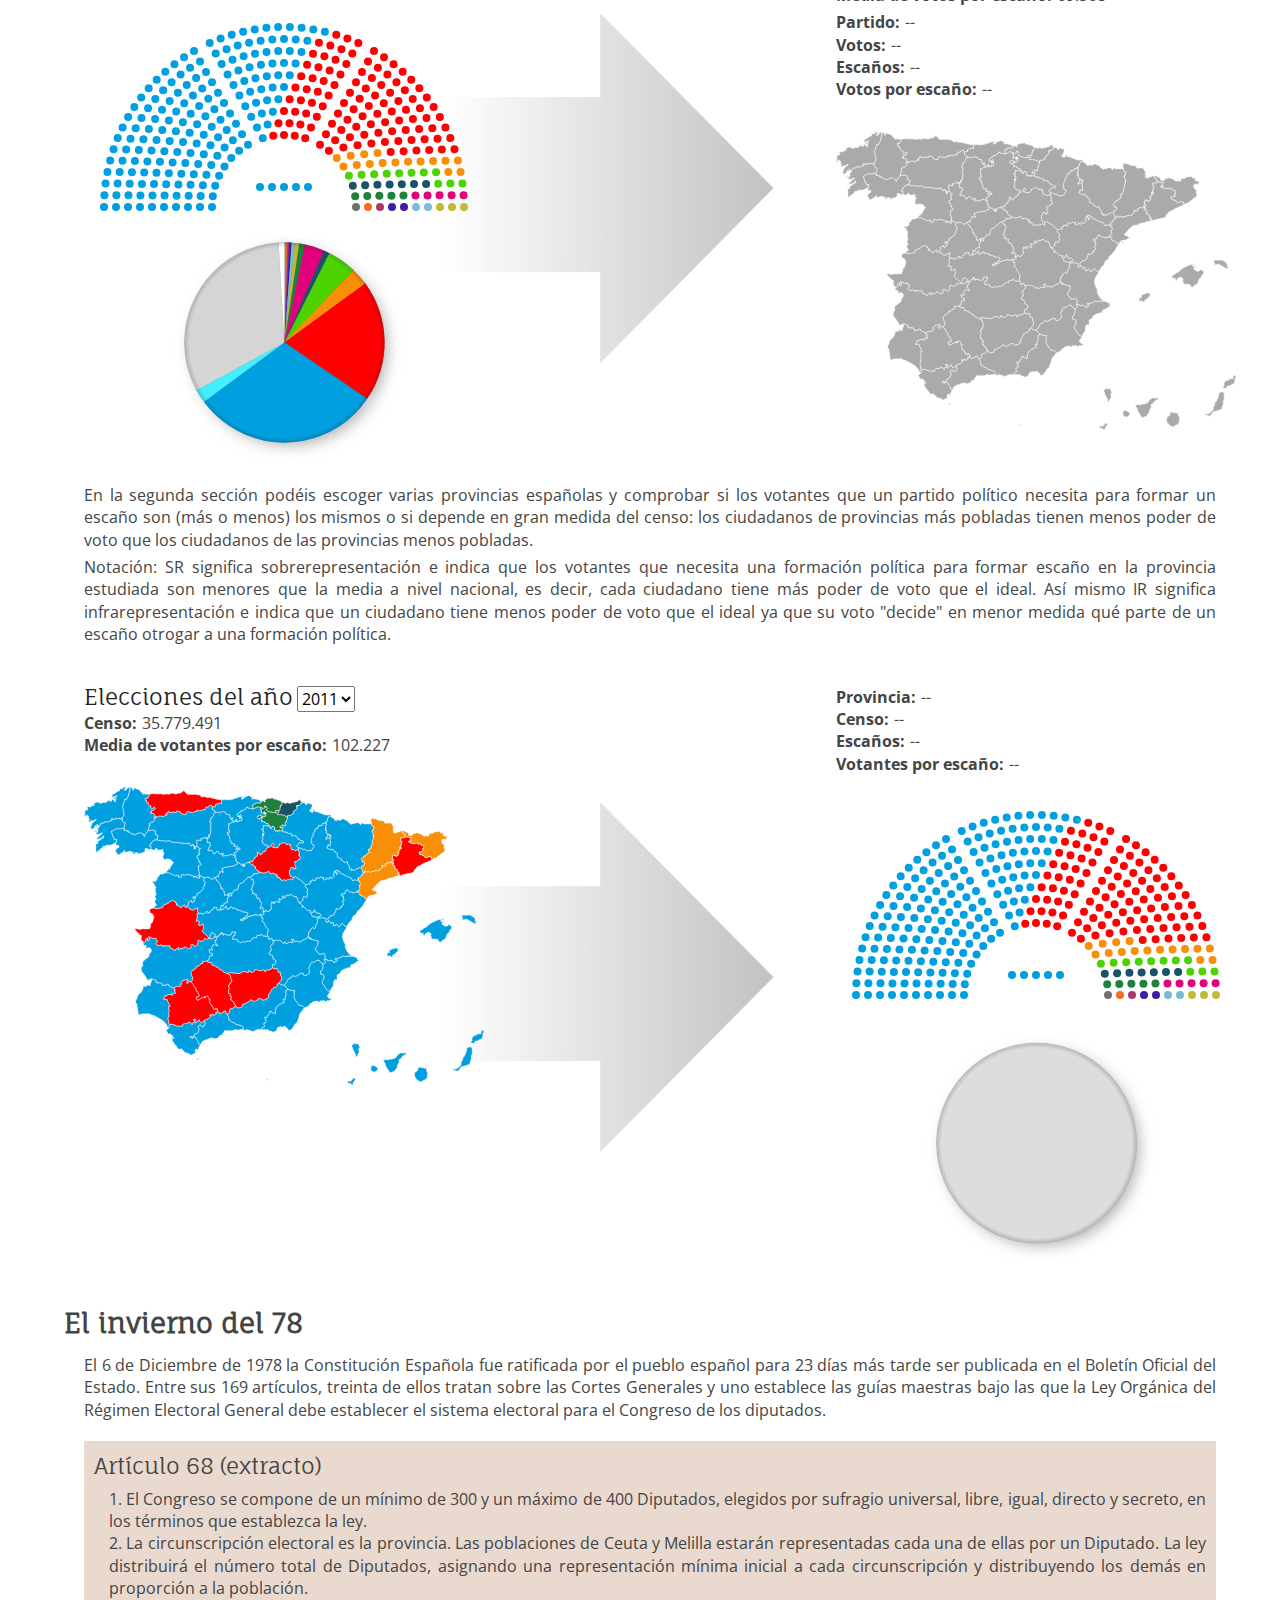
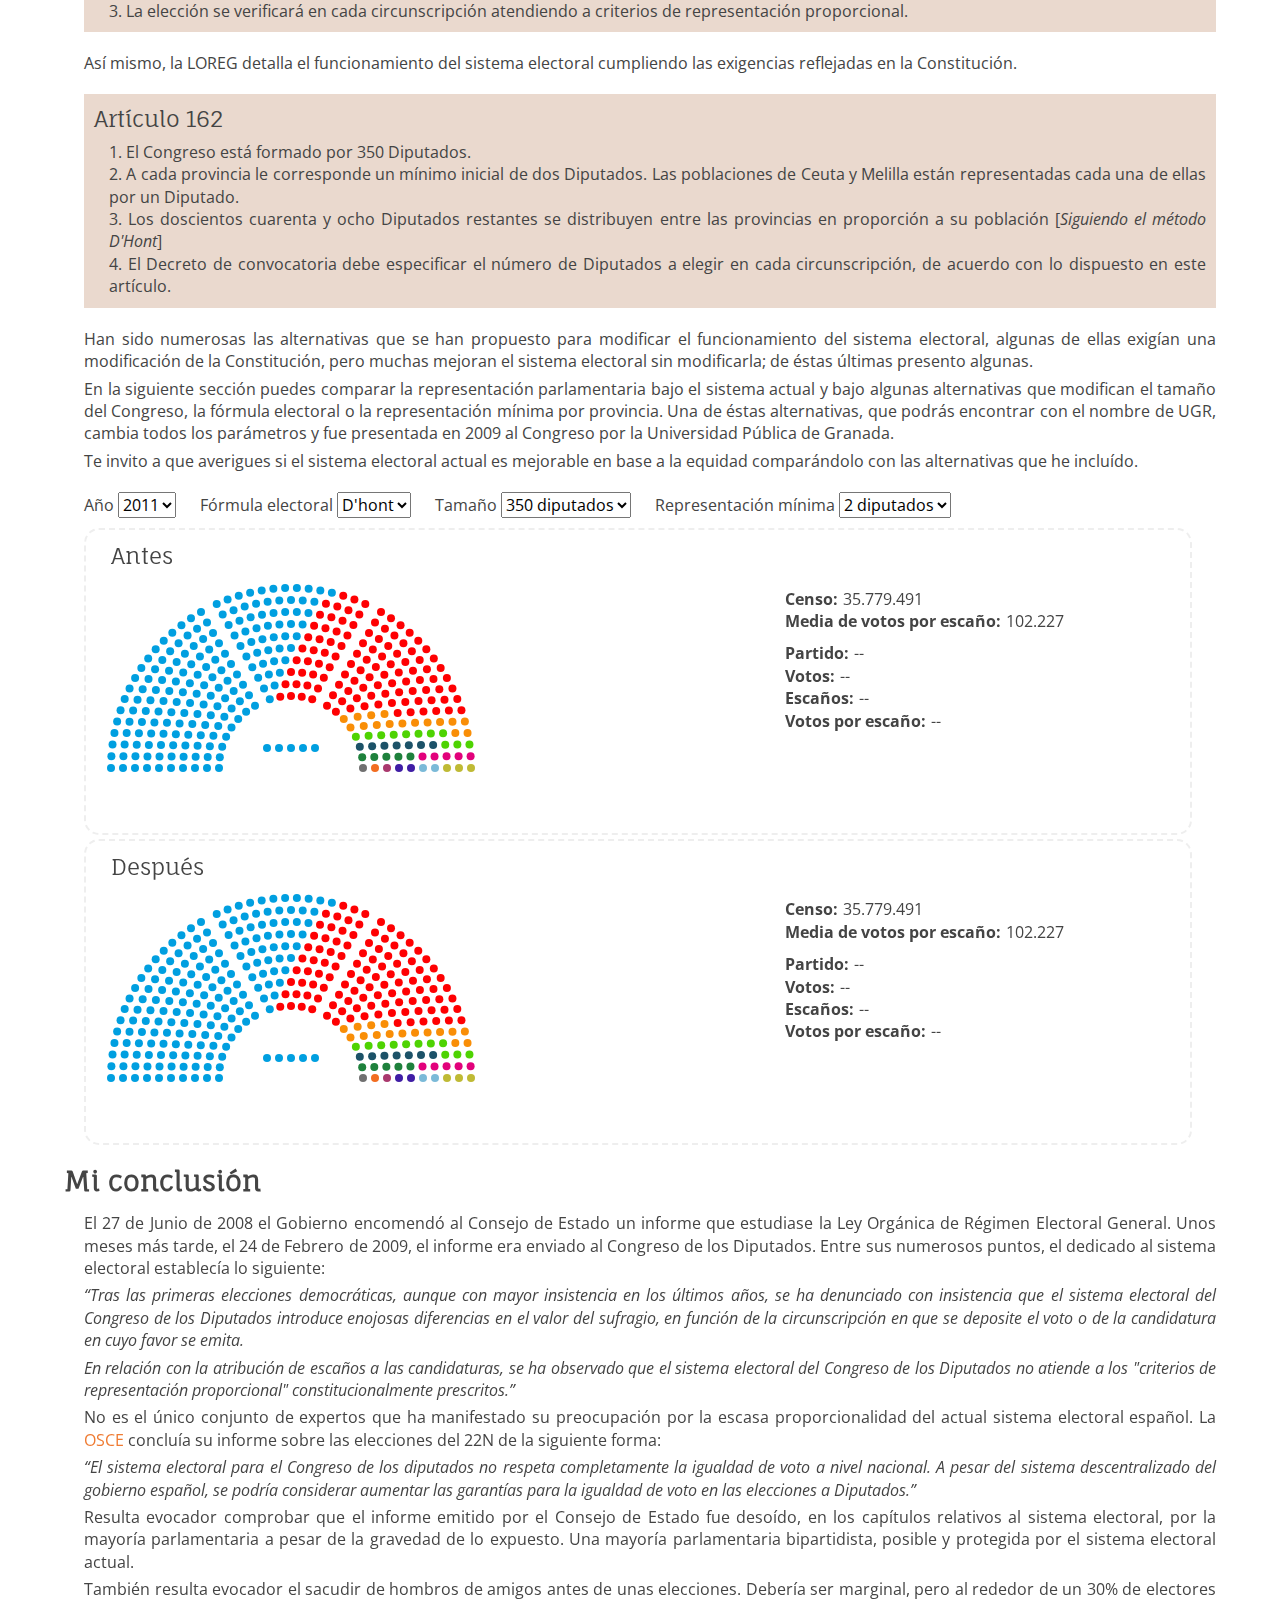
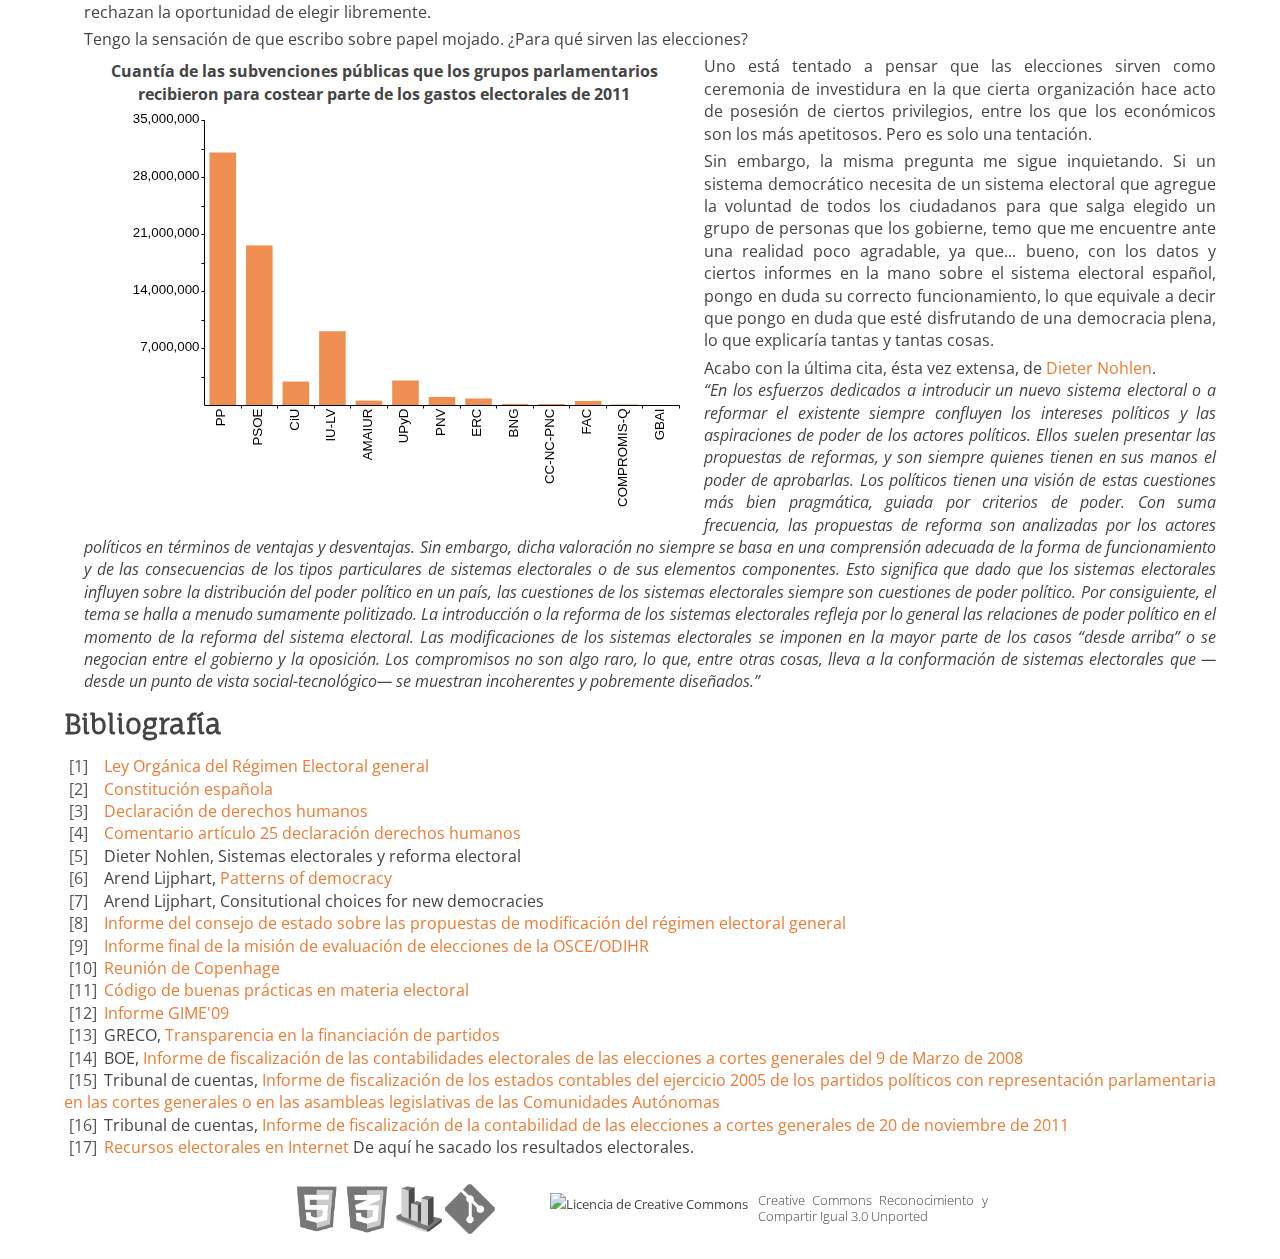
==== commit 1b598c6b: "Conclussion & title finished" ====
--- a/index.html
+++ b/index.html
@@ -19,11 +19,15 @@
                 un navegador libre que te permitirá experimentar la web con su máxima expresión.
             </p>
         </div>
+
+        <section id="title">
+            <div>
+                <p>La voluntad del pueblo es la base de la autoridad del poder público; esta voluntad se expresará mediante elecciones auténticas que habrán de celebrarse periódicamente, por sufragio universal e igual y por voto secreto u otro procedimiento equivalente que garantice la libertad del voto. </p>
+                <a href="http://www.un.org/es/documents/udhr/index_print.shtml#a21">Artículo 21 Declaración de derechos humanos</a>
+            </div>
+        </section>
+
         <div class="wrapper">
-            <section id="title">
-
-            </section>
-
             <section>
                 <h2>Justificación</h2>
                 <p>Hace unos meses esperaba parado frente a un televisor a que se terminase de cuajar la tortilla cuando un diagrama apareció acompañando la voz de una reportera. Estaban hablando de las últimas elecciones y de la denostada fórmula D'Hont.</p>
@@ -31,10 +35,10 @@
                 <p>Acabé consultando algún que otro libro de sistemas electorales y la misma curiosidad que habitualmente me empuja en los primeros compases ahora seguía espoleando mis tardes frente al ordenador, restaba algo que hacer.</p>
                 <p>Me faltaba proyectar los datos sobre algún sistema de representación que me ayudase a comprender mejor la situación, así que he acabado construyendo un modesto informe que intenta aportar algo de luz a una cuestión de enorme importancia: ¿cómo se traslada mi voluntad a aquellos que pretenden gobernar cómo vivo?</p>
                 <p>Lo que sigue es ése informe.</p>
-                <p>No soy ni pretendo ser una eminencia en las disciplinas intelectuales de las que trata éste informe, ni tan siquiera estudio una carrera de letras. He escrito el informe porque he podido hacerlo y porque desde mi condición de ciudadano considero que debo hacerlo.</p>
-                <p>El informe sólo trata el Congreso de los Diputados cuando la LOREG legisla directamente ambas cámaras de nuestro sistema parlamentario. Tal simplificación atiende a motivos de brevedad, y dado que la principal cámara legislativa es el Congreso la elección entre ambas cámaras fue sencilla.</p>
-                <p>Si te quedas con ganas de más recomiendo que leas el informe del <a href="#bconsejo">Consejo de Estado</a> y que investigues cómo fue implementado por la comisión parlamentaria de turno. La página del Congreso tiene toda la información que necesitas. No tiene desperdicio.</p>
-                <p>He cometido fallos pero tras las sucesivas revisiones no he podido identificarlos por ignorancia, fatiga o precipitación así que te agradezco que me escribas si detectas algún error. Puedes contactar conmigo si te diriges al final de ésta página.</p>
+                <p>No soy ni pretendo ser un entendido en las disciplinas intelectuales de las que trata éste informe, ni tan siquiera estudio una carrera de letras. He escrito el informe porque he podido hacerlo y porque desde mi condición de ciudadano considero que debo hacerlo.</p>
+                <p>El informe sólo trata el Congreso de los Diputados cuando la LOREG legisla directamente ambas cámaras de nuestro sistema parlamentario. Tal simplificación atiende a motivos de brevedad, y dado que la principal cámara legislativa es el Congreso la elección entre ambas cámaras fue sencilla. Disculpad si por ello confundo a algún despistado.</p>
+                <p>Si te quedas con ganas de más recomiendo que leas el informe del <a href="#bconsejo">Consejo de Estado</a> y que investigues cómo fue implementado por la comisión parlamentaria de turno. La página del Congreso tiene toda la información que necesitas (esencialmente las sesiones plenarias). No tiene desperdicio.</p>
+                <p>He cometido fallos pero tras las sucesivas revisiones no he podido identificarlos por ignorancia, fatiga o precipitación así que te agradezco que me escribas si detectas algún error. Puedes contactar conmigo al final de éste informe.</p>
             </section>
             <section style="clear: both">
                 <h2>Para que nos entendamos</h2>
@@ -71,6 +75,15 @@
                                 <blockquote>
                                     <p>Las Cortes Generales representan al pueblo español y están formadas por el Congreso de los Diputados y el Senado.</p>
                                     <p>Las Cortes Generales ejercen la potestad legislativa del Estado, aprueban sus Presupuestos, controlan la acción del Gobierno y tienen las demás competencias que les atribuya la Constitución. <a href="#bconstitucion">Constitución española</a></p>
+                                </blockquote>
+                            </div>
+                        </div>
+                        <div id="escanyo" class="definition">
+                            <h3>Escaño</h3>
+                            <div class="paragraph closed">
+                                <blockquote>
+                                    <p>Banco con respaldo en el que pueden sentarse tres o más personas.</p>
+                                    <p>Puesto, asiento de los parlamentarios en las Cámaras. <a href="http://buscon.rae.es/drae/srv/search?id=B524eM2ZxDXX2chxm28I">DRAE</a></p>
                                 </blockquote>
                             </div>
                         </div>
@@ -122,7 +135,7 @@
                             <li><h4>Igual número de votos</h4> <q>Cada votante tiene derecho a un voto.</q></li>
                             <li><h4>Igual poder de voto</h4> <q>Los escaños deberán repartirse por igual entre las circunscripciones.</q></li>
                             <li><h4>Igualdad de oportunidad</h4> <q>Deberá garantizarse la igualdad de oportunidades entre los partidos y los candidatos.</q></li>
-                            <li><h4>Igualdad y minorías nacionales</h4> <q>Los partidos que representen a minorías nacional es deberán estar autorizados.</q></li>
+                            <li><h4>Igualdad y minorías nacionales</h4> <q>Los partidos que representen a minorías nacionales deberán estar autorizados.</q></li>
                             <li><h4>Igualdad y paridad de los sexos</h4> <q>Las reglas jurídicas que imponen un porcentaje mínimo de personas de cada sexo entre los candidatos, si tienen una base constitucional, no deberían considerarse contrarias al principio de la igualdad del sufragio.</q></li>
                         </ul>
                     </li>
@@ -316,25 +329,25 @@
 
             <section>
                 <h2>Mi conclusión</h2>
+                <p>El 27 de Junio de 2008 el Gobierno encomendó al Consejo de Estado un informe que estudiase la Ley Orgánica de Régimen Electoral General. Unos meses más tarde, el 24 de Febrero de 2009, el informe era enviado al Congreso de los Diputados. Entre sus numerosos puntos, el dedicado al sistema electoral establecía lo siguiente:</p>
                 <blockquote>
-                    <p>Ciertamente, la elección, como el nexo que une a la sociedad con el Estado, es la institución central de la propia democracia. Por ello, la cualidad democrática de un Estado depende, en gran medida, de la capacidad del sistema electoral para generar adecuadamente la representación política de la sociedad.<p>
                     <p>Tras las primeras elecciones democráticas, aunque con mayor insistencia en los últimos años, se ha denunciado con insistencia que el sistema electoral del Congreso de los Diputados introduce enojosas diferencias en el valor del sufragio, en función de la circunscripción en que se deposite el voto o de la candidatura en cuyo favor se emita.<p>
-                    <p>En relación con la atribución de escaños a las candidaturas, se ha observado que el sistema electoral del Congreso de los Diputados no atiende a los "criterios de representación proporcional" constitucionalmente prescritos <a href="#bconsejo">Consejo de Estado</a></p>
+                    <p>En relación con la atribución de escaños a las candidaturas, se ha observado que el sistema electoral del Congreso de los Diputados no atiende a los "criterios de representación proporcional" constitucionalmente prescritos.</p>
                 </blockquote>
-                <q>El sistema electoral para el Congreso de los diputados no respeta completamente la igualdad de voto a nivel nacional. A pesar del sistema descentralizado del gobierno español, se podría considerar aumentar las garantías para la igualdad de voto en las elecciones a Diputados <a href="#bosce">OSCE</a>.</q>
-
-                <p>Resulta evocador comprobar que el informe emitido por el Consejo de Estado del que he extraído numerosas citas a lo largo del informe fue desoído por la mayoría parlamentaria a pesar de la gravedad de lo expuesto en los capítulos que tratan el sistema electoral. Mayoría parlamentaria bipartidista, posible gracias al sistema electoral actual.</p>
-                <p>Dejad que preste algo de atención a la enorme abstención. Hablar con amigos semanas antes de unas elecciones e interpretar el sacudir de hombros como una negativa a alzar la voz en el mecanismo central que gobierna al gobierno. </p>
-                <p>Tengo la sensación de que escribo sobre papel mojado. No importa que cite los derechos humanos, la comisión de venecia u organimos internacionales. ¿Para qué sirven las elecciones?</p>
-                <p>Me gustaría ir acabando con un gráfico ilustrativo que recoje la cuantía de las subvenciones públicas para el costeamiento de los gastos electorales por partido político que he extraído de los diversos informes que emite el Tribunal de Cuentas y del BOE y que corresponden a las elecciones generales del 2011</p>
-                <canvas id="subsidy" width=800 height=550></canvas>
-                <p>A la vista de los datos, la legislación y la opinión de algún que otro experto, uno está tentado a pensar que las elecciones sirven como ceremonia de investidura en la que cierta organización hace acto de posesión de ciertos privilegios, entre los que los económicos son los más apetitosos. Pero claro, es solo una tentación.</p>
-                <p>Sin embargo, hay algo que me inquieta. Si un sistema democrático necesita de un sistema electoral que agregue la voluntad de todos los ciudadanos para que salga elegido un grupo de personas que los gobierne, temo que me encuentre ante una realidad poco agradable, ya que... bueno, con los datos y ciertos informes en la mano pongo en duda el correcto funcionamiento del sistema electoral, lo que equivale a decir que pongo en duda que esté disfrutando de una democracia plena, lo que explicaría tantas cosas...</p>
-                <p>Acabo con la última cita, ésta vez de <a href="#nohlen">Dieter Nohlen</a>. Te invito a que la leas cuatro o cinco veces, porque a mí me ha explicado cómo en la práctica es imposible lo que en teoría es posible.</p>
-
-                <!--¿Cuándo se ha visto que se anteponga el bienestar general frente al personal si uno está sentado en un escaño?-->
+                <p>No es el único conjunto de expertos que ha manifestado su preocupación por la escasa proporcionalidad del actual sistema electoral español. La <a href="#bosce">OSCE</a> concluía su informe sobre las elecciones del 22N de la siguiente forma:</p>
+                <blockquote><p>El sistema electoral para el Congreso de los diputados no respeta completamente la igualdad de voto a nivel nacional. A pesar del sistema descentralizado del gobierno español, se podría considerar aumentar las garantías para la igualdad de voto en las elecciones a Diputados.</p></blockquote>
+
+                <p>Resulta evocador comprobar que el informe emitido por el Consejo de Estado fue desoído, en los capítulos relativos al sistema electoral, por la mayoría parlamentaria a pesar de la gravedad de lo expuesto. Una mayoría parlamentaria bipartidista, posible y protegida por el sistema electoral actual.</p>
+                <p>También resulta evocador el sacudir de hombros de amigos antes de unas elecciones. Debería ser marginal, pero al rededor de un 30% de electores rechazan la oportunidad de elegir libremente.</p>
+                <p>Tengo la sensación de que escribo sobre papel mojado. ¿Para qué sirven las elecciones?</p>
+                <div class="subsidy">
+                    <h6>Cuantía de las subvenciones públicas que los grupos parlamentarios recibieron para costear parte de los gastos electorales de 2011</h6>
+                    <canvas id="subsidy" width=600 height=415></canvas>
+                </div>
+                <p>Uno está tentado a pensar que las elecciones sirven como ceremonia de investidura en la que cierta organización hace acto de posesión de ciertos privilegios, entre los que los económicos son los más apetitosos. Pero es solo una tentación.</p>
+                <p>Sin embargo, la misma pregunta me sigue inquietando. Si un sistema democrático necesita de un sistema electoral que agregue la voluntad de todos los ciudadanos para que salga elegido un grupo de personas que los gobierne, temo que me encuentre ante una realidad poco agradable, ya que... bueno, con los datos y ciertos informes en la mano sobre el sistema electoral español, pongo en duda su correcto funcionamiento, lo que equivale a decir que pongo en duda que esté disfrutando de una democracia plena, lo que explicaría tantas y tantas cosas.</p>
+                <p>Acabo con la última cita, ésta vez extensa, de <a href="#nohlen">Dieter Nohlen</a>.</p>
                 <q>En los esfuerzos dedicados a introducir un nuevo sistema electoral o a reformar el existente siempre confluyen los intereses políticos y las aspiraciones de poder de los actores políticos. Ellos suelen presentar las propuestas de reformas, y son siempre quienes tienen en sus manos el poder de aprobarlas. Los políticos tienen una visión de estas cuestiones más bien pragmática, guiada por criterios de poder. Con suma frecuencia, las propuestas de reforma son analizadas por los actores políticos en términos de ventajas y desventajas. Sin embargo, dicha valoración no siempre se basa en una comprensión adecuada de la forma de funcionamiento y de las consecuencias de los tipos particulares de sistemas electorales o de sus elementos componentes. Esto significa que dado que los sistemas electorales influyen sobre la distribución del poder político en un país, las cuestiones de los sistemas electorales siempre son cuestiones de poder político. Por consiguiente, el tema se halla a menudo sumamente politizado. La introducción o la reforma de los sistemas electorales refleja por lo general las relaciones de poder político en el momento de la reforma del sistema electoral.  Las modificaciones de los sistemas electorales se imponen en la mayor parte de los casos “desde arriba” o se negocian entre el gobierno y la oposición. Los compromisos no son algo raro, lo que, entre otras cosas, lleva a la conformación de sistemas electorales que —desde un punto de vista social-tecnológico— se muestran incoherentes y pobremente diseñados.</q>
-                <p>Parece que se antepone salvar el culo  a actuar en base a las responsabilidadades que tan honradamente se han depositado. Pero no es más cierto que gran parte de los príncipes destronados callan frente al televisor.</p>
             </section>
 
             <h2 class="bibliography">Bibliografía</h2>
--- a/css/base.css
+++ b/css/base.css
@@ -157,6 +157,30 @@
     padding-left: 5px;
 }
 
+#title{
+    display: flex;
+    background: radial-gradient(ellipse at center, hsl(0,0%,29%) 0%,hsl(0,0%,6%) 100%);
+}
+
+#title div{
+    width: 50%;
+    margin: auto auto;
+}
+#title *{
+    font-family: 'Fauna One';
+    font-size: 15px;
+    line-height: 1.23em;
+}
+
+#title p{
+    color: white;
+    text-shadow: 2px 2px 5px #777;
+}
+
+#title a:hover{
+    color: #FA782A;
+}
+
 #rules span{
     cursor: pointer;
 }
@@ -372,6 +396,18 @@
 
 #alternatives > div:hover{
     border: 2px dashed #CCC;
+}
+
+.subsidy{
+    width: 600px;
+    float: left;
+    margin: 10px 20px 0 0;
+}
+
+.subsidy h6{
+    text-align: center;
+    font-size: 16px;
+    margin-bottom: 5px;
 }
 
 h2.bibliography{
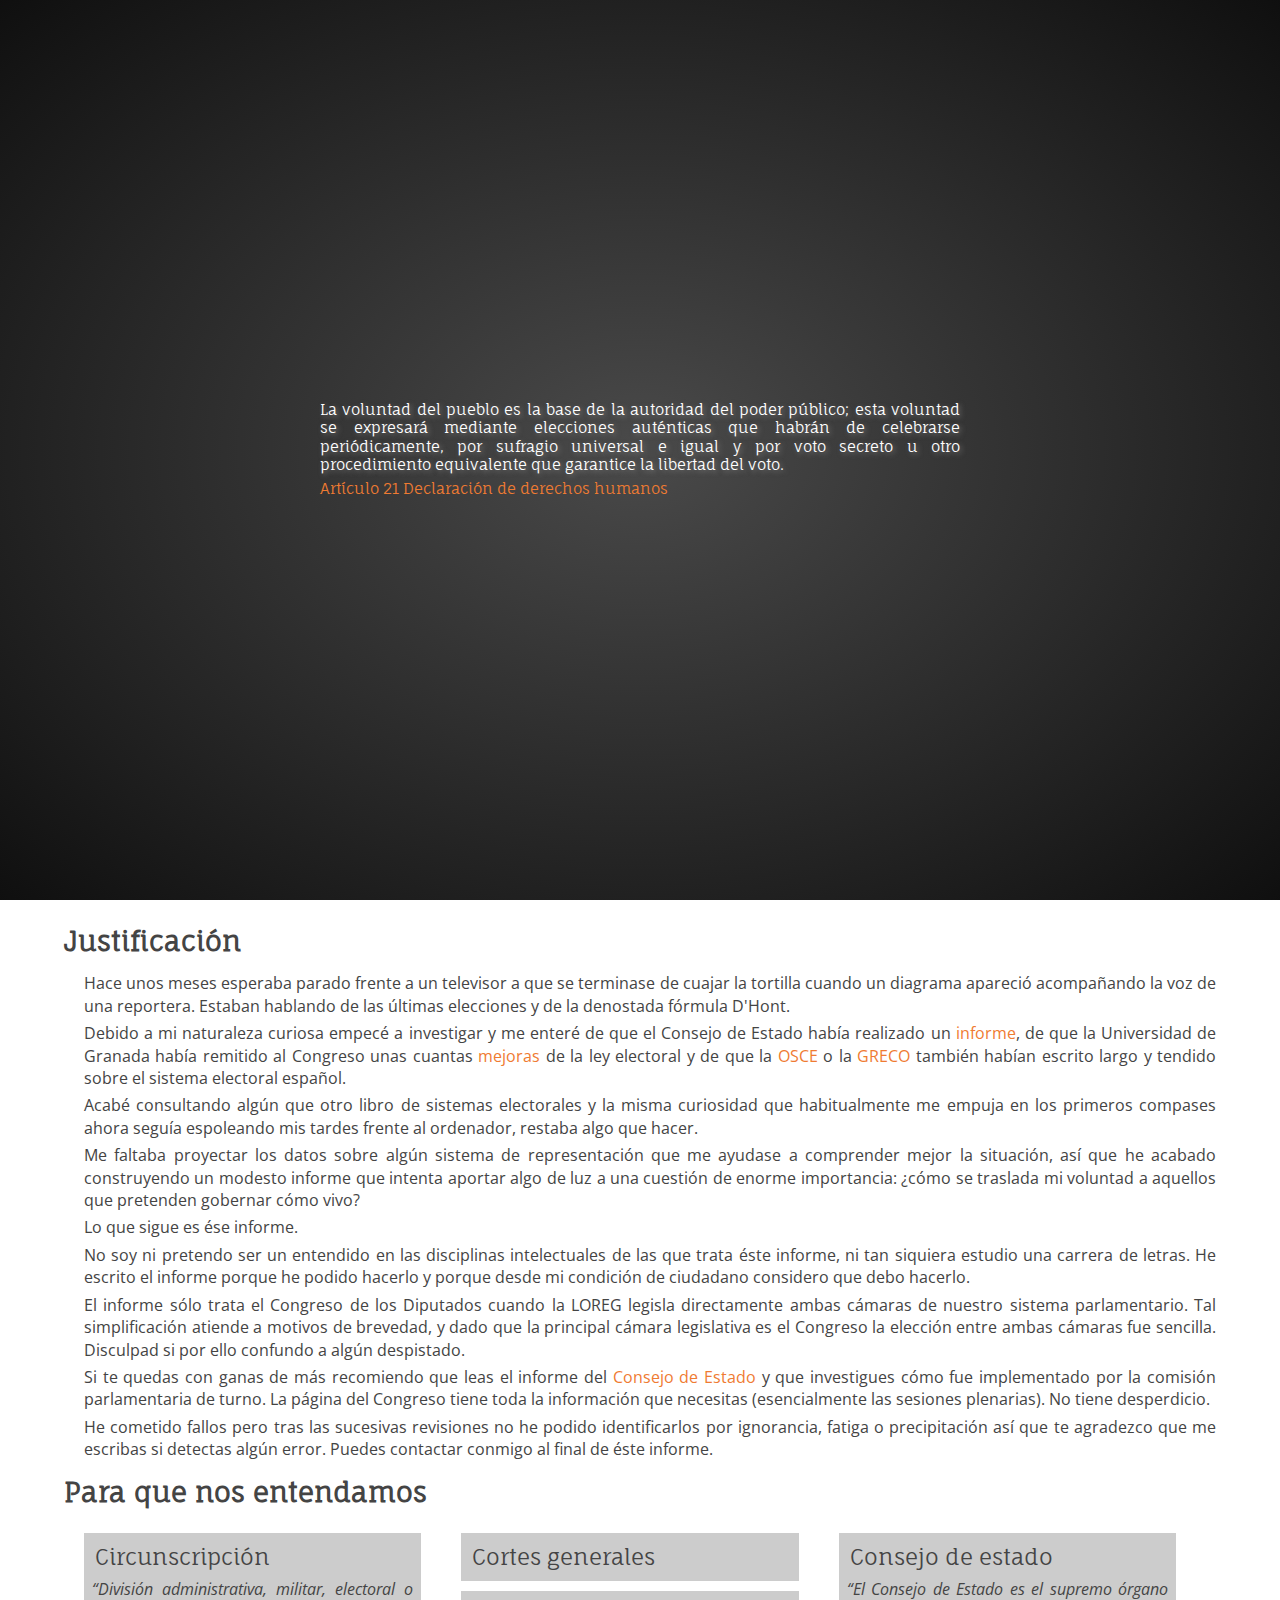
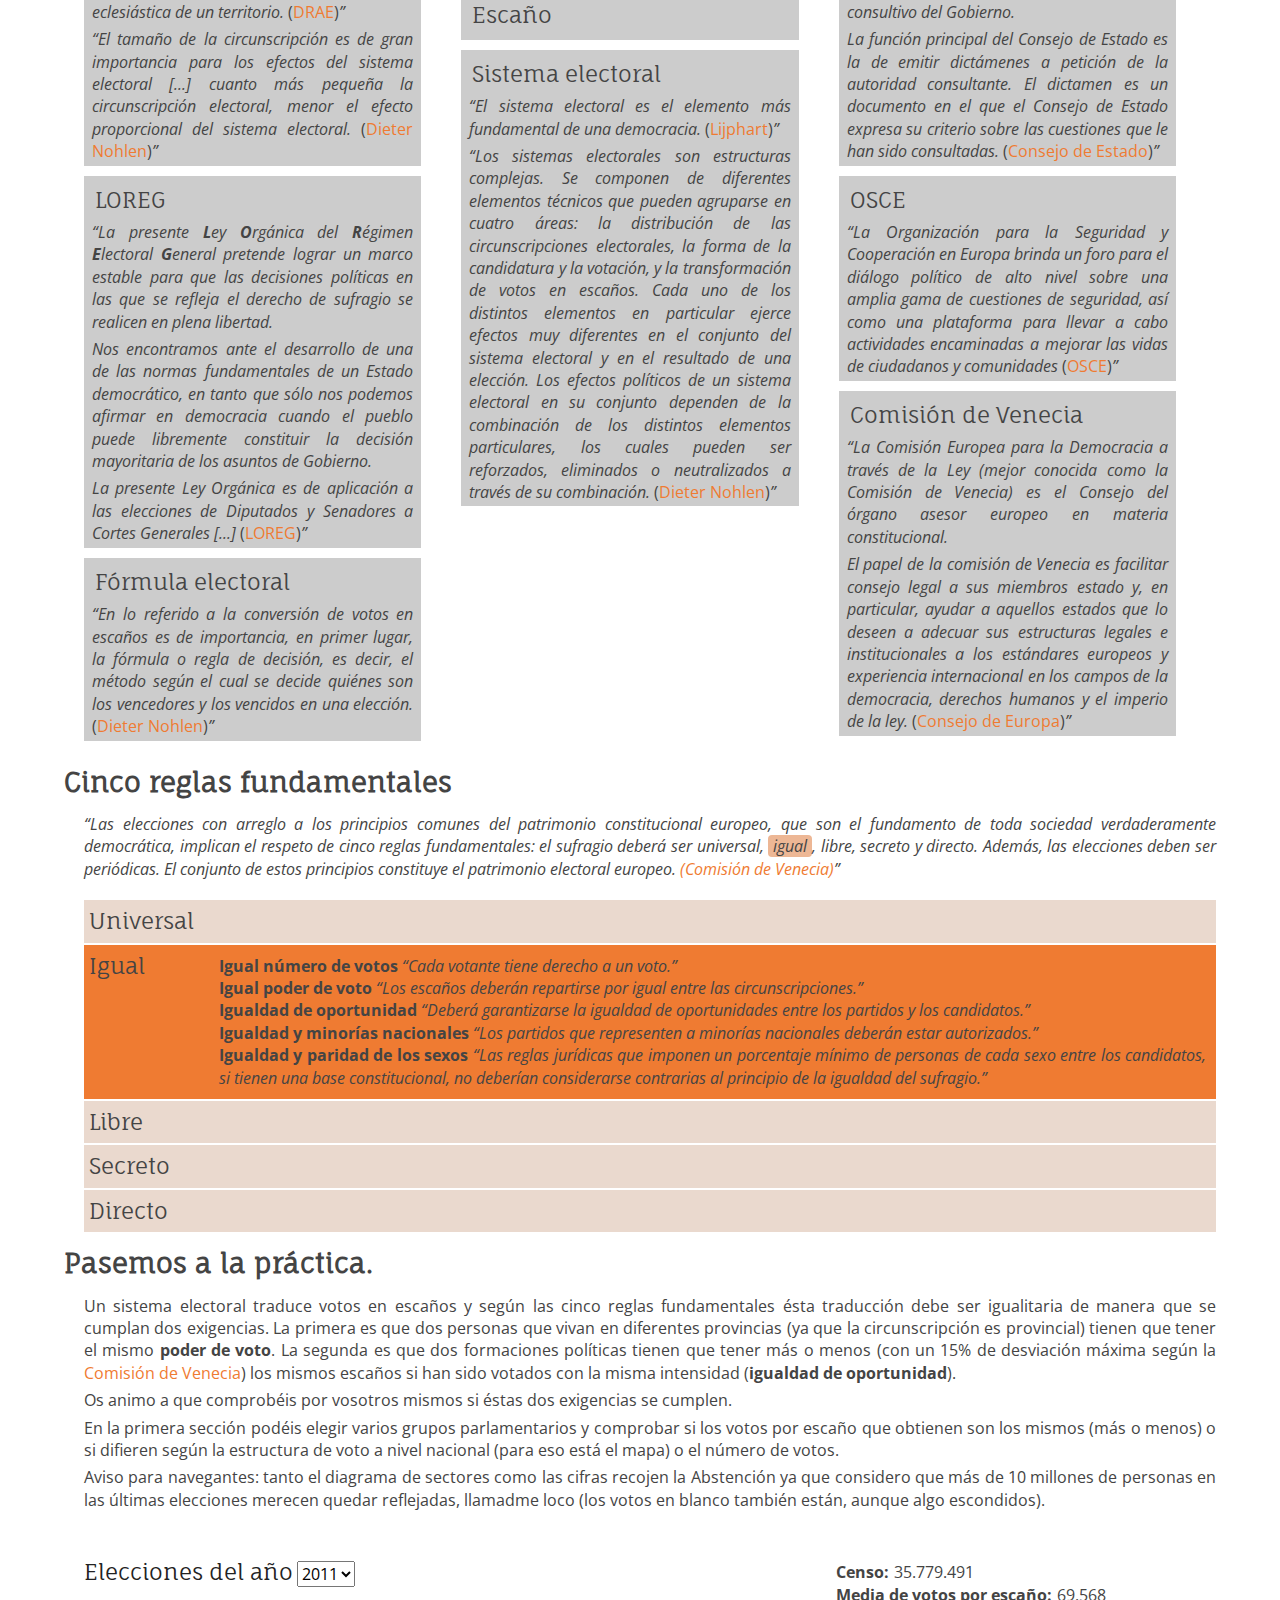
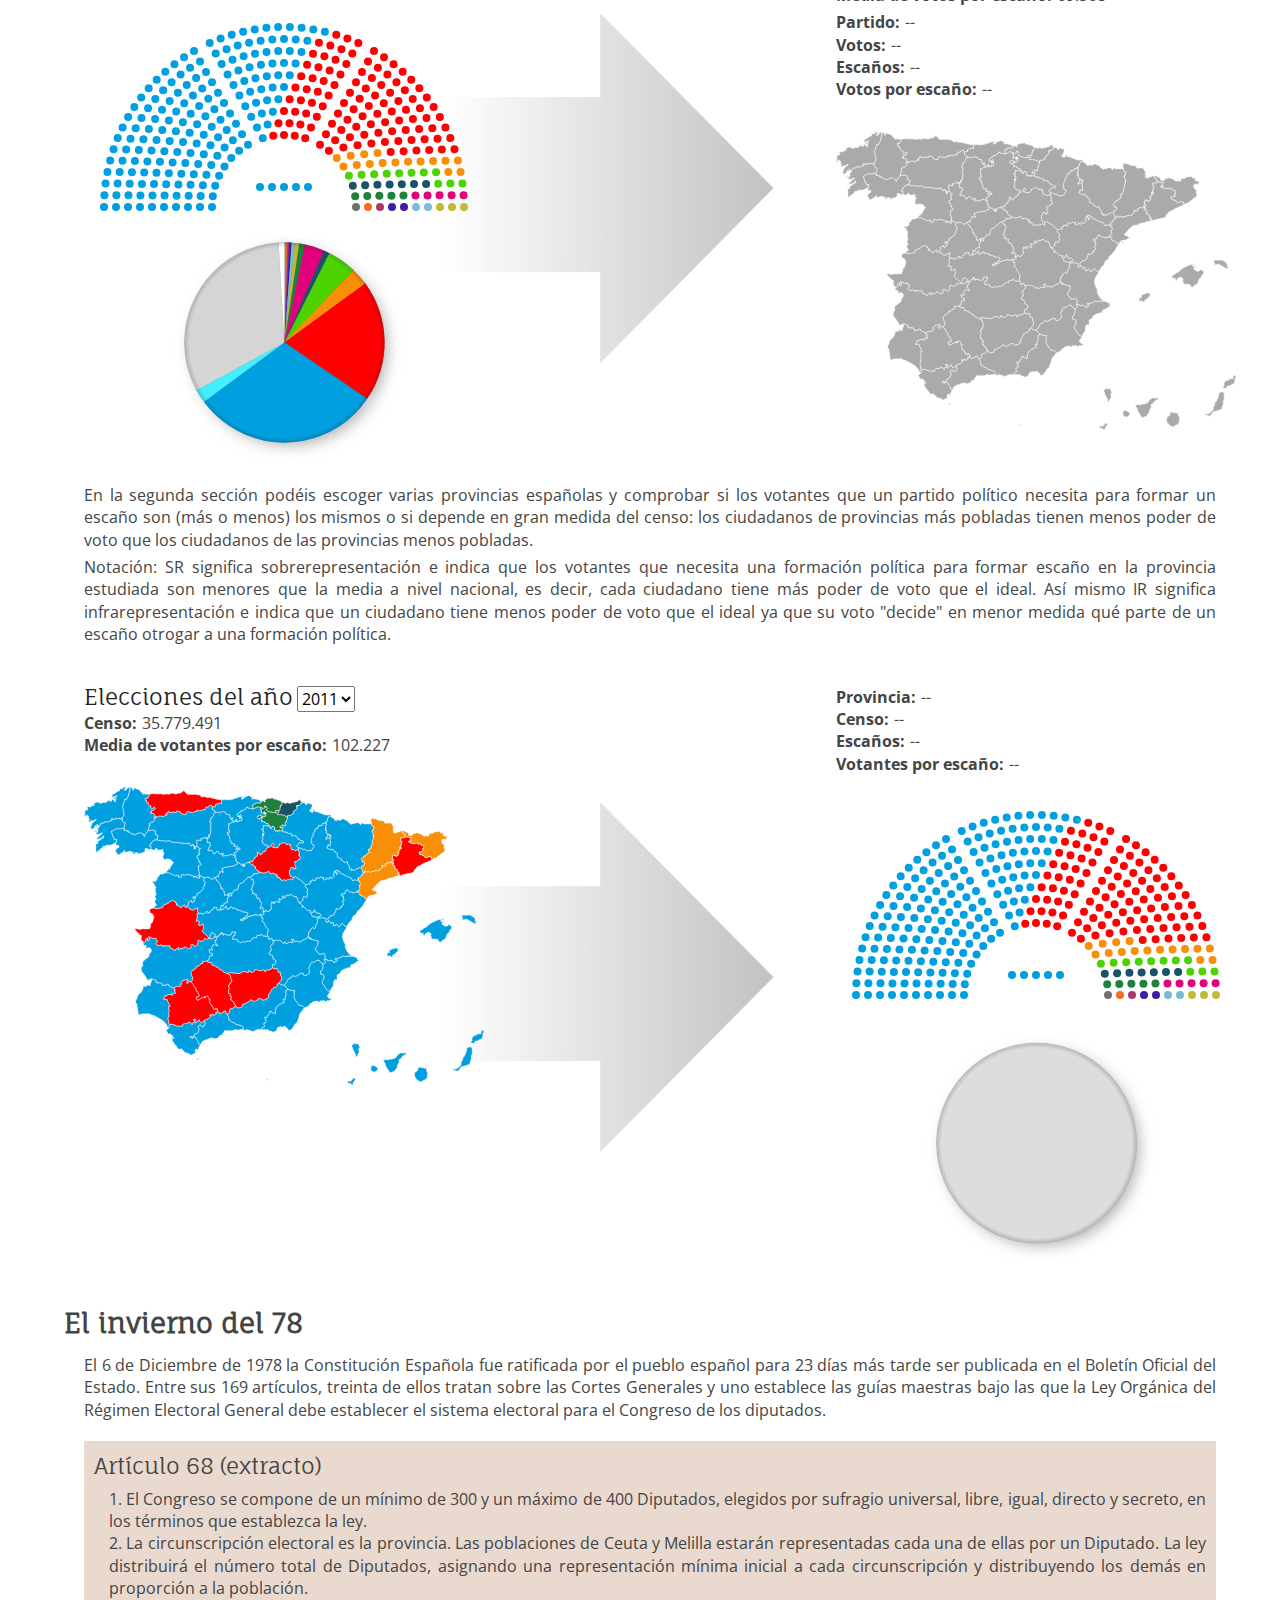
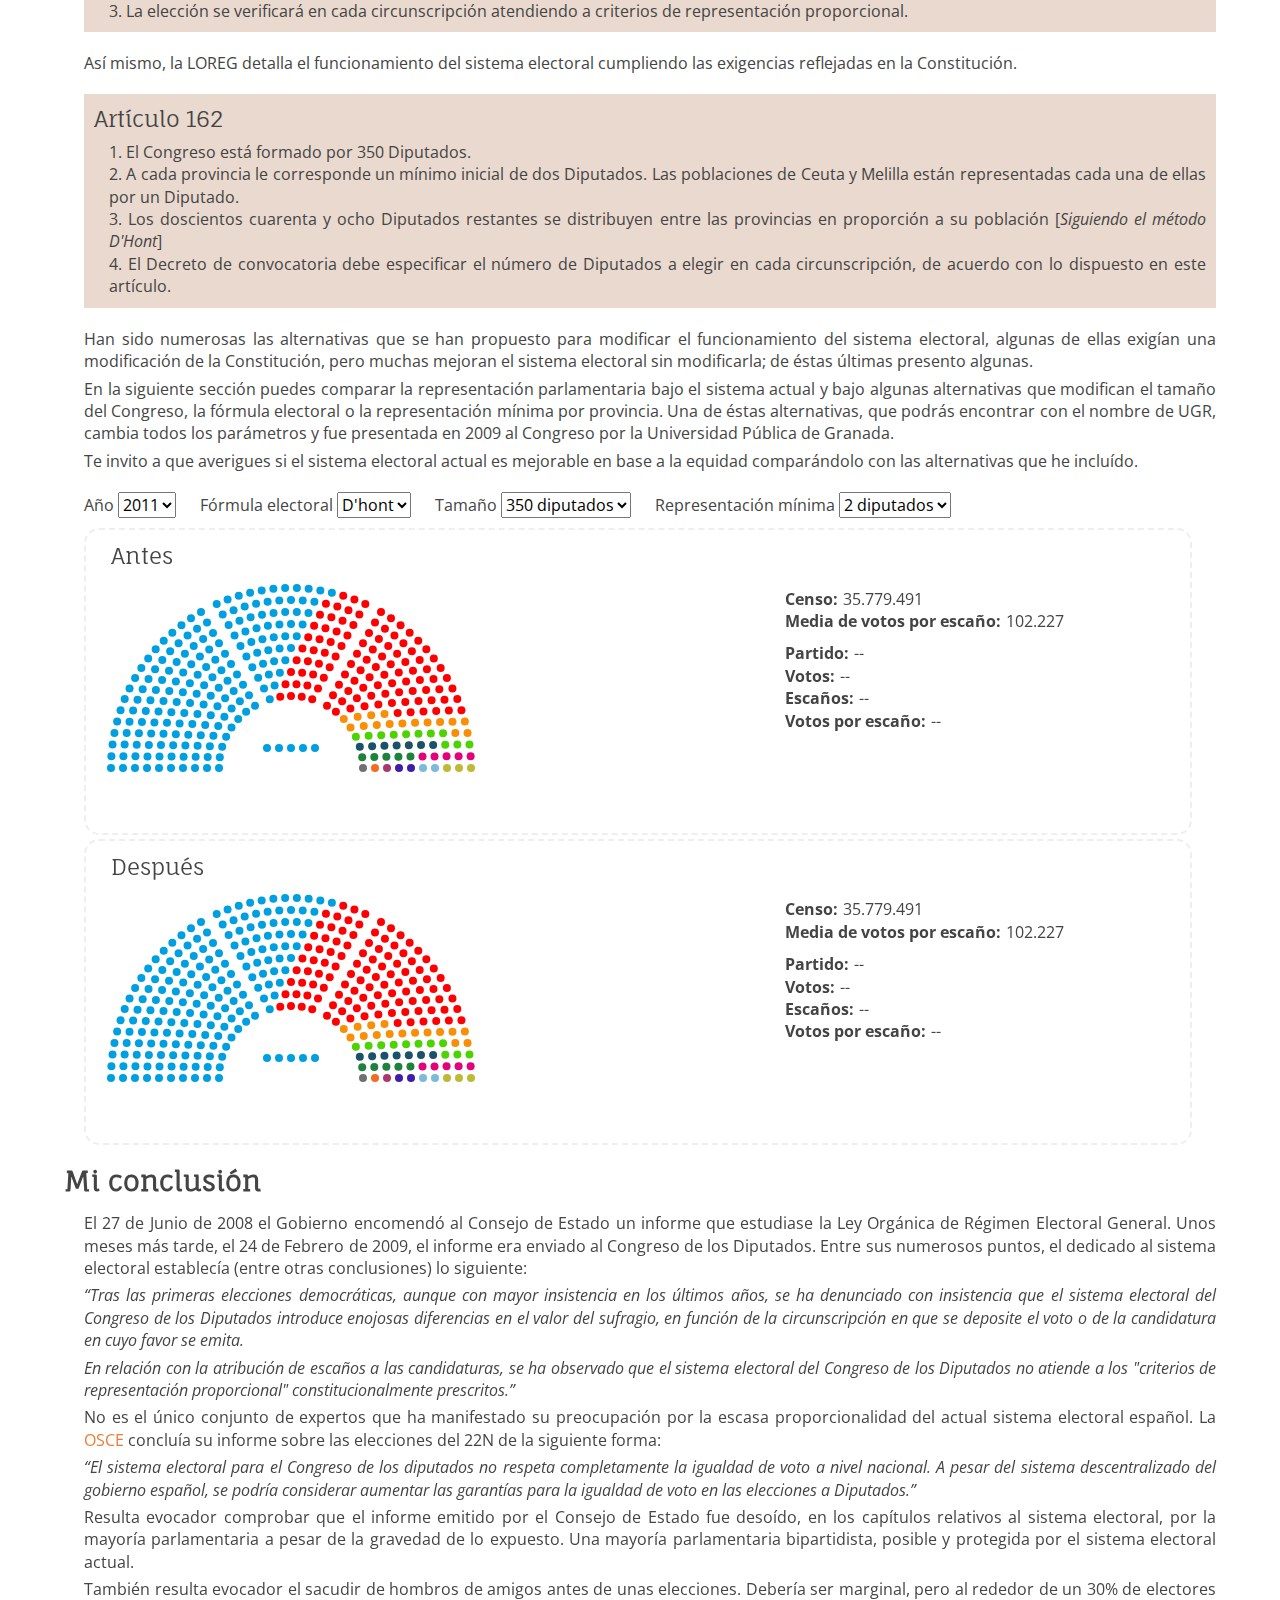
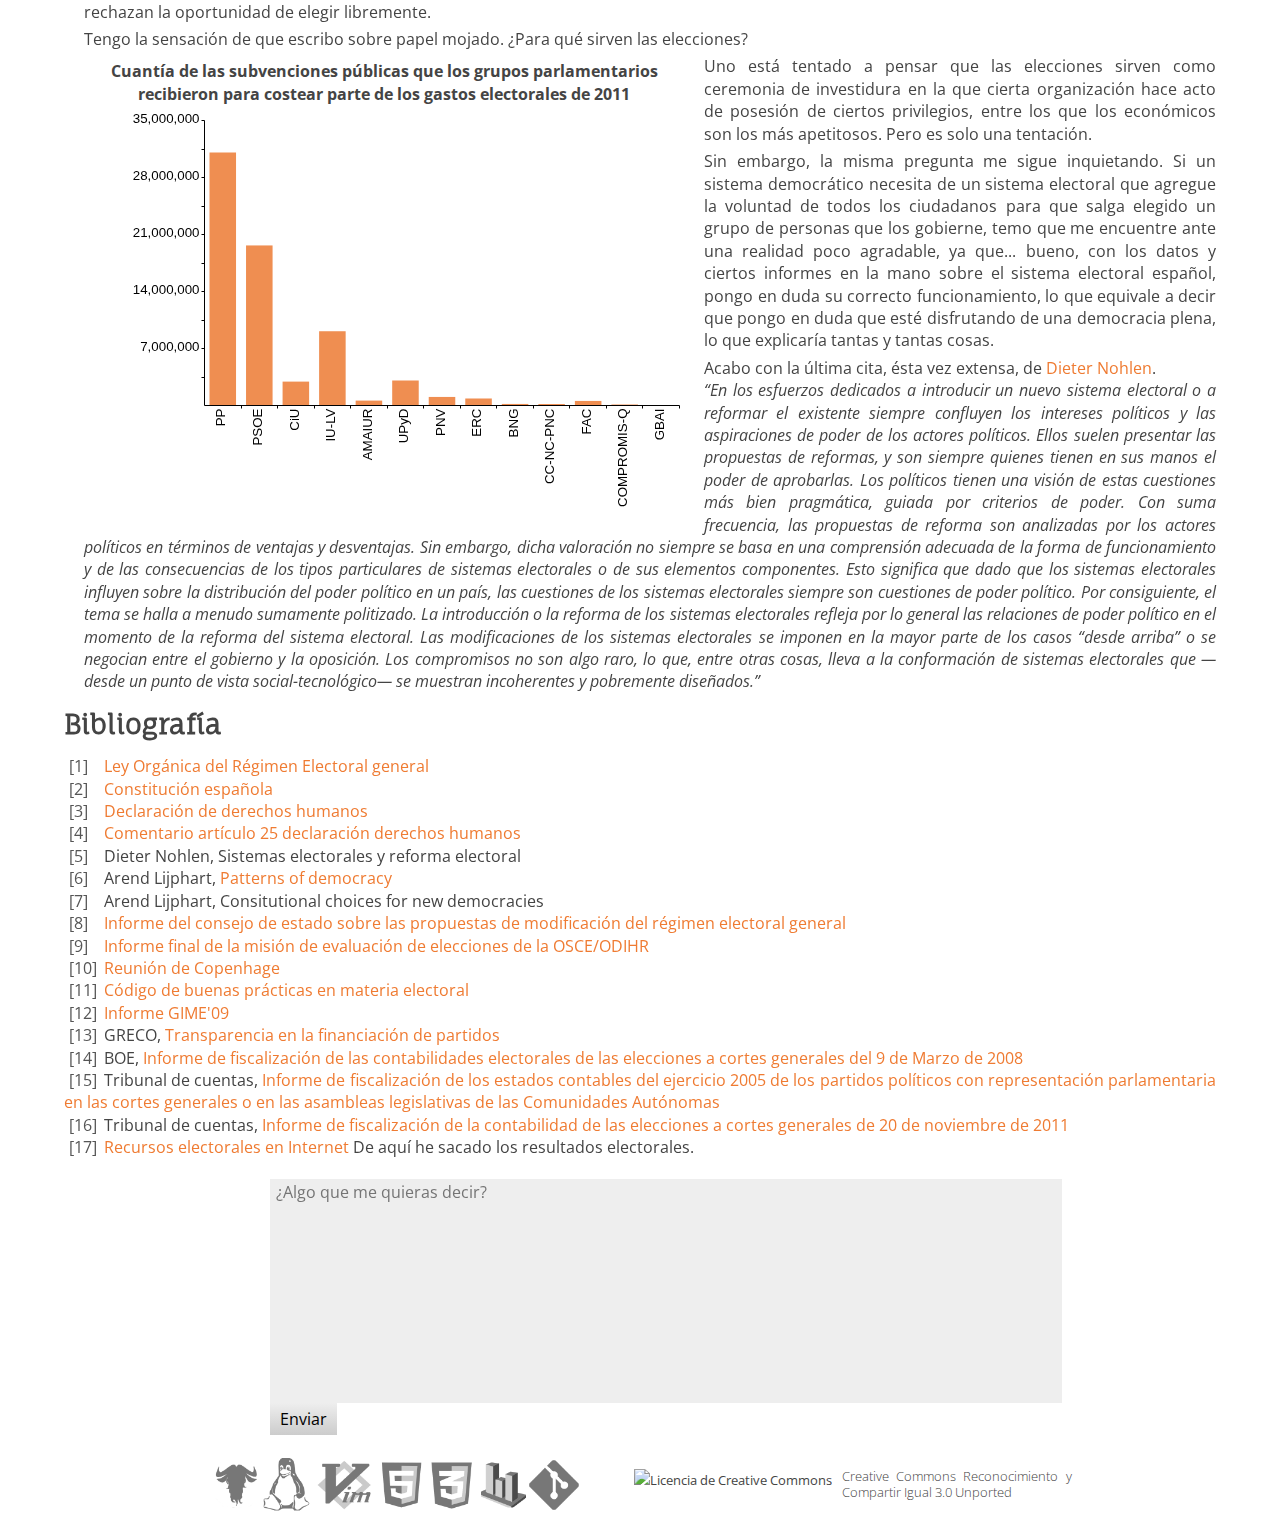
==== commit 03ca7c57: "Last revision of the literature; added email support and powered updated" ====
--- a/index.html
+++ b/index.html
@@ -329,7 +329,7 @@
 
             <section>
                 <h2>Mi conclusión</h2>
-                <p>El 27 de Junio de 2008 el Gobierno encomendó al Consejo de Estado un informe que estudiase la Ley Orgánica de Régimen Electoral General. Unos meses más tarde, el 24 de Febrero de 2009, el informe era enviado al Congreso de los Diputados. Entre sus numerosos puntos, el dedicado al sistema electoral establecía lo siguiente:</p>
+                <p>El 27 de Junio de 2008 el Gobierno encomendó al Consejo de Estado un informe que estudiase la Ley Orgánica de Régimen Electoral General. Unos meses más tarde, el 24 de Febrero de 2009, el informe era enviado al Congreso de los Diputados. Entre sus numerosos puntos, el dedicado al sistema electoral establecía (entre otras conclusiones) lo siguiente:</p>
                 <blockquote>
                     <p>Tras las primeras elecciones democráticas, aunque con mayor insistencia en los últimos años, se ha denunciado con insistencia que el sistema electoral del Congreso de los Diputados introduce enojosas diferencias en el valor del sufragio, en función de la circunscripción en que se deposite el voto o de la candidatura en cuyo favor se emita.<p>
                     <p>En relación con la atribución de escaños a las candidaturas, se ha observado que el sistema electoral del Congreso de los Diputados no atiende a los "criterios de representación proporcional" constitucionalmente prescritos.</p>
@@ -371,6 +371,10 @@
                 <li id="elecciones"><span></span><a href="http://electionresources.org/">Recursos electorales en Internet</a> De aquí he sacado los resultados electorales.</li>
             </ol>
 
+            <section id="contact">
+                <textarea id="mensaje" rows=10 placeholder="¿Algo que me quieras decir?"></textarea>
+                <button type="submit">Enviar</button>
+            </section>
             <div class="footer">
                 <img id="powered" src="images/powered.png" />
                 <a rel="license" href="http://creativecommons.org/licenses/by-sa/3.0/deed.es_ES">
--- a/css/base.css
+++ b/css/base.css
@@ -61,11 +61,8 @@
 
 button{
     display: block;
-    margin-top: 10px;
-    border-radius: 15px;
     padding: 5px 10px;
     background: linear-gradient(to bottom, #EEE, #CCC) repeat scroll 0 0 transparent;
-    box-shadow: 0 0 5px #aaa;
     border: none;
 }
 
@@ -80,6 +77,13 @@
 
 textarea{
     resize: none;
+    background: #eee;
+    border: none;
+    padding: 2px 6px;
+}
+
+textarea:focus{
+    background: #ddd;
 }
 
 a{
@@ -157,6 +161,31 @@
     padding-left: 5px;
 }
 
+.warning{ 
+    background: linear-gradient(135deg, rgba(0, 0, 0, 0.04) 25%, transparent 25%, transparent 50%, rgba(0, 0, 0, 0.04) 50%, rgba(0, 0, 0, 0.04) 75%, transparent 75%, transparent) repeat 0 0 / 50px 50px, #ffe761;
+    position: fixed;
+    z-index: 20;
+    width: 100%;
+}
+
+.warning .close{
+    float: right;
+    margin: 5px;
+    opacity: 0.5;
+}
+
+.warning .close:hover{
+    opacity: 1;
+}
+
+.warning img{
+    width: 20px;
+}
+
+.warning p{
+    margin: 0 5px 0 15px;
+}
+
 #title{
     display: flex;
     background: radial-gradient(ellipse at center, hsl(0,0%,29%) 0%,hsl(0,0%,6%) 100%);
@@ -175,6 +204,10 @@
 #title p{
     color: white;
     text-shadow: 2px 2px 5px #777;
+}
+
+#title a{
+    line-height: 30px;
 }
 
 #title a:hover{
@@ -437,6 +470,11 @@
 .bibliography li :nth-child(2){
     padding-left: 40px;
     margin: 0;
+}
+
+#contact textarea{
+    width: 100%;
+    margin-top: 20px;
 }
 
 div.footer{
@@ -589,6 +627,11 @@
        width: 90%
     }
 
+    #contact{
+        width: 780px;
+        margin: 0 auto;
+    } 
+
     #developmentNation, #developmentProvinces{
         background: url("../images/arrow.png") 60% 50% no-repeat;
         background-size: auto 350px;
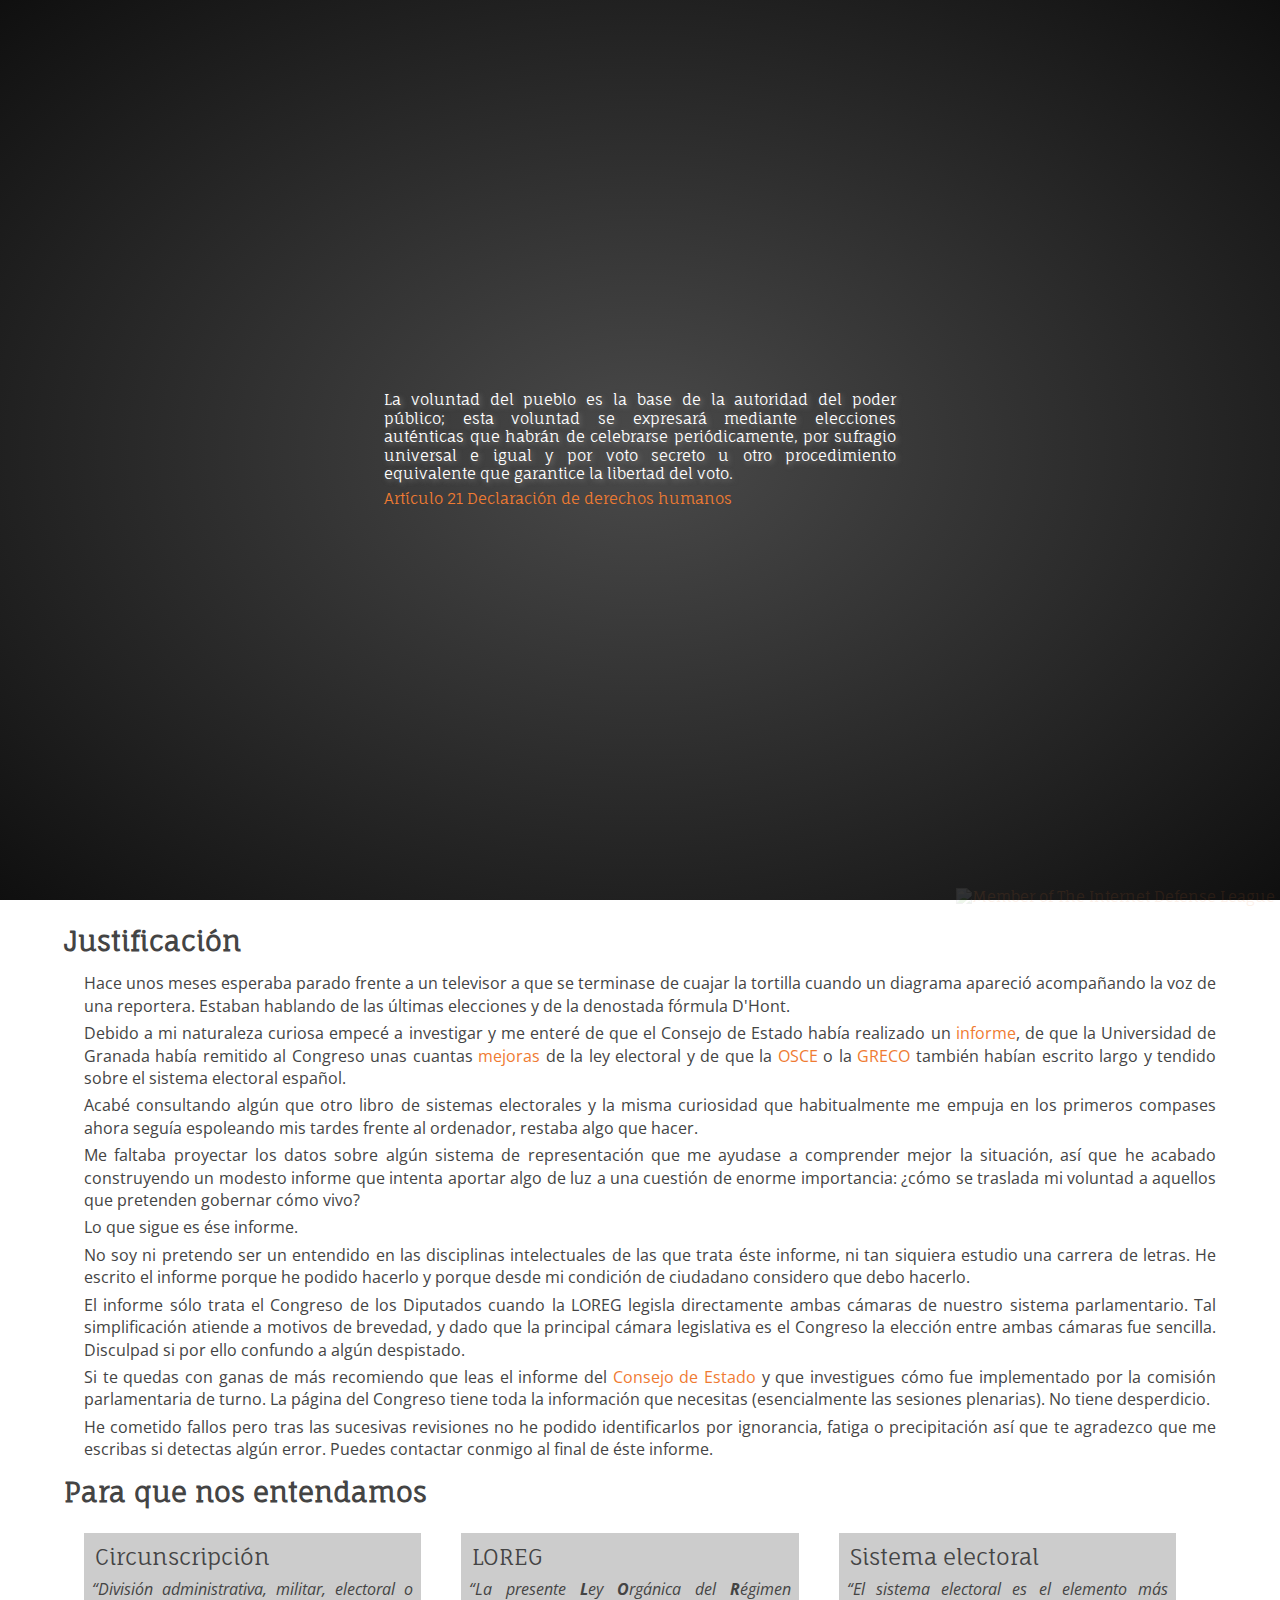
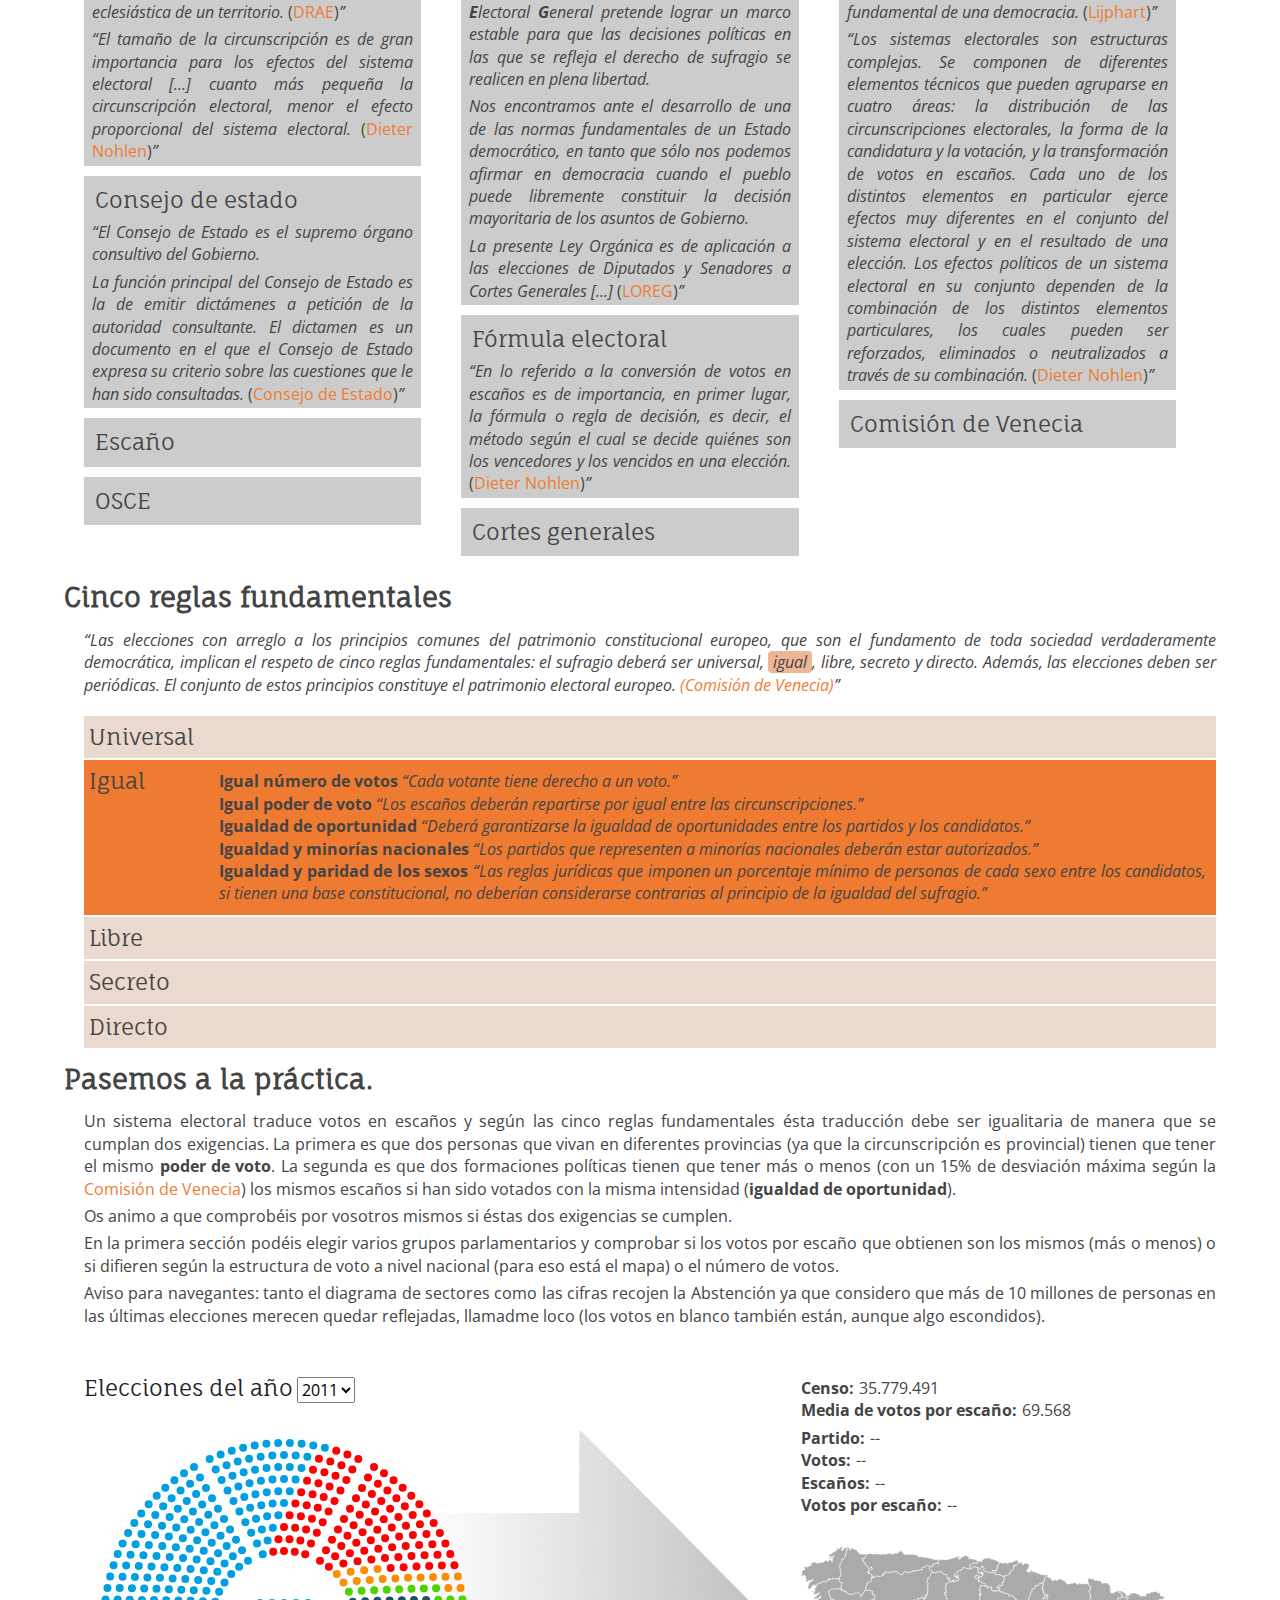
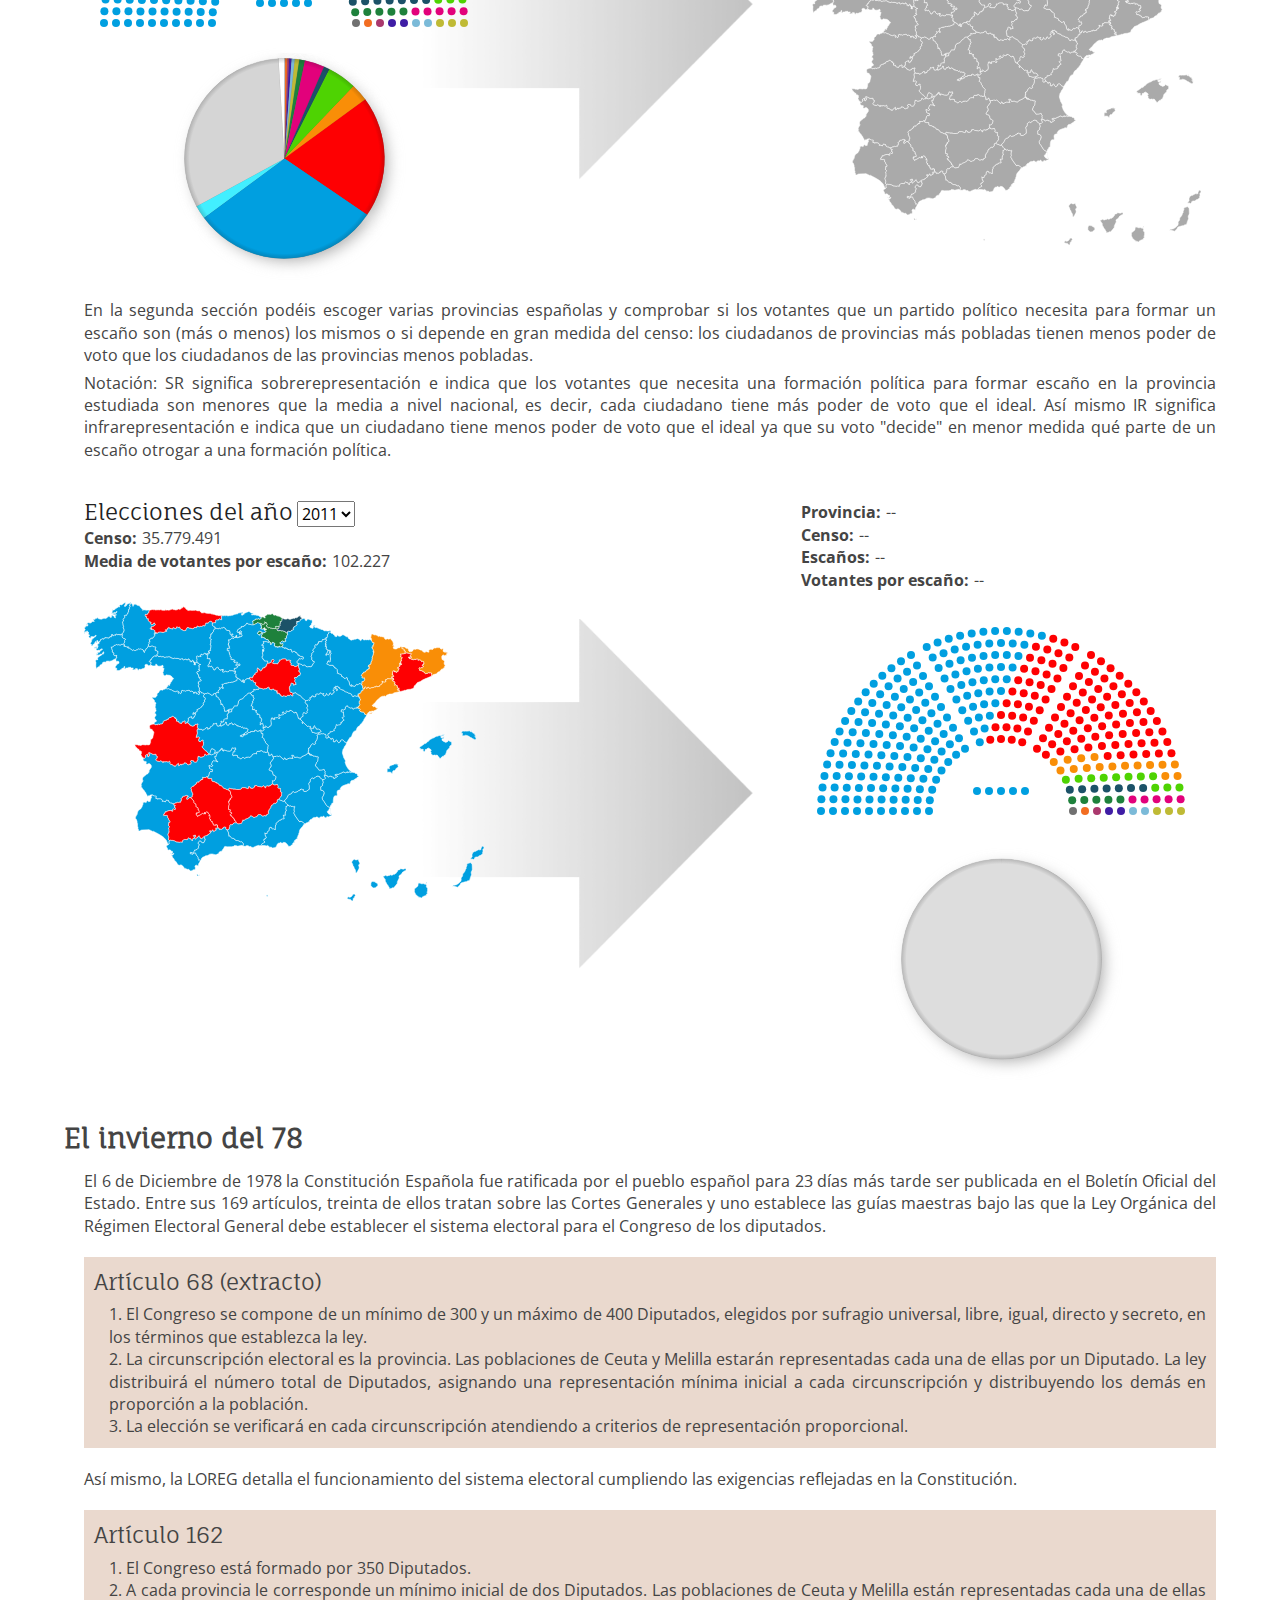
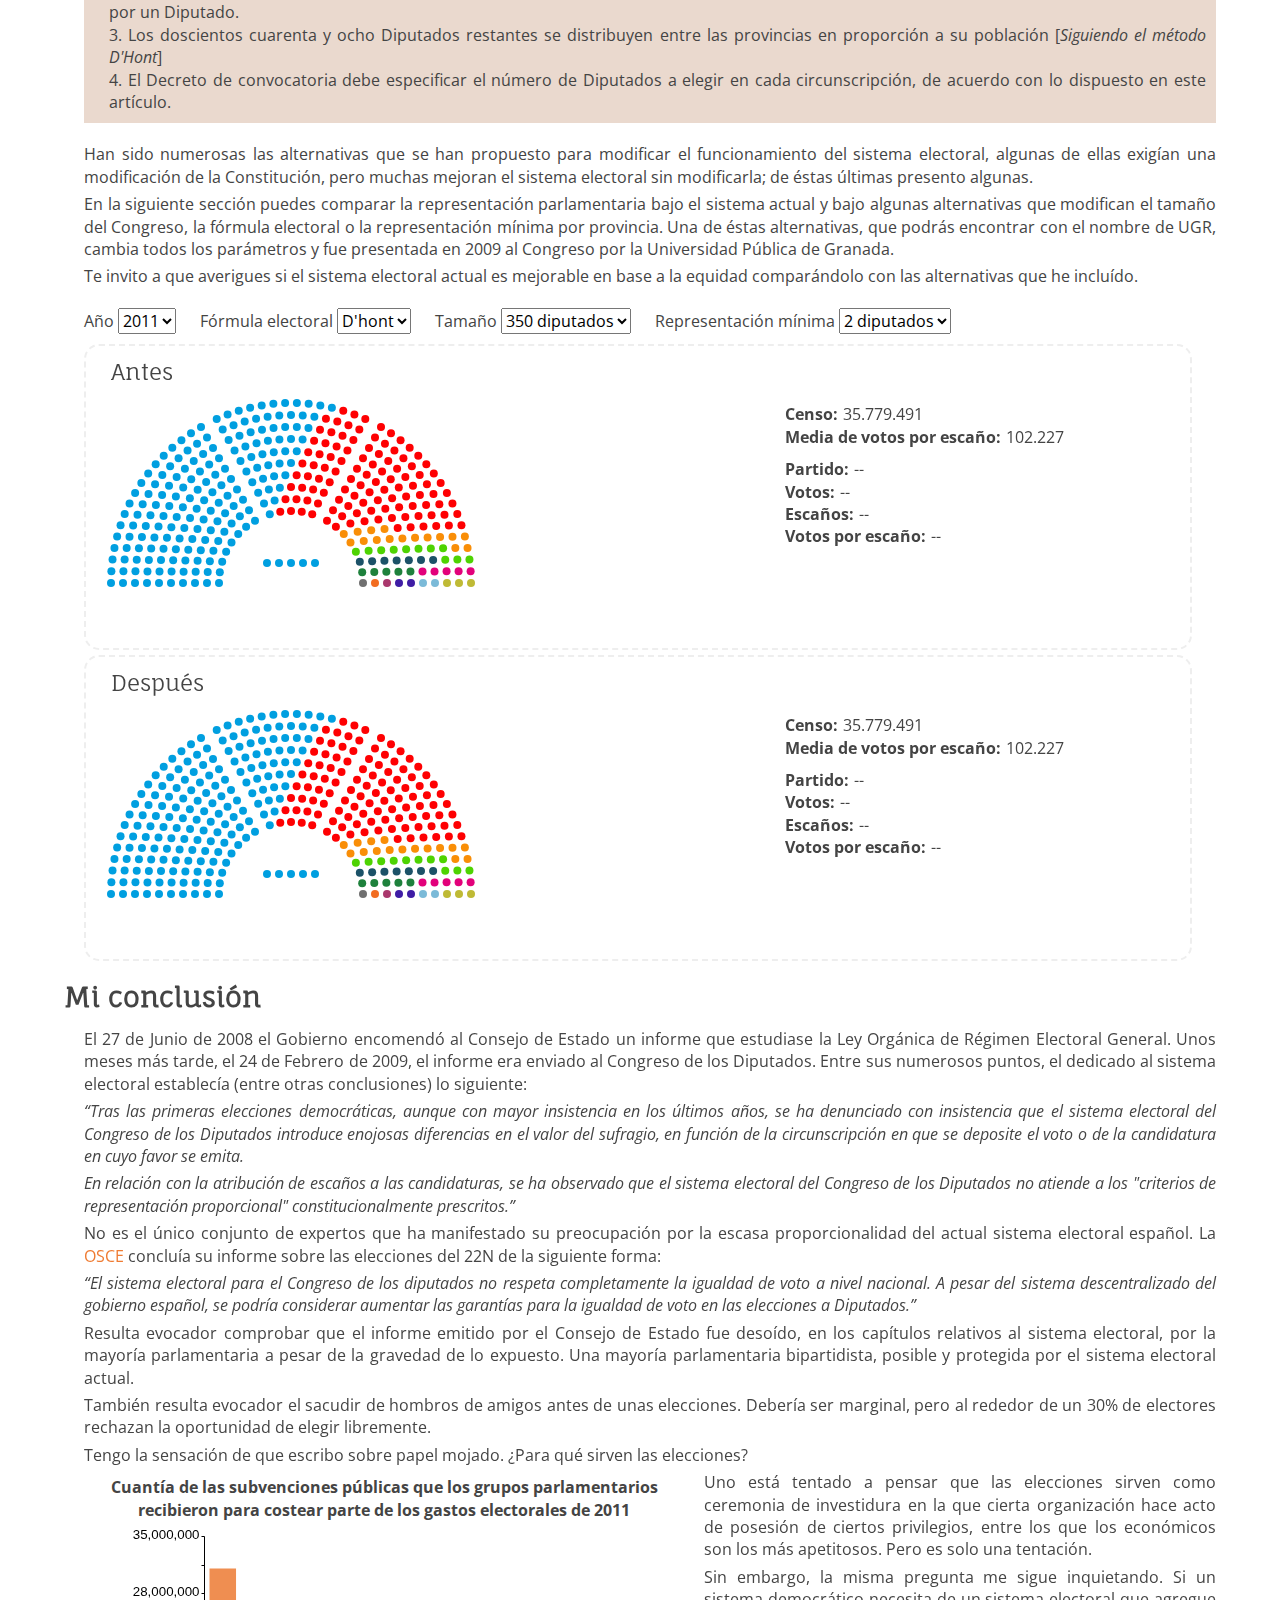
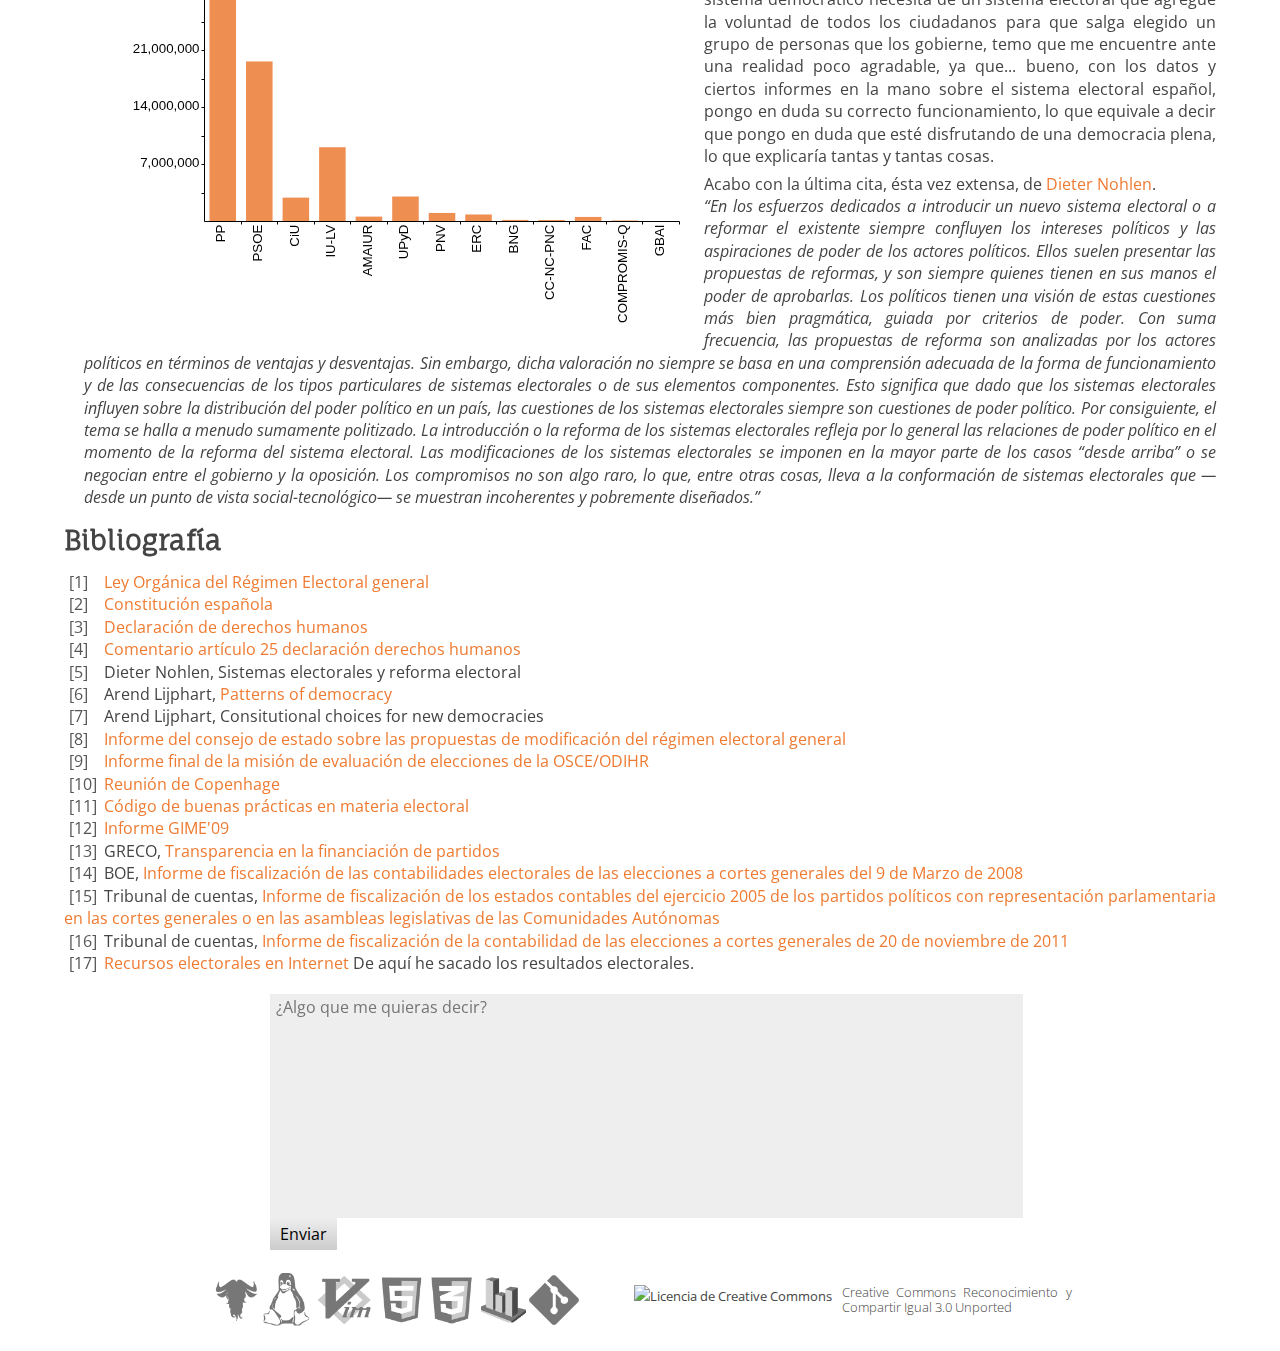
==== commit 57f2fab4: "Definitions finished, added support for email. Almost in the end." ====
--- a/index.html
+++ b/index.html
@@ -3,7 +3,6 @@
     <head>
         <title>LOREG</title>
         <meta charset="utf-8">
-        <!--<link rel="stylesheet" href="css/GGS.css">-->
         <link rel="stylesheet" href="css/normalize.css">
         <link rel="stylesheet" href="css/base.css">
         <link href='http://fonts.googleapis.com/css?family=Open+Sans:400,700,400italic,300' rel='stylesheet' type='text/css'>
@@ -22,9 +21,12 @@
 
         <section id="title">
             <div>
-                <p>La voluntad del pueblo es la base de la autoridad del poder público; esta voluntad se expresará mediante elecciones auténticas que habrán de celebrarse periódicamente, por sufragio universal e igual y por voto secreto u otro procedimiento equivalente que garantice la libertad del voto. </p>
-                <a href="http://www.un.org/es/documents/udhr/index_print.shtml#a21">Artículo 21 Declaración de derechos humanos</a>
+                <div>
+                    <p>La voluntad del pueblo es la base de la autoridad del poder público; esta voluntad se expresará mediante elecciones auténticas que habrán de celebrarse periódicamente, por sufragio universal e igual y por voto secreto u otro procedimiento equivalente que garantice la libertad del voto. </p>
+                    <a href="http://www.un.org/es/documents/udhr/index_print.shtml#a21">Artículo 21 Declaración de derechos humanos</a>
+                </div>
             </div>
+            <a id="internet-free" href="http://internetdefenseleague.org"><img src="http://internetdefenseleague.org/images/badges/final/shield_badge.png" alt="Member of The Internet Defense League" /></a>
         </section>
 
         <div class="wrapper">
@@ -44,16 +46,9 @@
                 <h2>Para que nos entendamos</h2>
                 <div id="definitions">
                     <div id="column1" class="column">
-                        <div id="circunscripcion" class="definition">
-                            <h3>Circunscripción</h3>
-                            <div class="paragraph">
-                                <q>División administrativa, militar, electoral o eclesiástica de un territorio. <a href="http://buscon.rae.es/drae/srv/search?val=circunscripciones">DRAE</a></q>
-                                <q>El tamaño de la circunscripción es de gran importancia para los efectos del sistema electoral [...] cuanto más pequeña la circunscripción electoral, menor el efecto proporcional del sistema electoral. <a href="#bnohlen">Dieter Nohlen</a></q>
-                            </div>
-                        </div>
                         <div id="loreg" class="definition">
                             <h3>LOREG</h3>
-                            <div class="paragraph reset">
+                            <div class="paragraph">
                                 <blockquote>
                                     <p>La presente <b>L</b>ey <b>O</b>rgánica del <b>R</b>égimen <b>E</b>lectoral <b>G</b>eneral pretende lograr un marco estable para que las decisiones políticas en las que se refleja el derecho de sufragio se realicen en plena libertad.</p>
                                     <p>Nos encontramos ante el desarrollo de una de las normas fundamentales de un Estado democrático, en tanto que sólo nos podemos afirmar en democracia cuando el pueblo puede libremente constituir la decisión mayoritaria de los asuntos de Gobierno.</p>
@@ -61,14 +56,35 @@
                                 </blockquote>
                             </div>
                         </div>
+                        <div id="circunscripcion" class="definition">
+                            <h3>Circunscripción</h3>
+                            <div class="paragraph">
+                                <q>División administrativa, militar, electoral o eclesiástica de un territorio. <a href="http://buscon.rae.es/drae/srv/search?val=circunscripciones">DRAE</a></q>
+                                <q>El tamaño de la circunscripción es de gran importancia para los efectos del sistema electoral [...] cuanto más pequeña la circunscripción electoral, menor el efecto proporcional del sistema electoral. <a href="#bnohlen">Dieter Nohlen</a></q>
+                            </div>
+                        </div>
+                        <div id="selectoral" class="definition">
+                            <h3>Sistema electoral</h3>
+                            <div class="paragraph">
+                                <q>El sistema electoral es el elemento más fundamental de una democracia. <a href="#blijphart">Lijphart</a></q>
+                                <q>Los sistemas electorales son estructuras complejas. Se componen de diferentes elementos técnicos que pueden agruparse en cuatro áreas: la distribución de las circunscripciones electorales, la forma de la candidatura y la votación, y la transformación de votos en escaños. Cada uno de los distintos elementos en particular ejerce efectos muy diferentes en el conjunto del sistema electoral y en el resultado de una elección. Los efectos políticos de un sistema electoral en su conjunto dependen de la combinación de los distintos elementos particulares, los cuales pueden ser reforzados, eliminados o neutralizados a través de su combinación. <a href="#bnohlen">Dieter Nohlen</a></q>
+                            </div>
+                        </div>
                         <div id="felectoral" class="definition reset">
                             <h3>Fórmula electoral</h3>
                             <div class="paragraph">
                                 <q>En lo referido a la conversión de votos en escaños es de importancia, en primer lugar, la fórmula o regla de decisión, es decir, el método según el cual se decide quiénes son los vencedores y los vencidos en una elección. <a href="#bnohlen">Dieter Nohlen</a></q>
                             </div>
                         </div>
-                    </div>
-                    <div id="column2" class="column">
+                        <div id="consejo" class="definition">
+                            <h3>Consejo de estado</h3>
+                            <div class="paragraph">
+                                <blockquote>
+                                    <p>El Consejo de Estado es el supremo órgano consultivo del Gobierno.</p>
+                                    <p>La función principal del Consejo de Estado es la de emitir dictámenes a petición de la autoridad consultante. El dictamen es un documento en el que el Consejo de Estado expresa su criterio sobre las cuestiones que le han sido consultadas. <a href="#bconsejo">Consejo de Estado</a></p>
+                                </blockquote>
+                            </div>
+                        </div>
                         <div id="cortes" class="definition">
                             <h3>Cortes generales</h3>
                             <div class="paragraph closed">
@@ -87,39 +103,25 @@
                                 </blockquote>
                             </div>
                         </div>
-                        <div id="selectoral" class="definition">
-                            <h3>Sistema electoral</h3>
-                            <div class="paragraph">
-                                <q>El sistema electoral es el elemento más fundamental de una democracia. <a href="#blijphart">Lijphart</a></q>
-                                <q>Los sistemas electorales son estructuras complejas. Se componen de diferentes elementos técnicos que pueden agruparse en cuatro áreas: la distribución de las circunscripciones electorales, la forma de la candidatura y la votación, y la transformación de votos en escaños. Cada uno de los distintos elementos en particular ejerce efectos muy diferentes en el conjunto del sistema electoral y en el resultado de una elección. Los efectos políticos de un sistema electoral en su conjunto dependen de la combinación de los distintos elementos particulares, los cuales pueden ser reforzados, eliminados o neutralizados a través de su combinación. <a href="#bnohlen">Dieter Nohlen</a></q>
-                            </div>
-                        </div>
-                    </div>
-                    <div id="column3" class="column">
-                        <div id="consejo" class="definition">
-                            <h3>Consejo de estado</h3>
-                            <div class="paragraph">
-                                <blockquote>
-                                    <p>El Consejo de Estado es el supremo órgano consultivo del Gobierno.</p>
-                                    <p>La función principal del Consejo de Estado es la de emitir dictámenes a petición de la autoridad consultante. El dictamen es un documento en el que el Consejo de Estado expresa su criterio sobre las cuestiones que le han sido consultadas. <a href="#bconsejo">Consejo de Estado</a></p>
-                                </blockquote>
-                            </div>
-                        </div>
                         <div id="osce" class="definition">
                             <h3>OSCE</h3>
-                            <div class="paragraph">
+                            <div class="paragraph closed">
                                 <q>La Organización para la Seguridad y Cooperación en Europa brinda un foro para el diálogo político de alto nivel sobre una amplia gama de cuestiones de seguridad, así como una plataforma para llevar a cabo actividades encaminadas a mejorar las vidas de ciudadanos y comunidades <a href="#bosce">OSCE</a></q>
                             </div>
                         </div>
                         <div id="venecia" class="definition">
                             <h3>Comisión de Venecia</h3>
-                            <div class="paragraph">
+                            <div class="paragraph closed">
                                 <blockquote>
                                     <p>La Comisión Europea para la Democracia a través de la Ley (mejor conocida como la Comisión de Venecia) es el Consejo del órgano asesor europeo en materia constitucional.</p>
                                     <p>El papel de la comisión de Venecia es facilitar consejo legal a sus miembros estado y, en particular, ayudar a aquellos estados que lo deseen a adecuar sus estructuras legales e institucionales a los estándares europeos y experiencia internacional en los campos de la democracia, derechos humanos y el imperio de la ley. <a href="#bvenecia">Consejo de Europa</a></p>
                                 </blockquote>
                             </div>
                         </div>
+                    </div>
+                    <div id="column2" class="column hidden">
+                    </div>
+                    <div id="column3" class="column hidden">
                     </div>
                 </div>
             </section>
@@ -392,6 +394,5 @@
         <script src="js/events.js"></script>
         <script src="js/graphics.js"></script>
         <script src="js/base.js"></script>
-        <!--<script src="/js/GGS.js"></script>-->
     </body>
 </html>
--- a/css/base.css
+++ b/css/base.css
@@ -187,14 +187,20 @@
 }
 
 #title{
+    background: radial-gradient(ellipse at center, hsl(0,0%,29%) 0%,hsl(0,0%,6%) 100%);
+    position: relative;
+}
+
+#title > div{
     display: flex;
-    background: radial-gradient(ellipse at center, hsl(0,0%,29%) 0%,hsl(0,0%,6%) 100%);
-}
-
-#title div{
-    width: 50%;
+    height: 100%;
+}
+
+#title > div > div{
+    width: 40%;
     margin: auto auto;
 }
+
 #title *{
     font-family: 'Fauna One';
     font-size: 15px;
@@ -212,6 +218,21 @@
 
 #title a:hover{
     color: #FA782A;
+}
+
+#internet-free{
+    position: absolute;
+    bottom: 5px;
+    right: 5px;
+    opacity: 0.1;
+}
+
+#internet-free:hover{
+    opacity: 0.6;
+}
+
+#internet-free img{
+    width: 175px;
 }
 
 #rules span{
@@ -387,7 +408,7 @@
 }
 
 #developmentNation, #developmentProvinces{
-    width: 100%;
+    width: 97%;
 }
 
 #developmentProvinces{
@@ -473,7 +494,7 @@
 }
 
 #contact textarea{
-    width: 100%;
+    width: 95%;
     margin-top: 20px;
 }
 
@@ -623,6 +644,14 @@
 }
 
 @media all and (min-width: 1200px){
+    #internet-free{
+        bottom: -12px;
+    }
+
+    #internet-free img{
+        width: 250px;
+    }
+
     .wrapper{
        width: 90%
     }
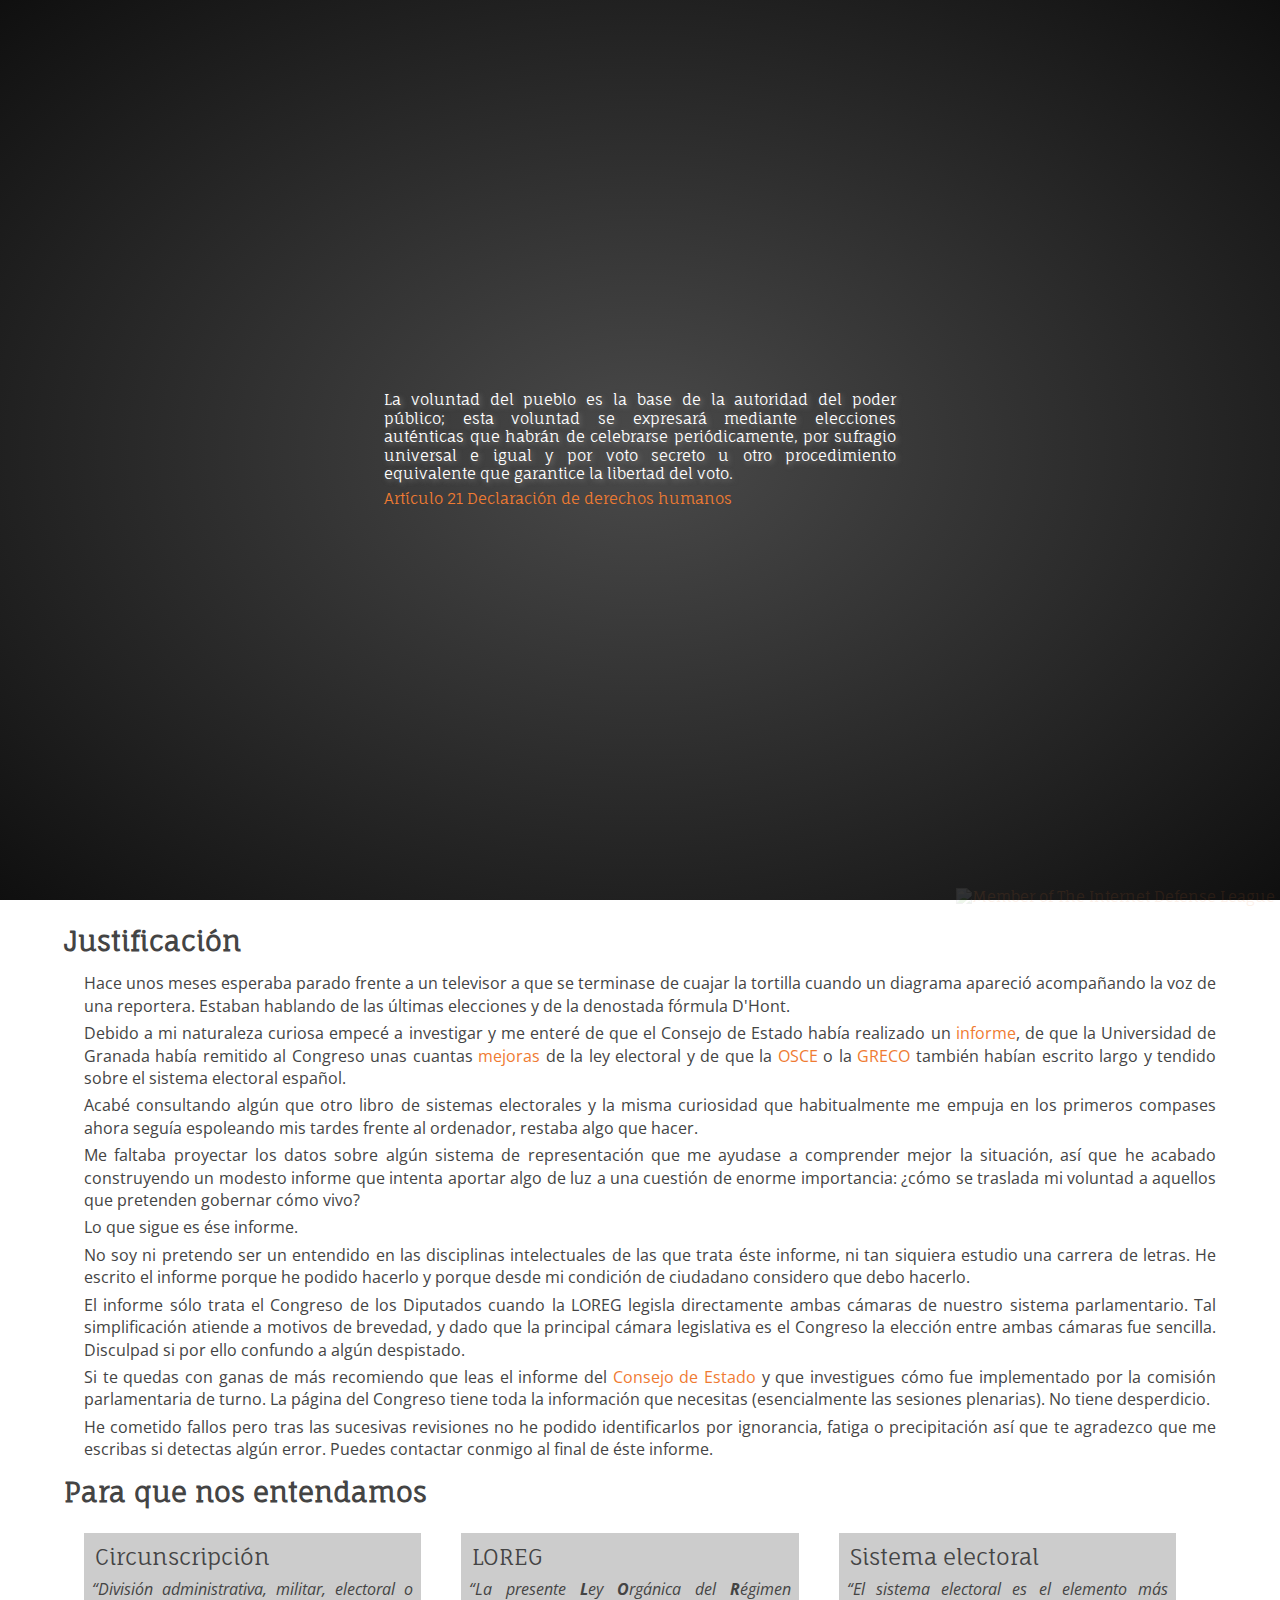
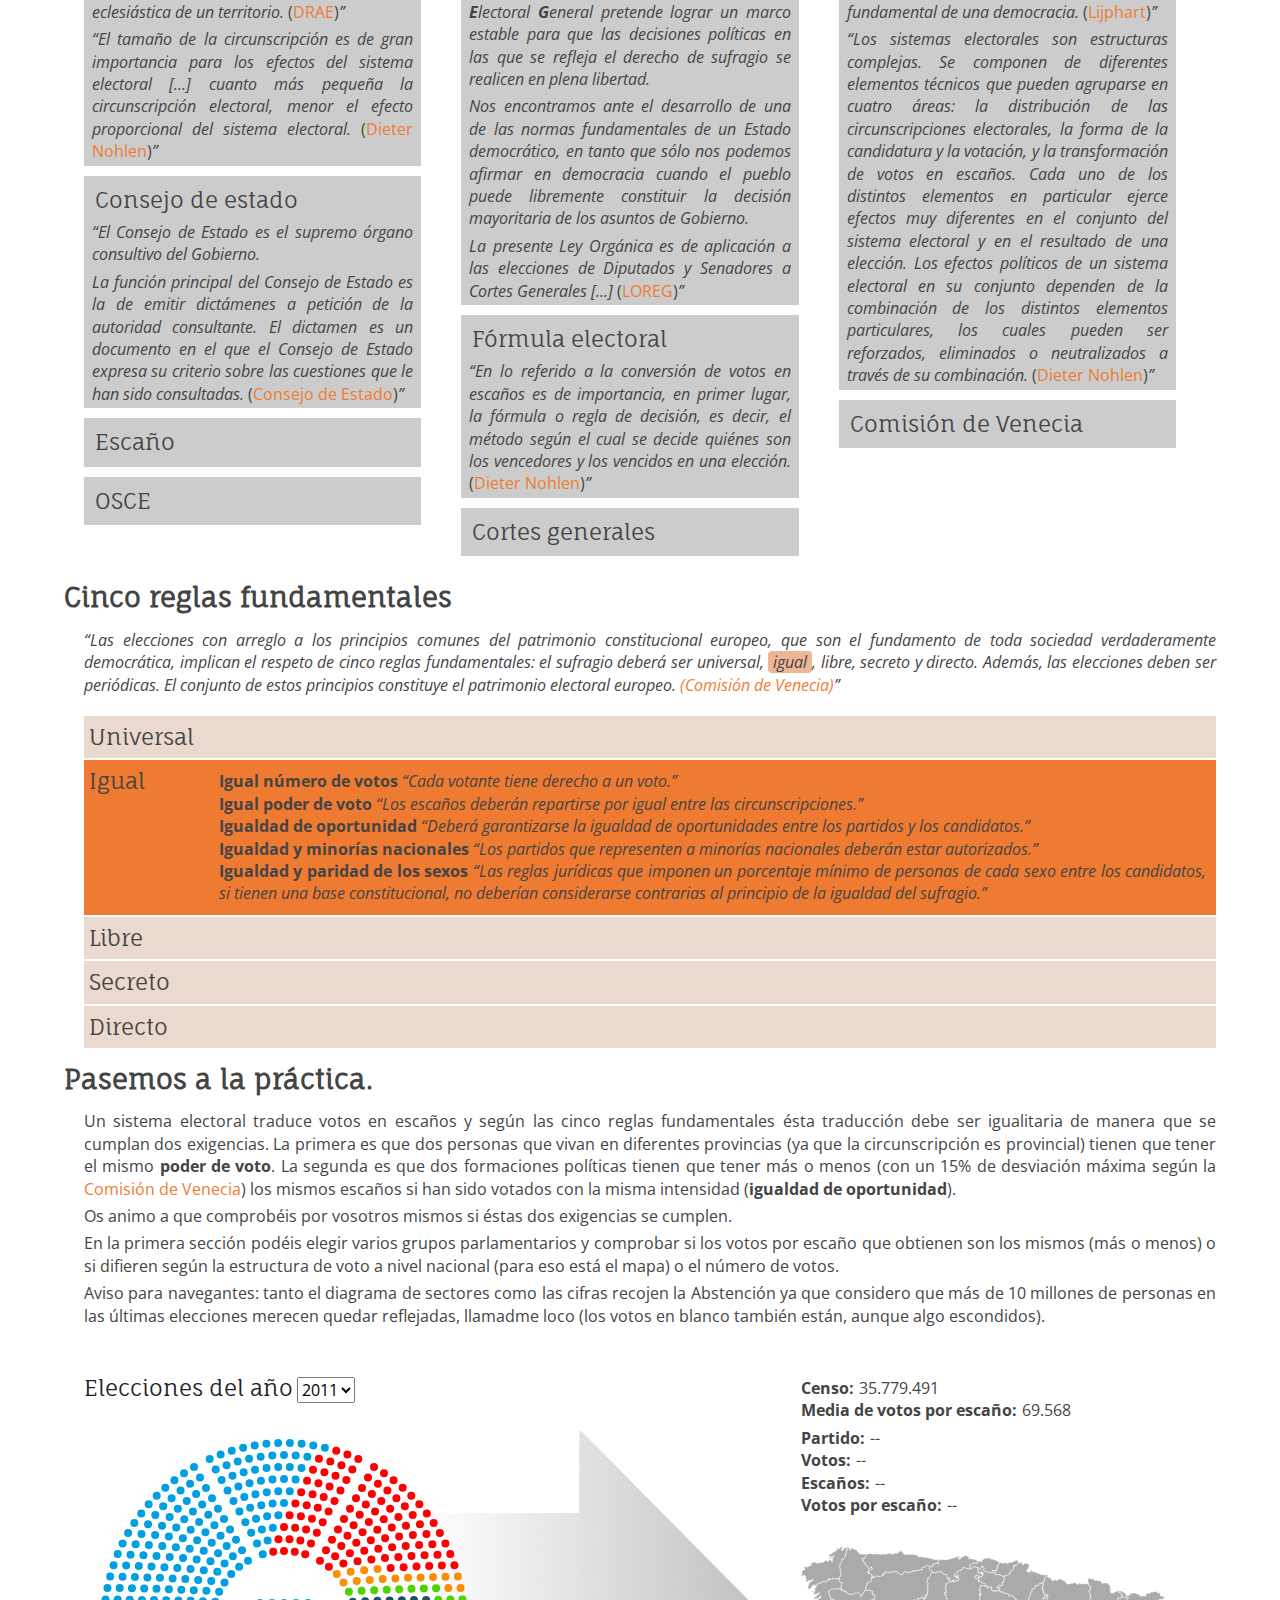
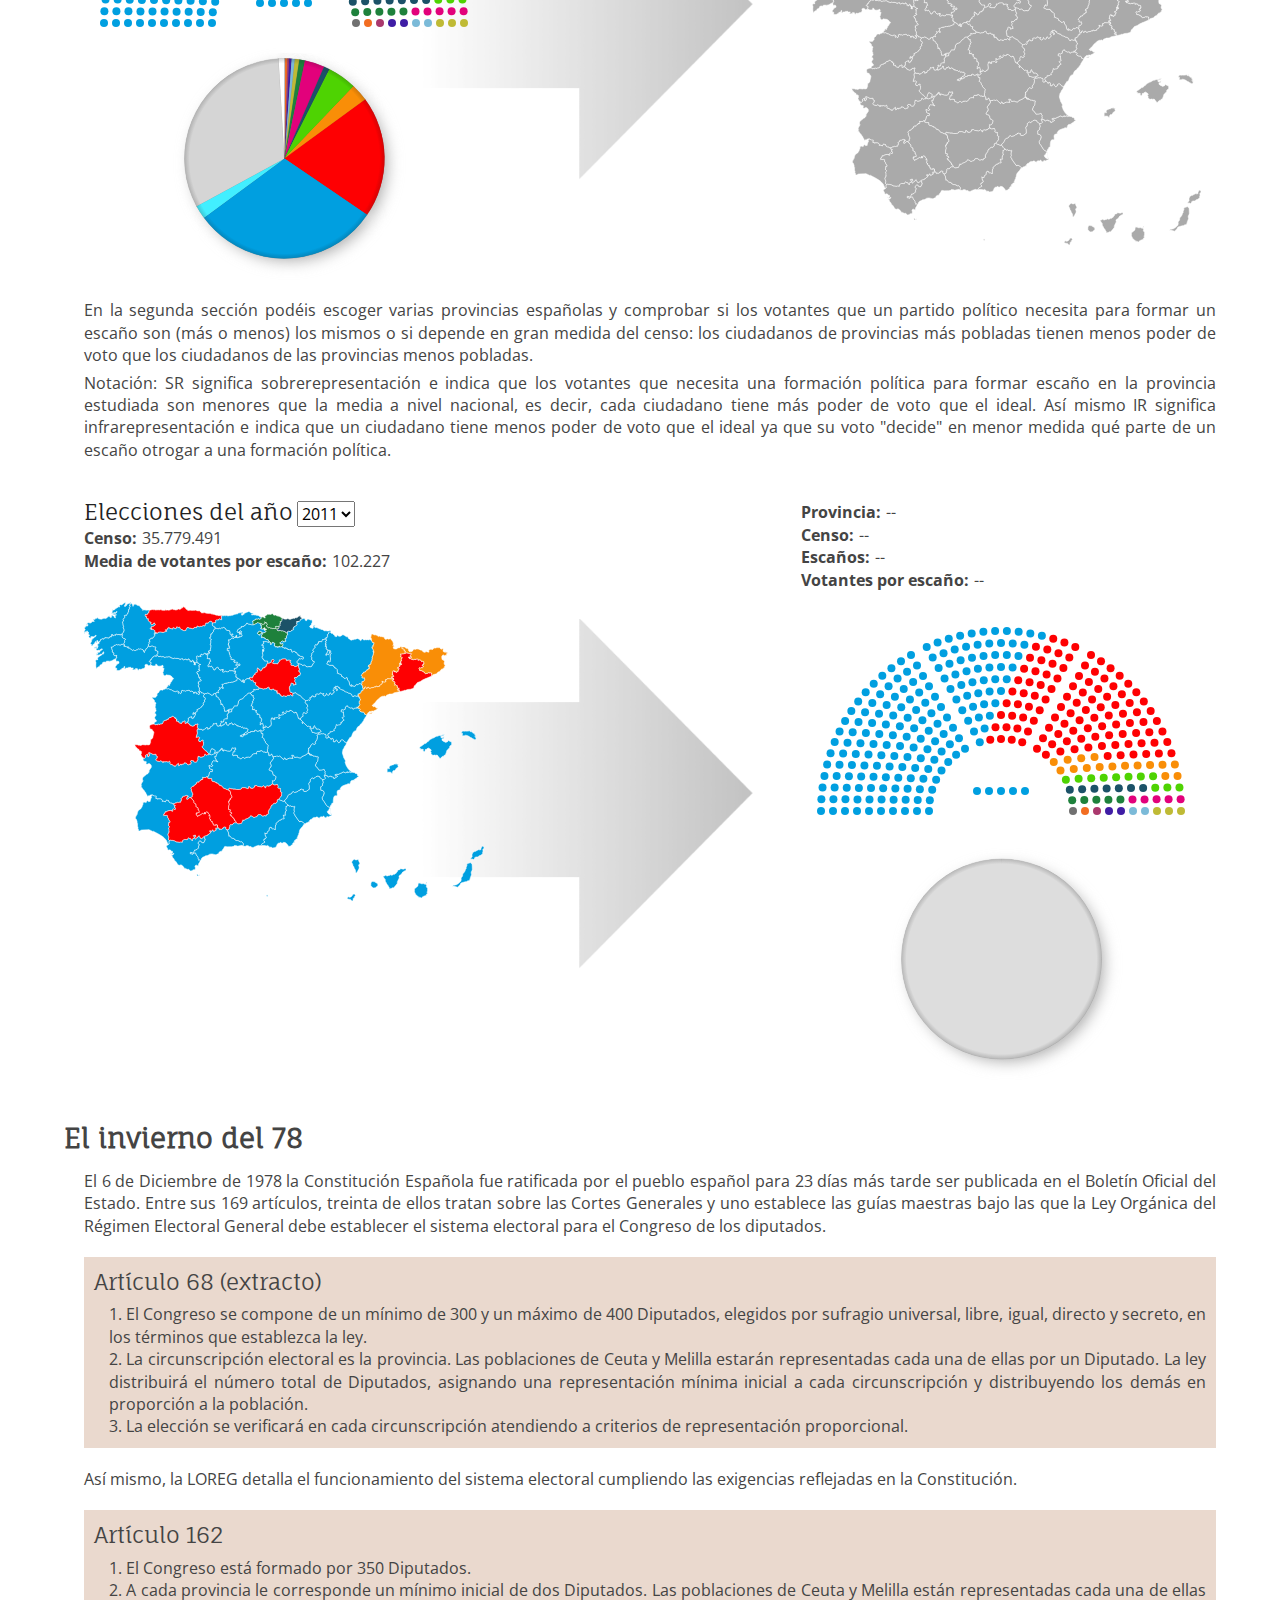
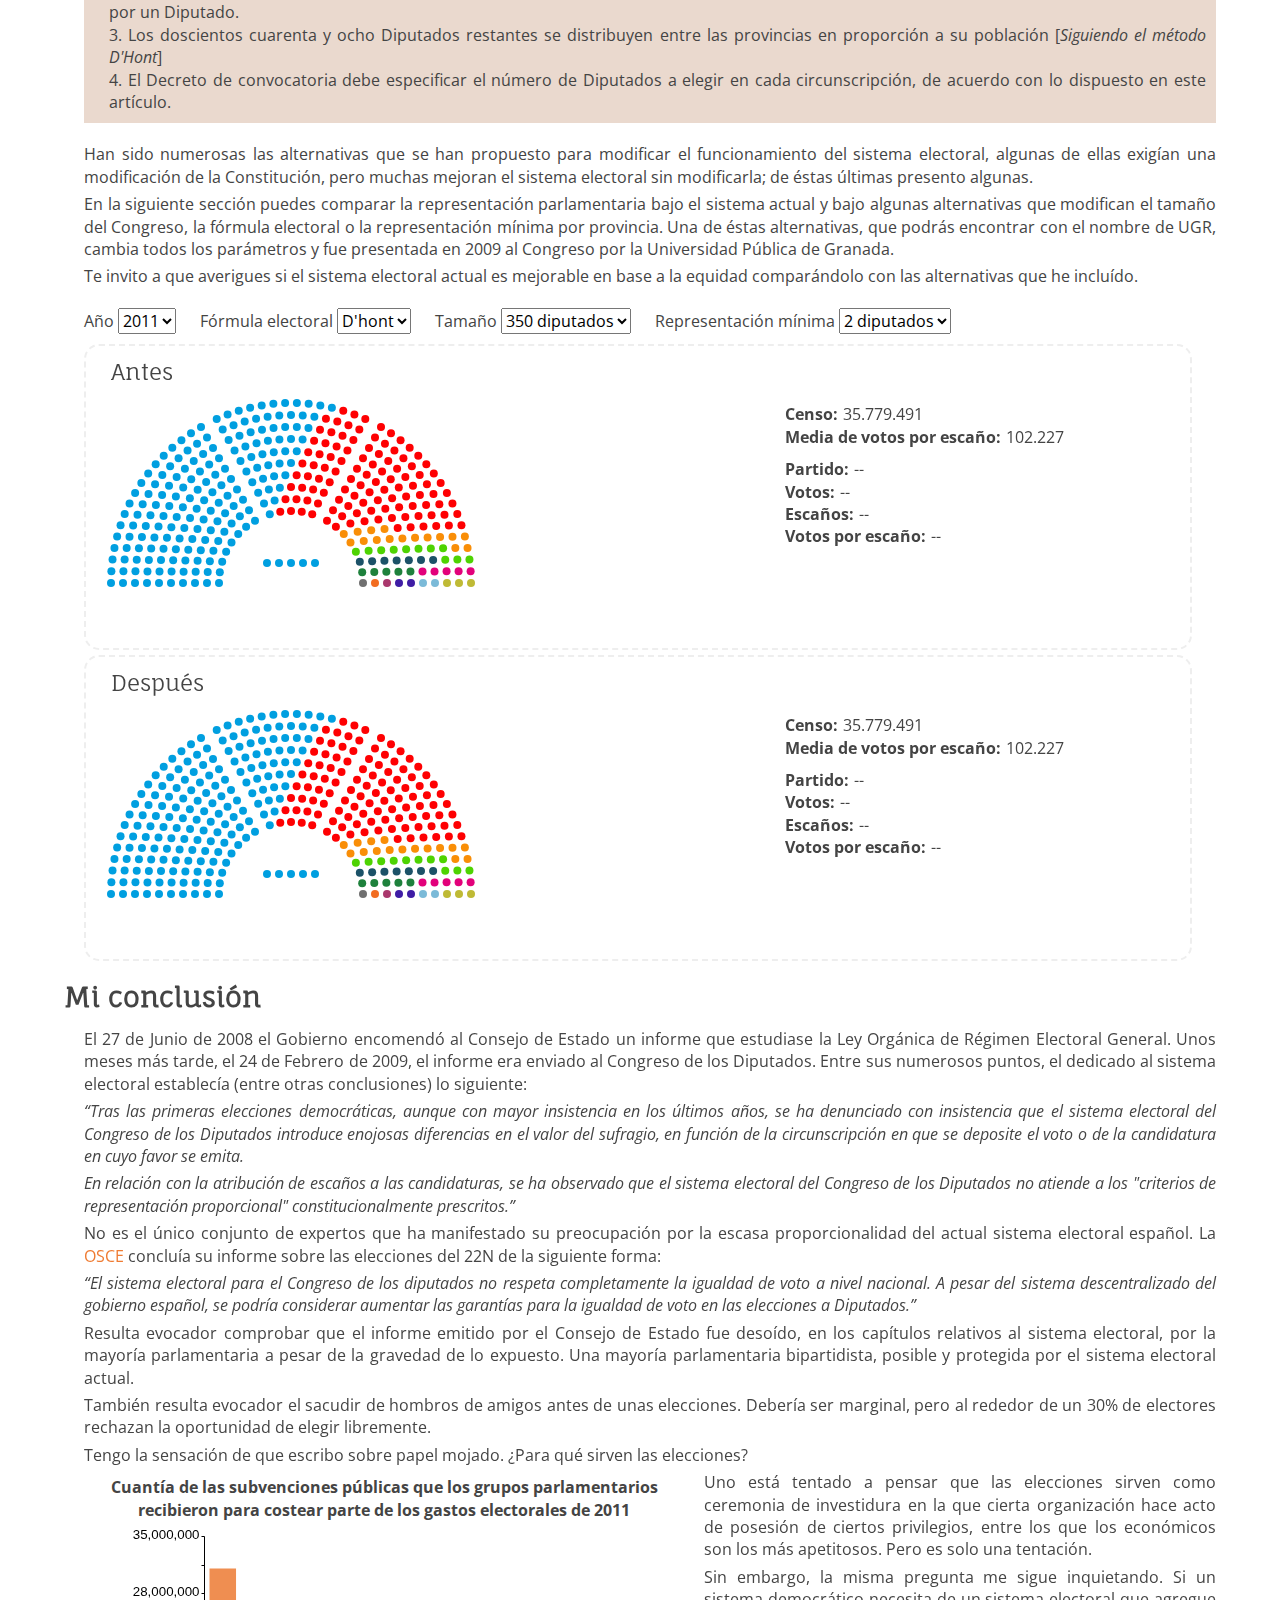
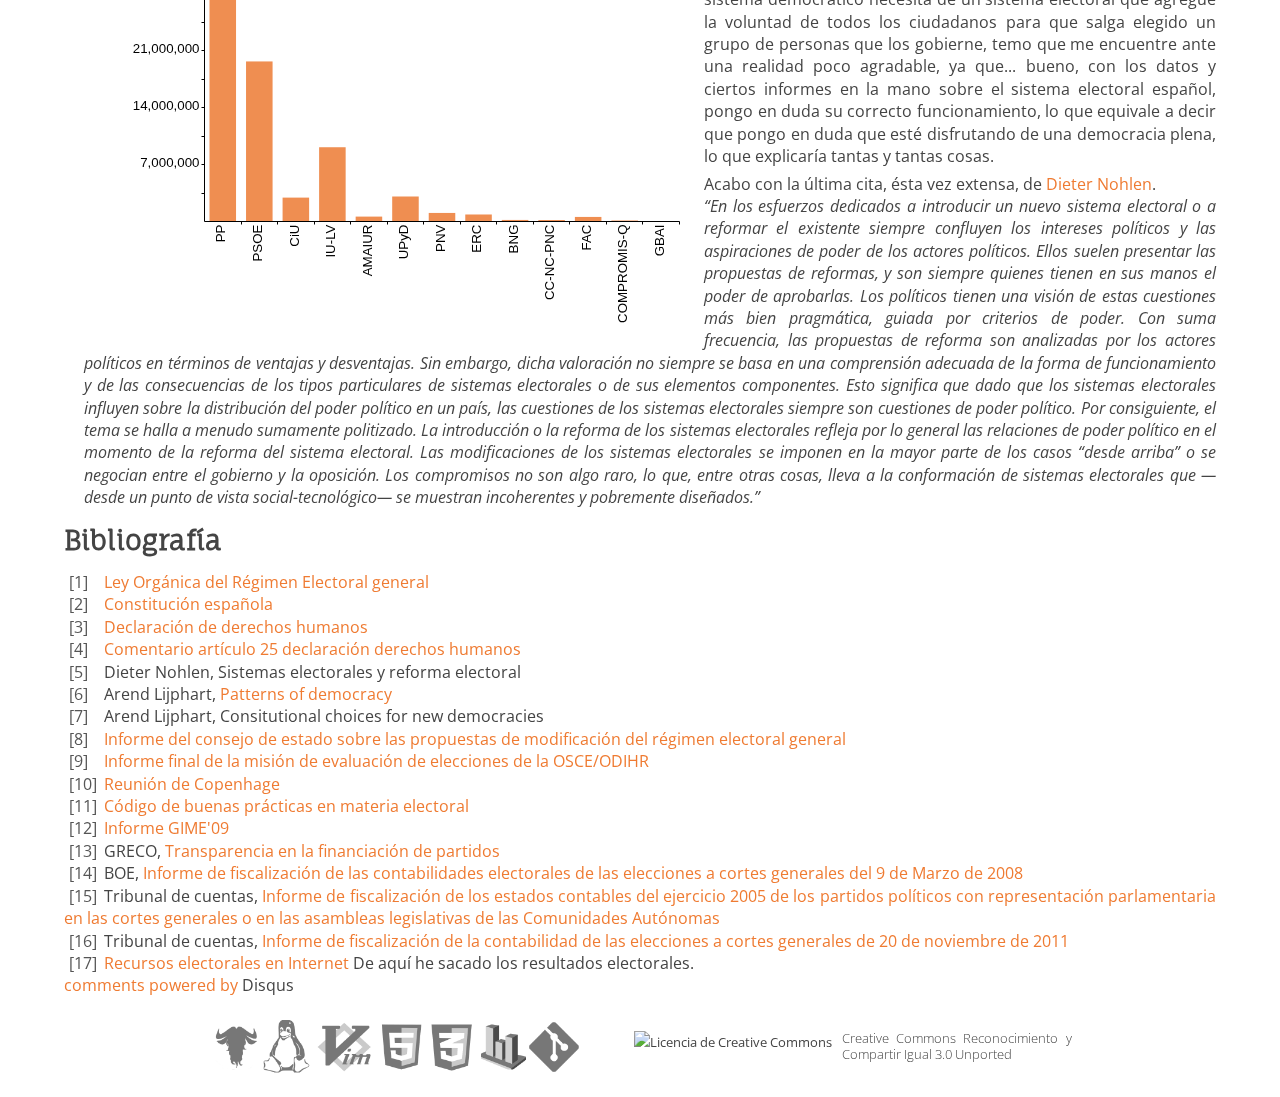
==== commit a6c96adf: "Finished" ====
--- a/index.html
+++ b/index.html
@@ -372,11 +372,21 @@
                 <li id="b22N"><span></span><p style="display: inline">Tribunal de cuentas, </p><a href="http://www.tcu.es/uploads/I967.pdf">Informe de fiscalización de la contabilidad de las elecciones a cortes generales de 20 de noviembre de 2011</a></li>
                 <li id="elecciones"><span></span><a href="http://electionresources.org/">Recursos electorales en Internet</a> De aquí he sacado los resultados electorales.</li>
             </ol>
-
-            <section id="contact">
-                <textarea id="mensaje" rows=10 placeholder="¿Algo que me quieras decir?"></textarea>
-                <button type="submit">Enviar</button>
-            </section>
+            <div id="disqus_thread"></div>
+                <script type="text/javascript">
+                /* * * CONFIGURATION VARIABLES: EDIT BEFORE PASTING INTO YOUR WEBPAGE * * */
+                var disqus_shortname = 'loregnet'; // required: replace example with your forum shortname
+
+                /* * * DON'T EDIT BELOW THIS LINE * * */
+                (function() {
+                     var dsq = document.createElement('script'); 
+                     dsq.type = 'text/javascript'; dsq.async = true;
+                     dsq.src = '//' + disqus_shortname + '.disqus.com/embed.js';
+                     (document.getElementsByTagName('head')[0] || document.getElementsByTagName('body')[0]).appendChild(dsq)
+                 })();
+                </script>
+                <noscript>Please enable JavaScript to view the <a href="http://disqus.com/?ref_noscript">comments powered by Disqus.</a></noscript>
+            <a href="http://disqus.com" class="dsq-brlink">comments powered by <span class="logo-disqus">Disqus</span></a>
             <div class="footer">
                 <img id="powered" src="images/powered.png" />
                 <a rel="license" href="http://creativecommons.org/licenses/by-sa/3.0/deed.es_ES">
--- a/css/base.css
+++ b/css/base.css
@@ -59,33 +59,6 @@
     font-style: italic;
 }
 
-button{
-    display: block;
-    padding: 5px 10px;
-    background: linear-gradient(to bottom, #EEE, #CCC) repeat scroll 0 0 transparent;
-    border: none;
-}
-
-button:hover{
-    background: linear-gradient(to bottom, #EEE, #BBB) repeat scroll 0 0 transparent;
-    box-shadow: 0 0 5px #aaa inset;
-}
-
-button:active{
-    background: #ddd;
-}
-
-textarea{
-    resize: none;
-    background: #eee;
-    border: none;
-    padding: 2px 6px;
-}
-
-textarea:focus{
-    background: #ddd;
-}
-
 a{
     text-decoration: none;
     color: #ef7b32;
@@ -187,6 +160,7 @@
 }
 
 #title{
+    min-height: 400px;
     background: radial-gradient(ellipse at center, hsl(0,0%,29%) 0%,hsl(0,0%,6%) 100%);
     position: relative;
 }
@@ -491,11 +465,6 @@
 .bibliography li :nth-child(2){
     padding-left: 40px;
     margin: 0;
-}
-
-#contact textarea{
-    width: 95%;
-    margin-top: 20px;
 }
 
 div.footer{
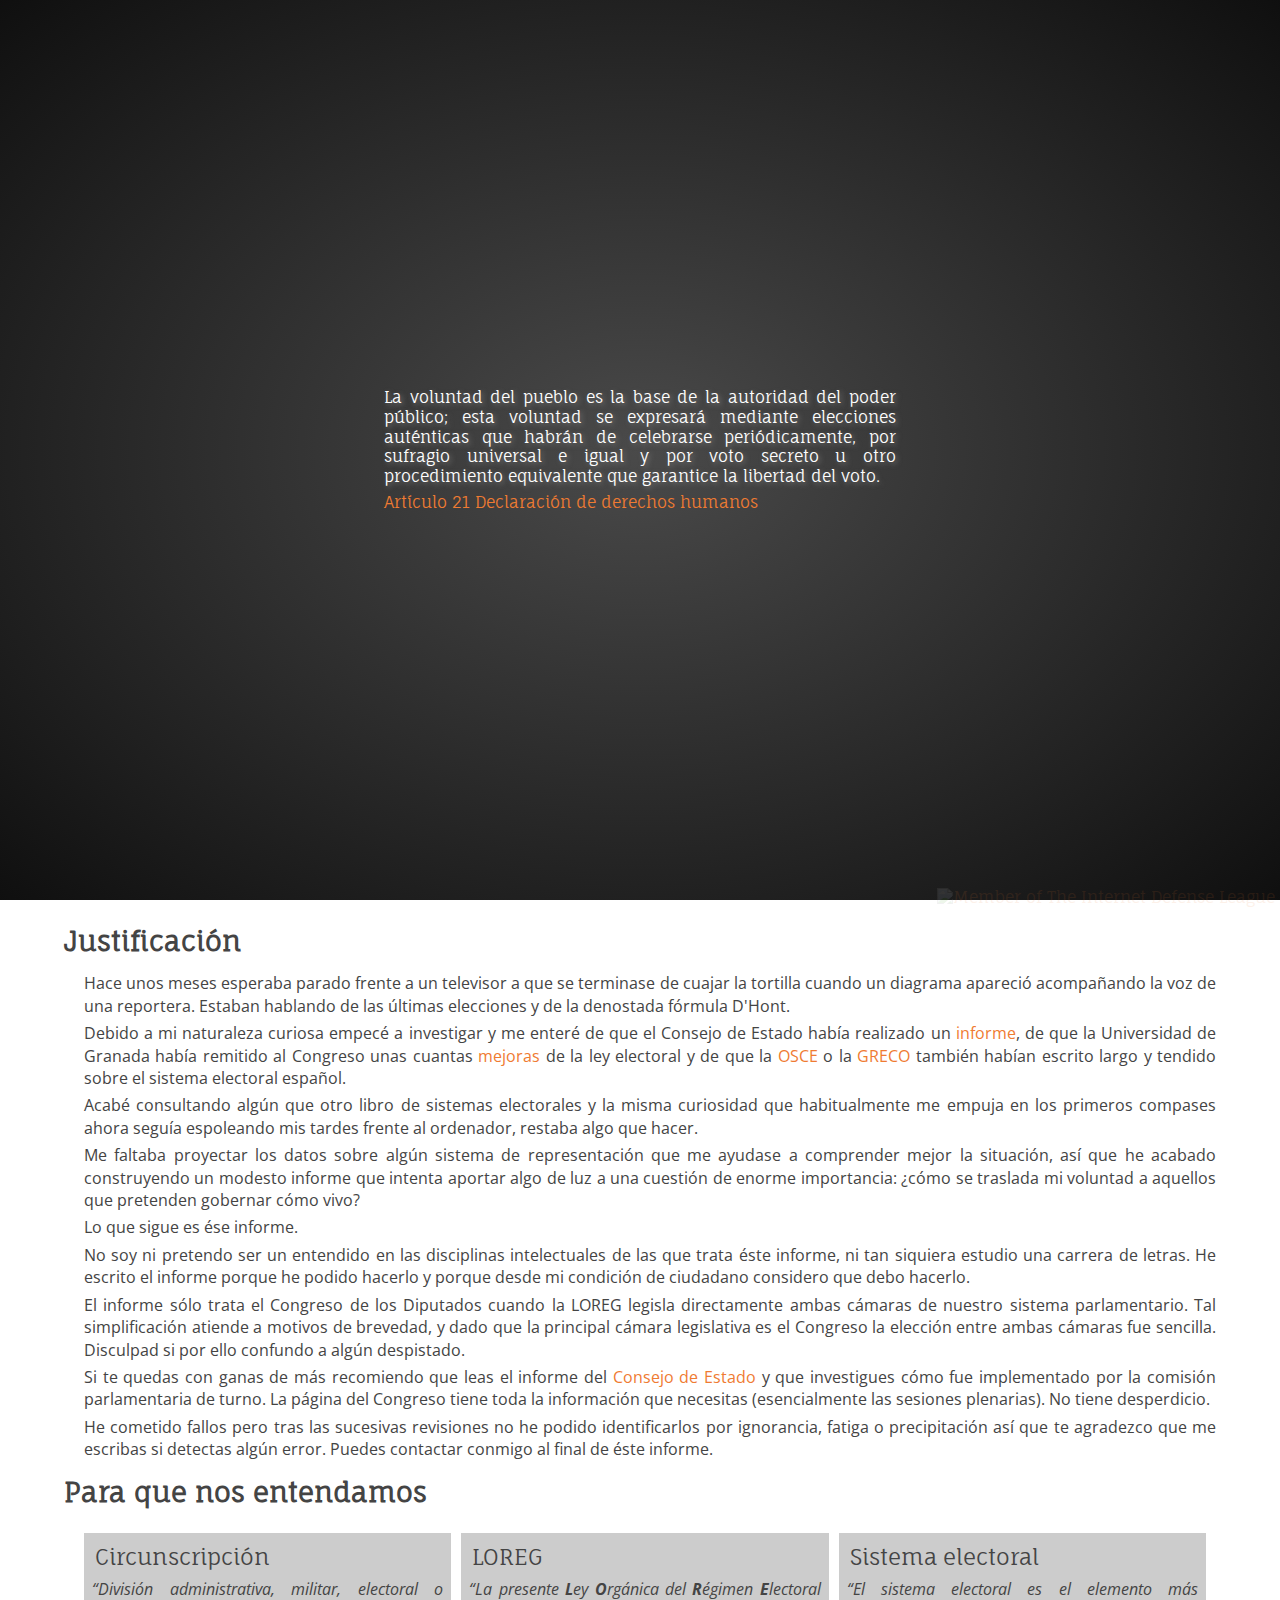
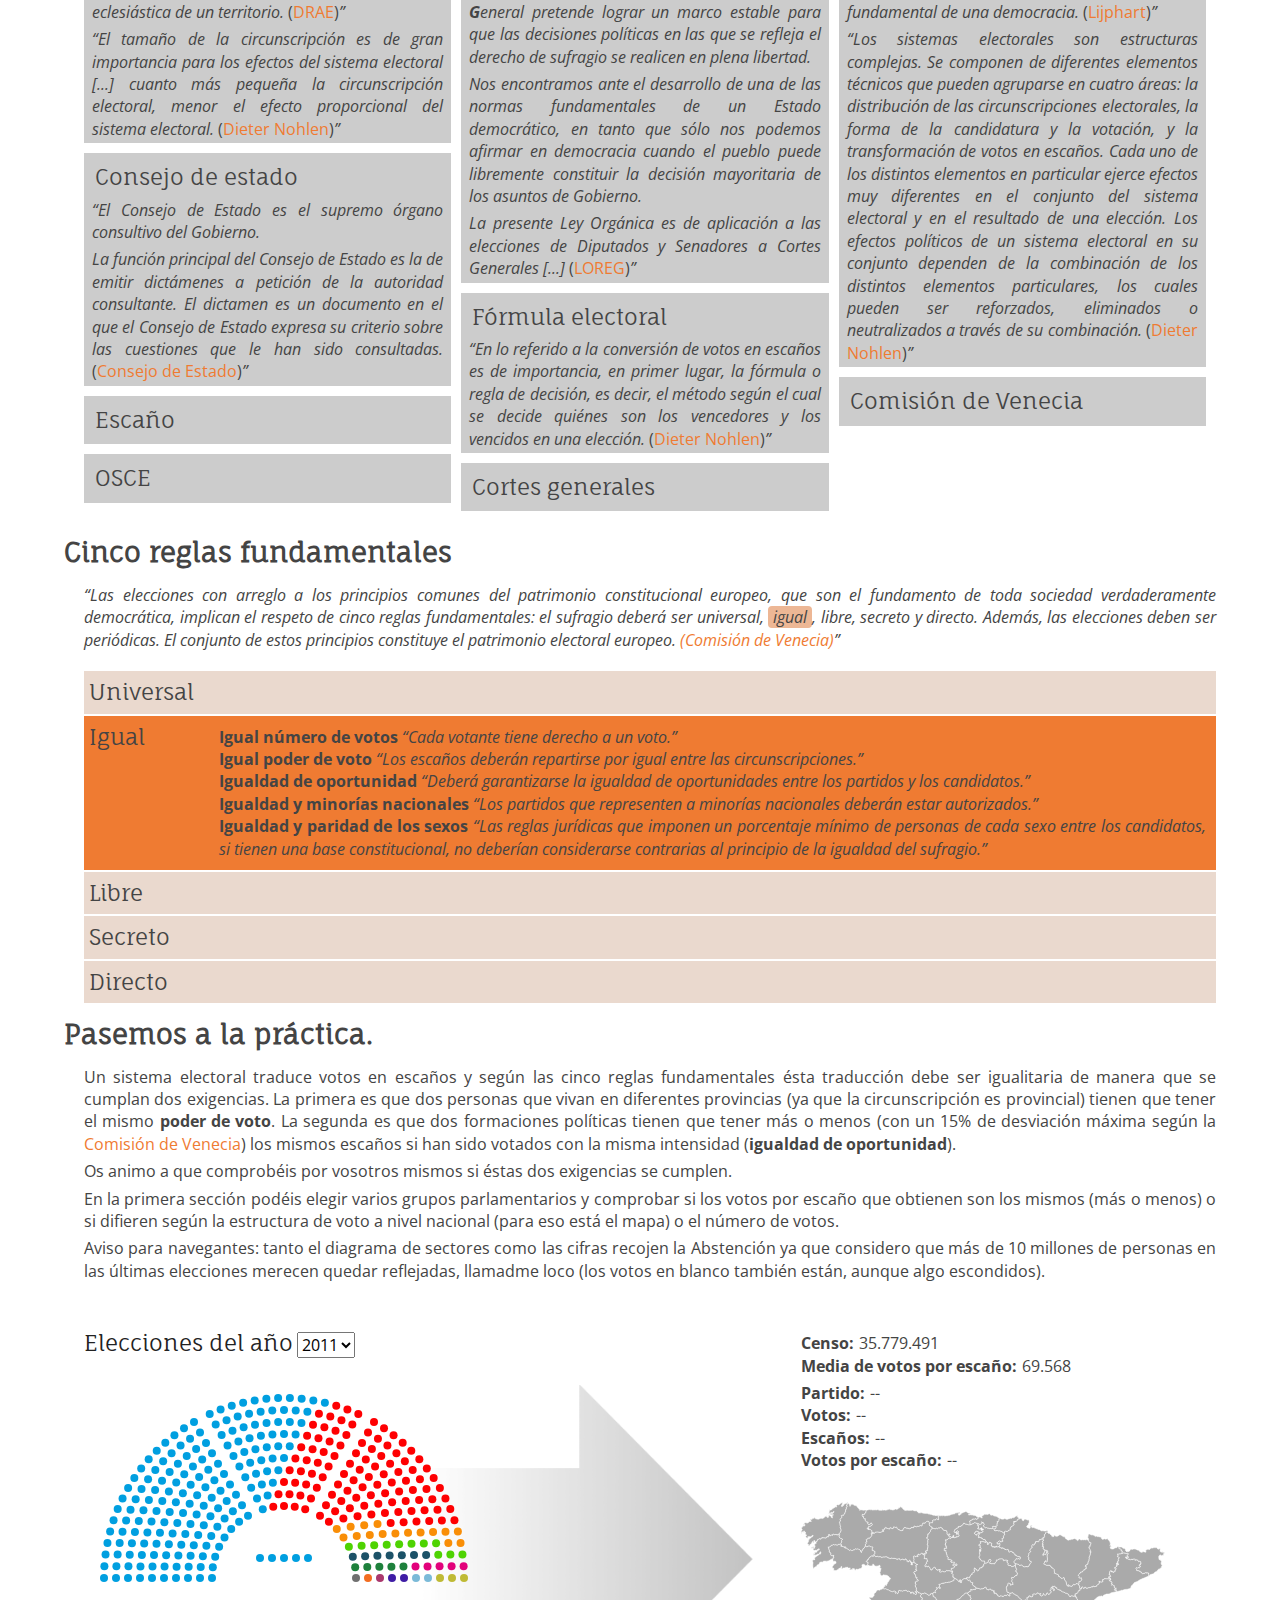
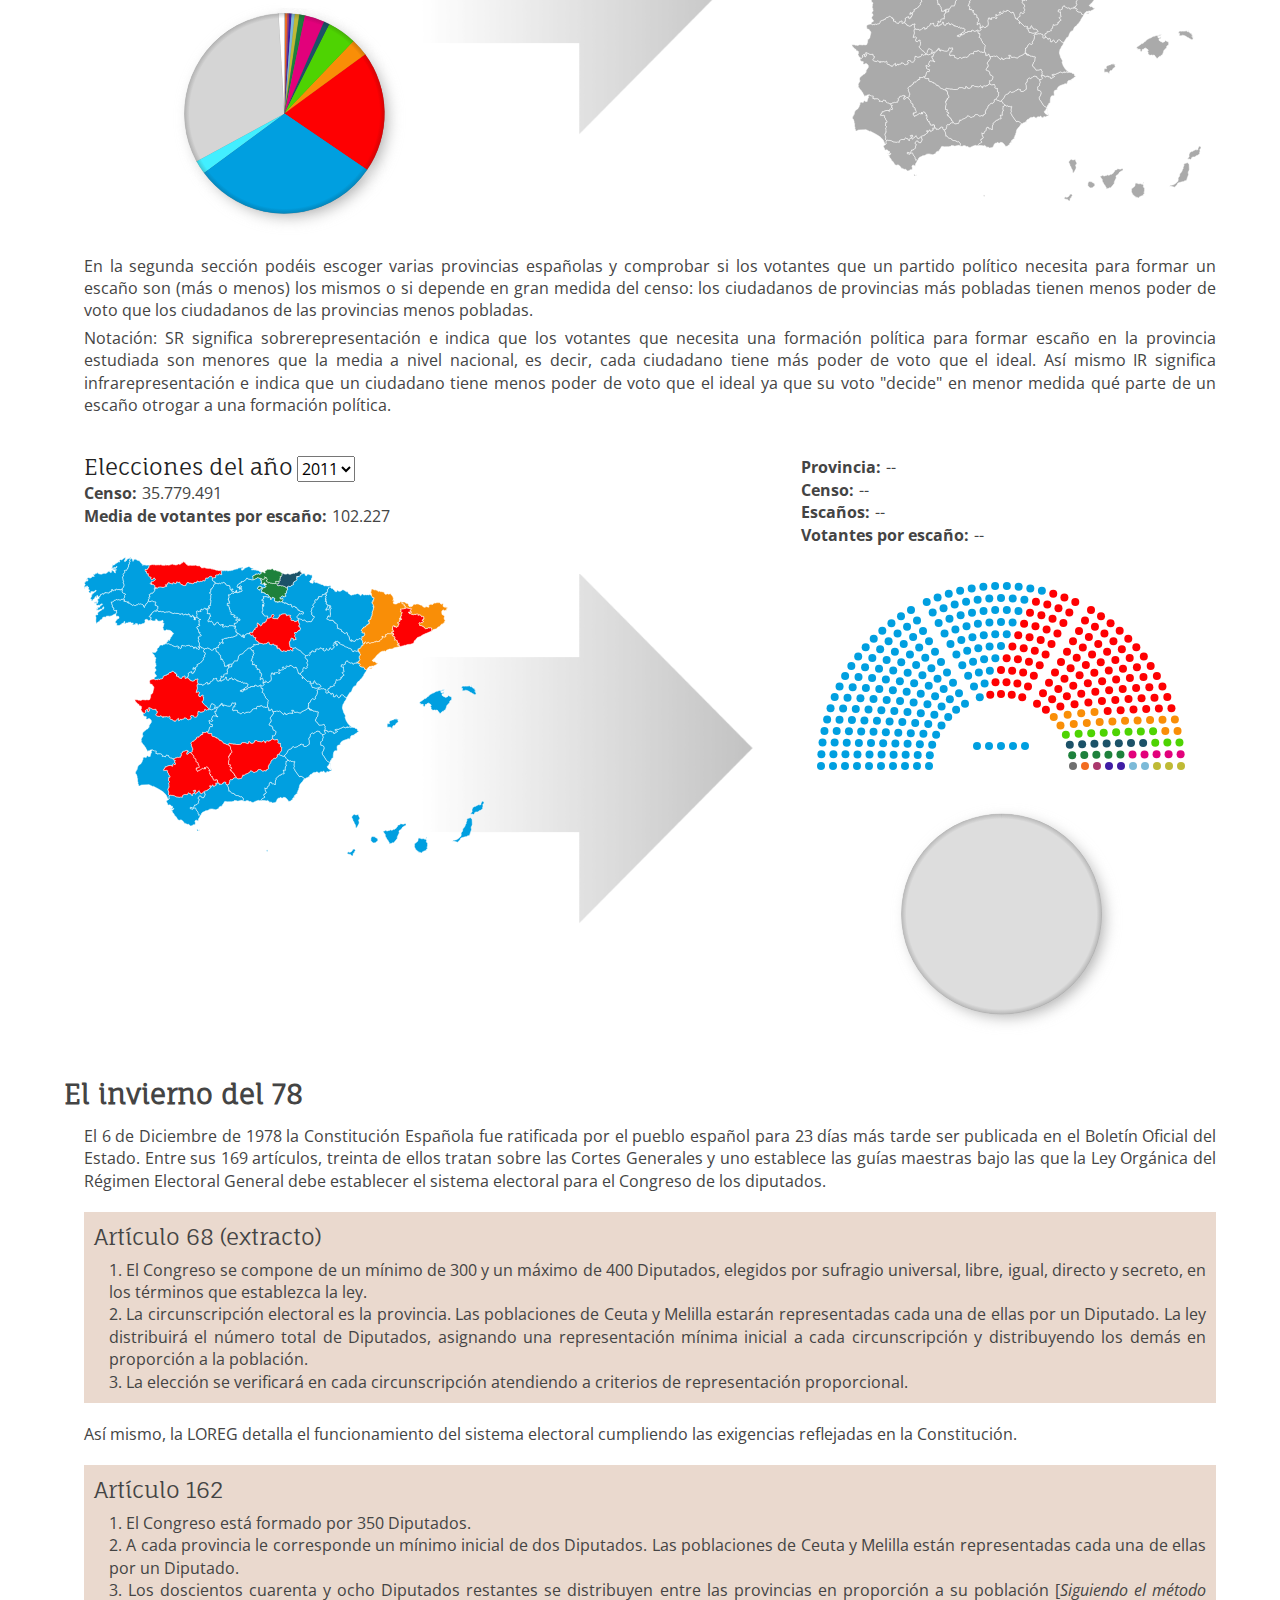
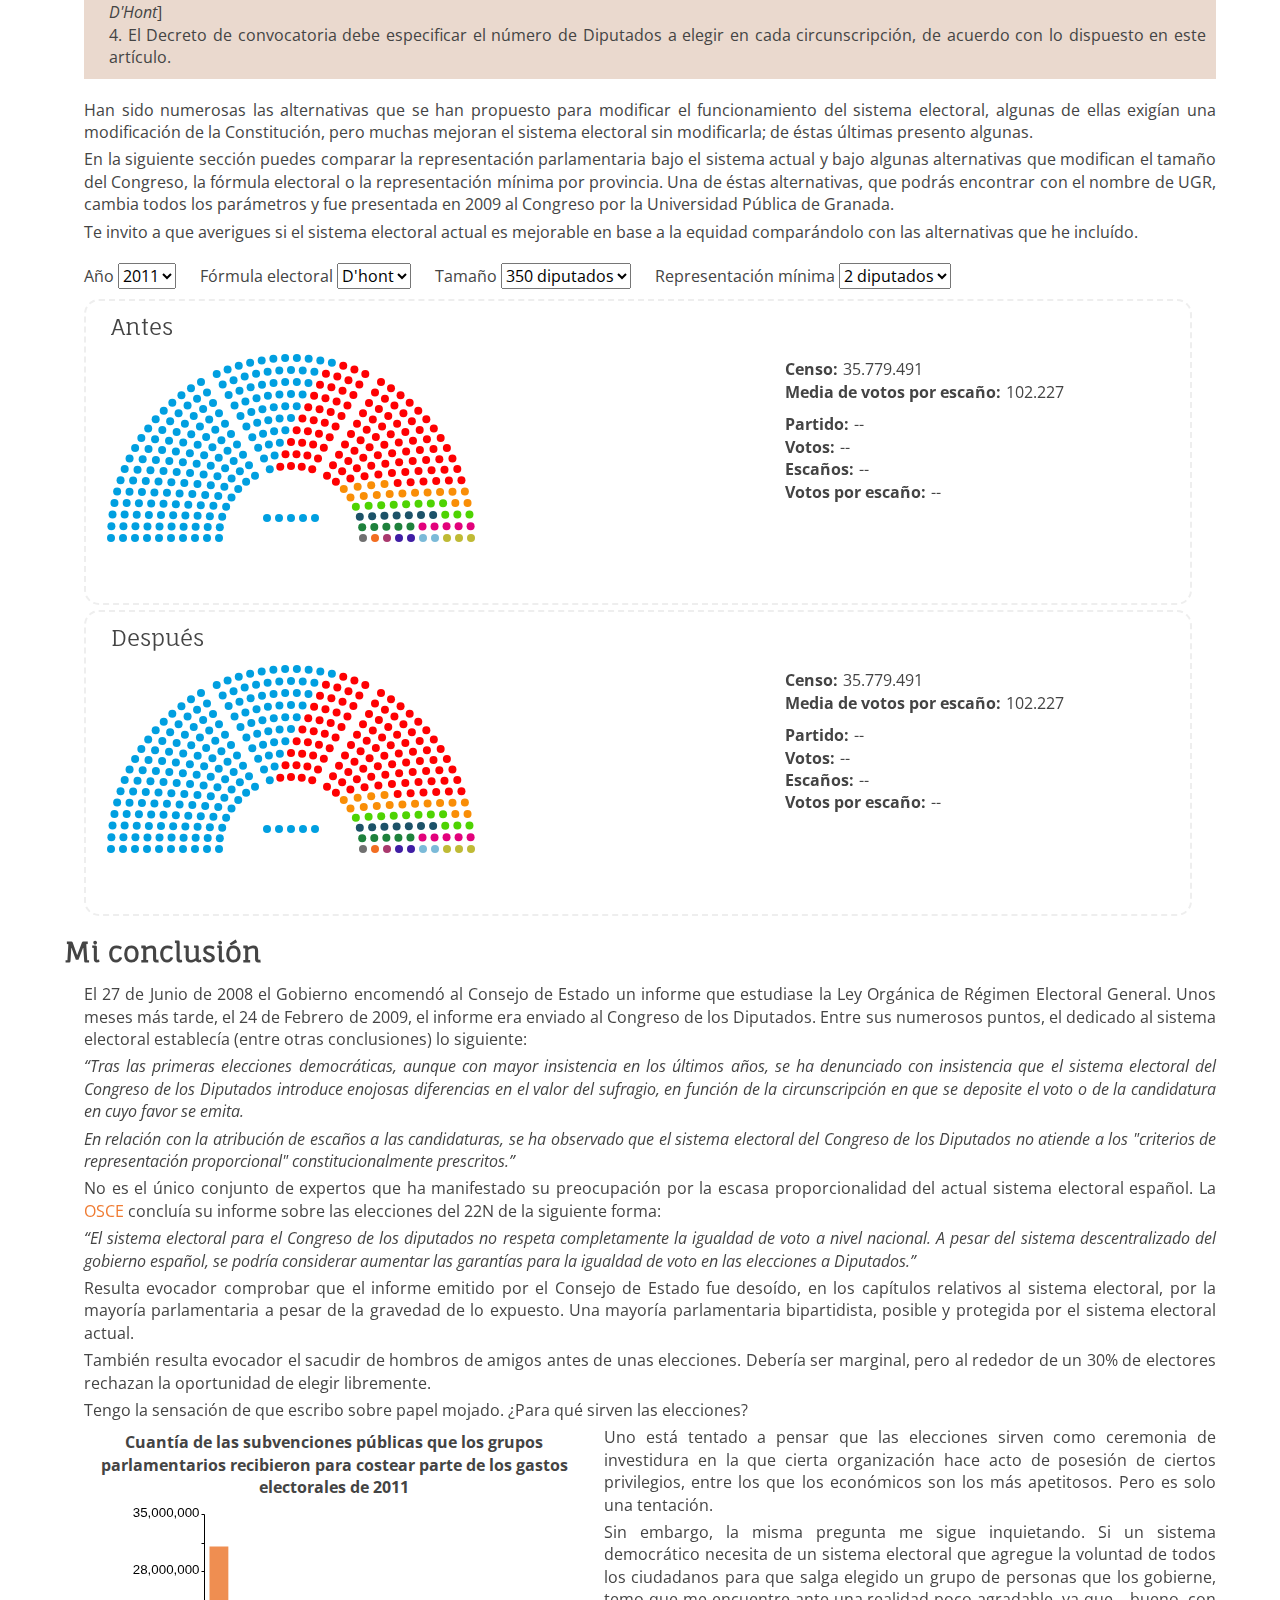
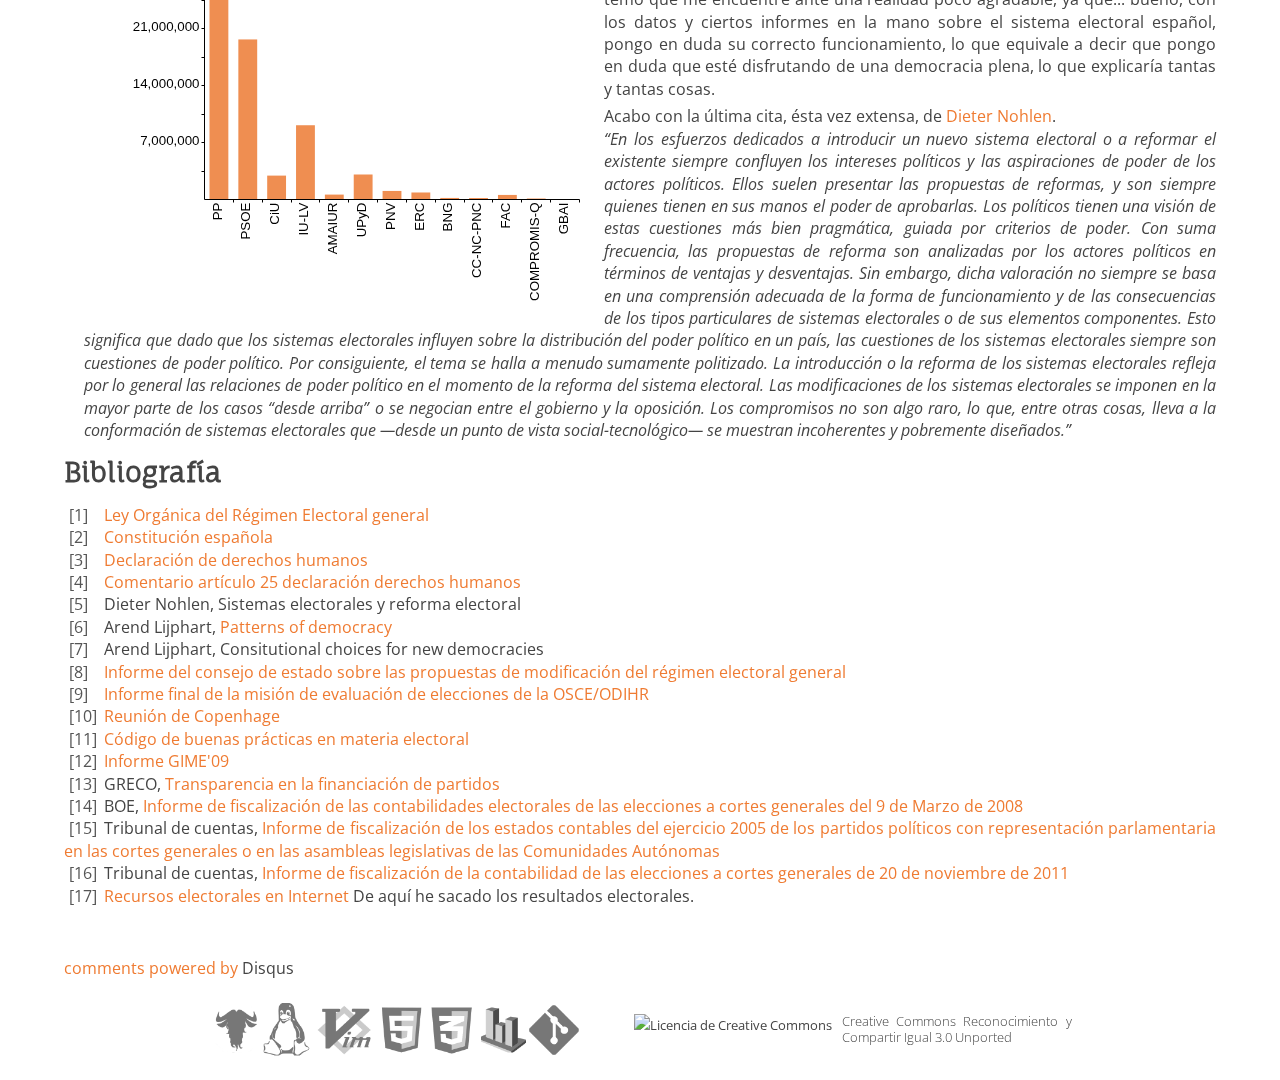
==== commit 9c6f0269: "Responsiveness revised" ====
--- a/index.html
+++ b/index.html
@@ -344,7 +344,7 @@
                 <p>Tengo la sensación de que escribo sobre papel mojado. ¿Para qué sirven las elecciones?</p>
                 <div class="subsidy">
                     <h6>Cuantía de las subvenciones públicas que los grupos parlamentarios recibieron para costear parte de los gastos electorales de 2011</h6>
-                    <canvas id="subsidy" width=600 height=415></canvas>
+                    <canvas id="subsidy" width=500 height=415></canvas>
                 </div>
                 <p>Uno está tentado a pensar que las elecciones sirven como ceremonia de investidura en la que cierta organización hace acto de posesión de ciertos privilegios, entre los que los económicos son los más apetitosos. Pero es solo una tentación.</p>
                 <p>Sin embargo, la misma pregunta me sigue inquietando. Si un sistema democrático necesita de un sistema electoral que agregue la voluntad de todos los ciudadanos para que salga elegido un grupo de personas que los gobierne, temo que me encuentre ante una realidad poco agradable, ya que... bueno, con los datos y ciertos informes en la mano sobre el sistema electoral español, pongo en duda su correcto funcionamiento, lo que equivale a decir que pongo en duda que esté disfrutando de una democracia plena, lo que explicaría tantas y tantas cosas.</p>
--- a/css/base.css
+++ b/css/base.css
@@ -112,8 +112,17 @@
     position: static;
 }
 
+.left, .right{
+    display: flex;
+    flex-direction: column;
+}
+
+.left canvas, .right canvas{
+    margin: auto;
+}
+
 .text{
-    margin: 10px 0;
+    margin: 10px auto;
 }
 
 .title{
@@ -171,13 +180,13 @@
 }
 
 #title > div > div{
-    width: 40%;
+    width: 80%;
     margin: auto auto;
 }
 
 #title *{
     font-family: 'Fauna One';
-    font-size: 15px;
+    font-size: 1em;
     line-height: 1.23em;
 }
 
@@ -286,7 +295,7 @@
 
 #definitions .column{
     width: 100%;
-    margin: 0 40px 0 0;
+    margin: 0 10px 0 0;
 }
 
 #definitions .definition{
@@ -427,9 +436,8 @@
 }
 
 .subsidy{
-    width: 600px;
-    float: left;
     margin: 10px 20px 0 0;
+    width: 100%;
 }
 
 .subsidy h6{
@@ -465,6 +473,10 @@
 .bibliography li :nth-child(2){
     padding-left: 40px;
     margin: 0;
+}
+
+#disqus_thread{
+    margin-top: 50px;
 }
 
 div.footer{
@@ -549,6 +561,11 @@
         font-size: 1.1em;
     }
 
+    .subsidy{
+        float: left;
+        width: 500px;
+    }
+
     div.footer{
         flex-direction: row;
         -webkit-flex-direction: row;
@@ -560,16 +577,22 @@
 }
 
 @media all and (min-width: 880px){
+    #title > div > div{
+        width: 60%;
+    }
+
     #developmentNation, #developmentProvinces{
         background: url("../images/arrow.png") 70% 60% no-repeat;
         background-size: auto 250px;
     }
 
     .left{
+        display: inline;
         float: left;
     }
 
     .right{
+        display: inline;
         float: right;
     }
 
@@ -625,10 +648,9 @@
        width: 90%
     }
 
-    #contact{
-        width: 780px;
-        margin: 0 auto;
-    } 
+    #title > div > div{
+        width: 40%;
+    }
 
     #developmentNation, #developmentProvinces{
         background: url("../images/arrow.png") 60% 50% no-repeat;
